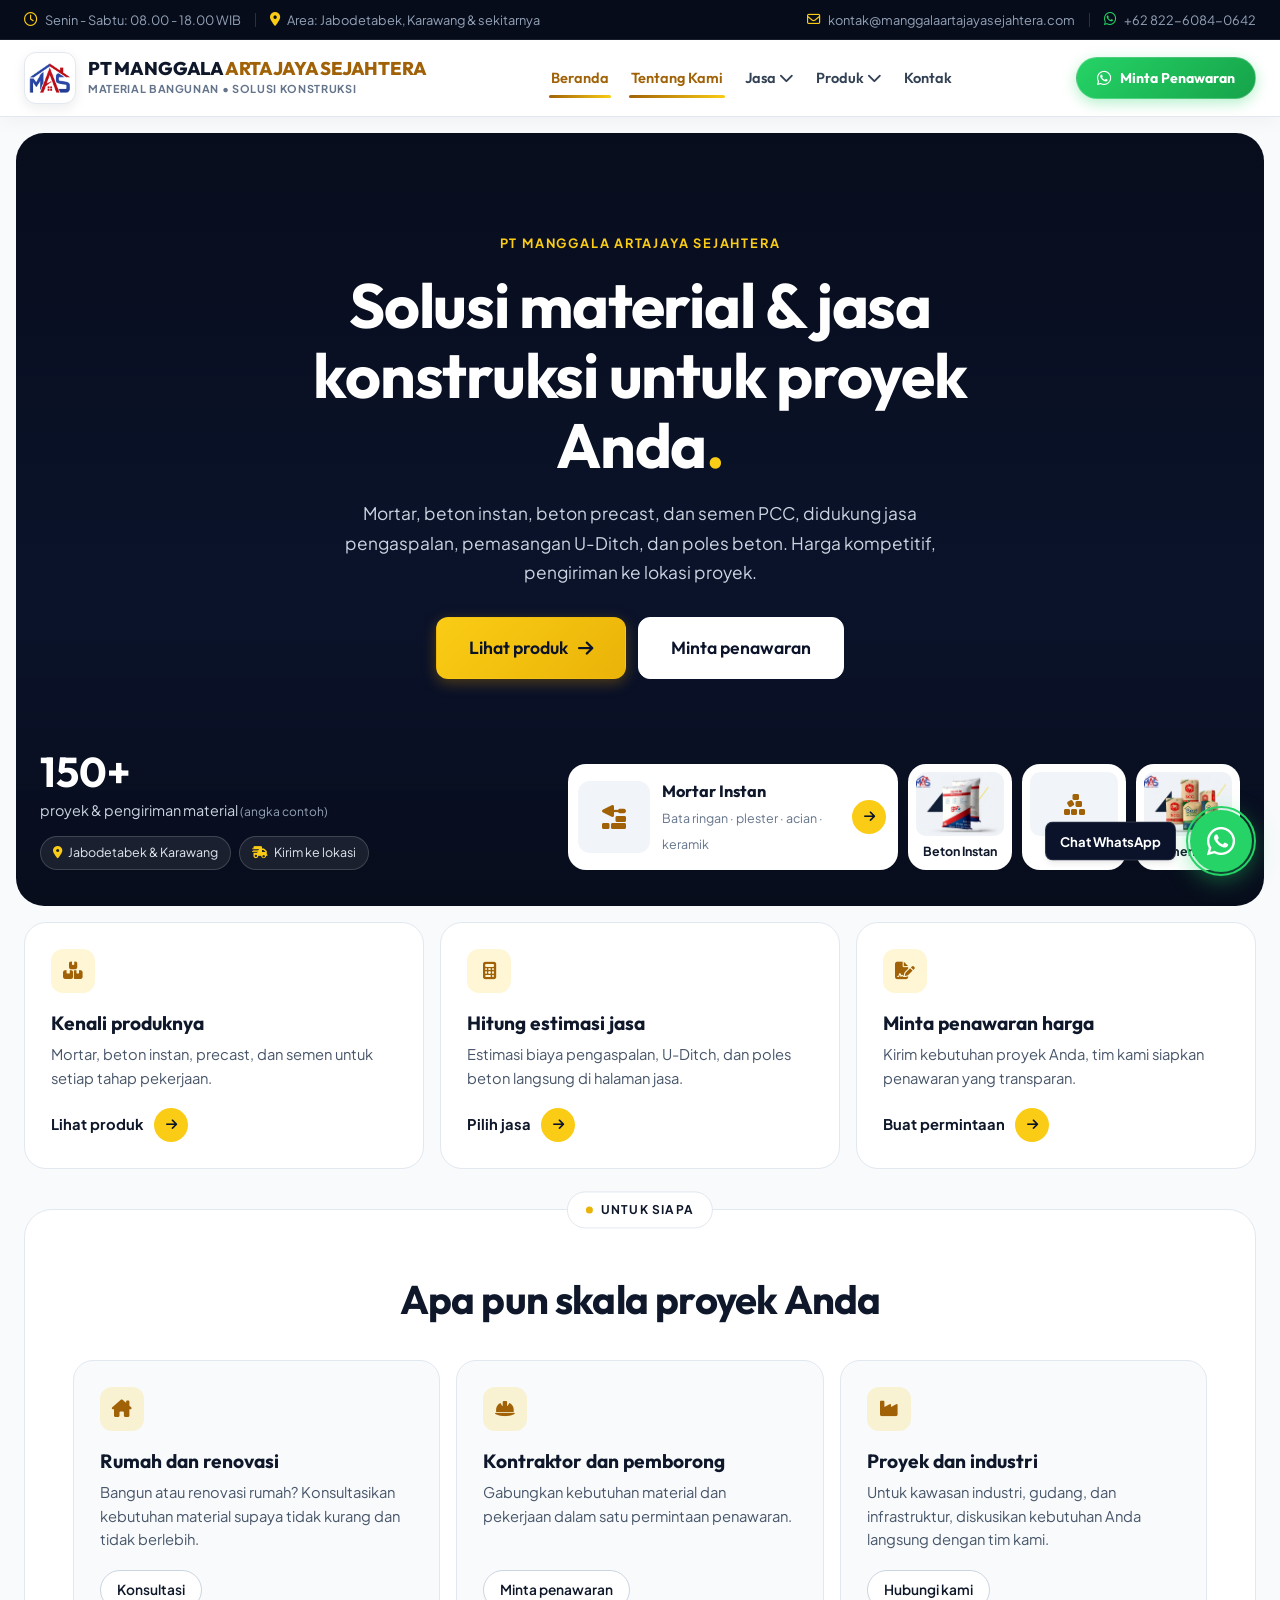
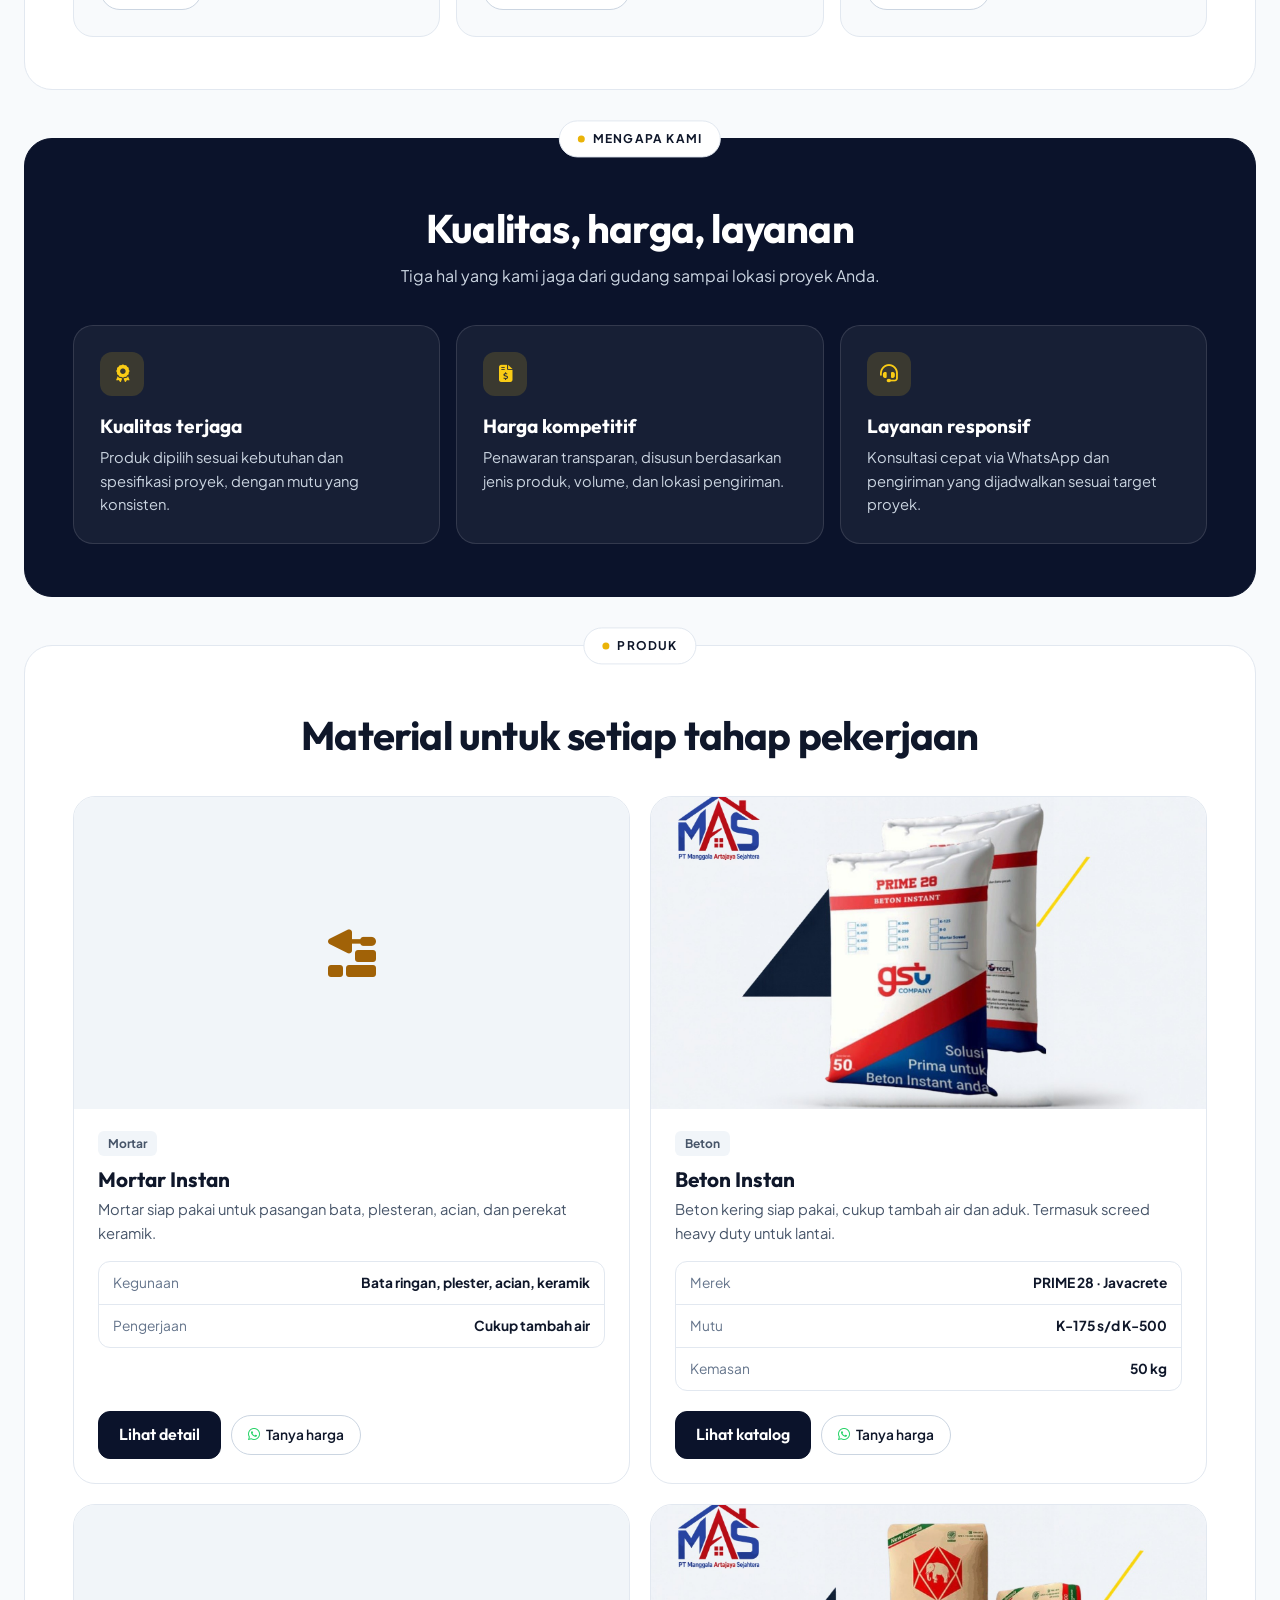
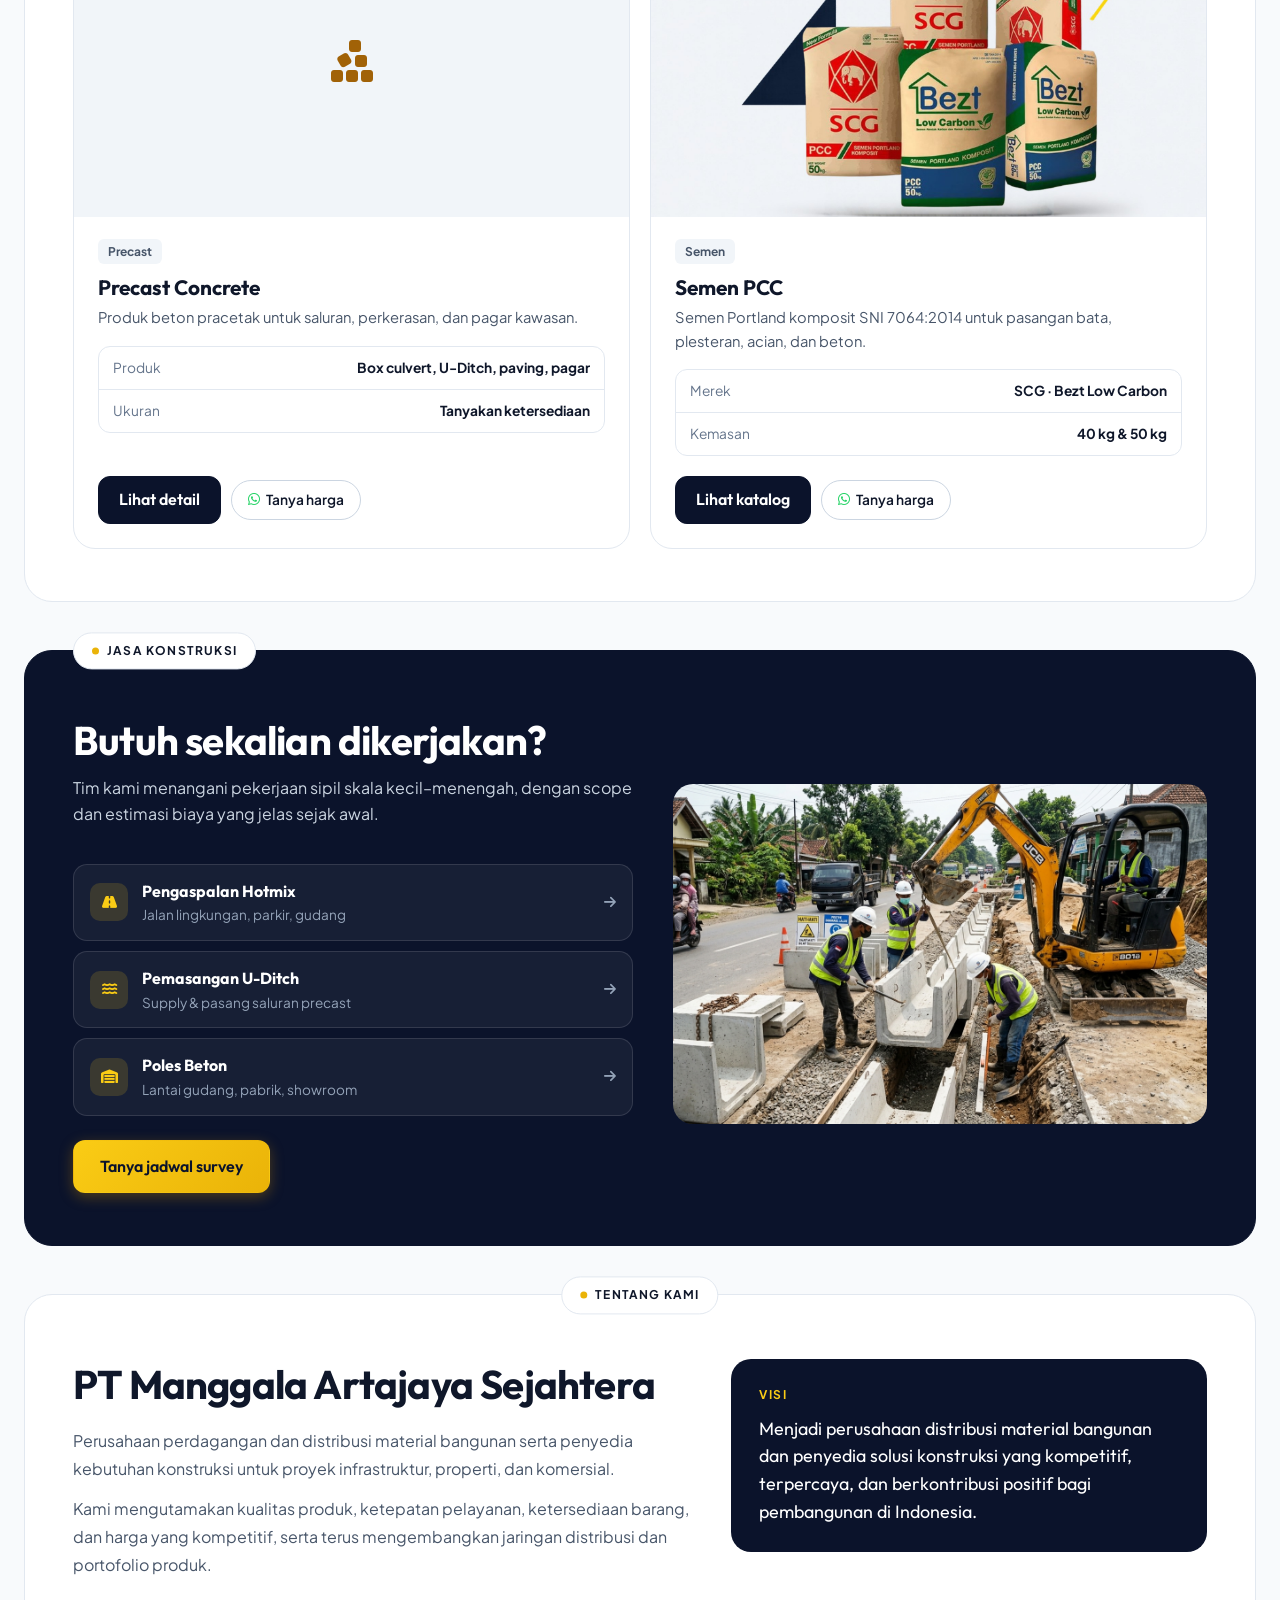
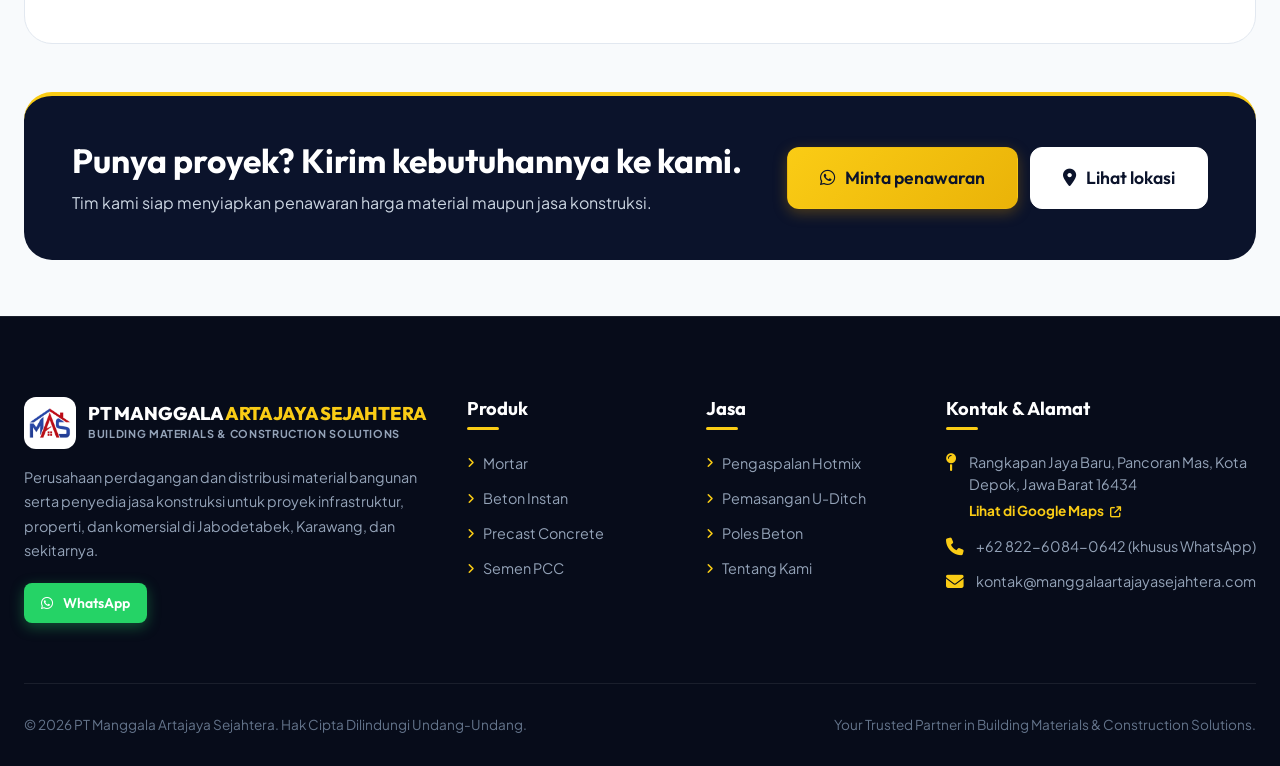
==== index.html @ 47467705 "Add semen PCC catalog: SCG and Bezt Low Carbon - Semen PCC page now lists SCG PCC (50 kg) and Bezt L" ====
<!DOCTYPE html>
<html lang="id">
<head>
  <meta charset="UTF-8">
  <meta name="viewport" content="width=device-width, initial-scale=1.0">
  
  <!-- SEO Primary Meta Tags -->
  <title>Distributor Material Bangunan & Solusi Konstruksi | PT Manggala Artajaya Sejahtera</title>
  <meta name="title" content="Distributor Material Bangunan & Solusi Konstruksi | PT Manggala Artajaya Sejahtera">
  <meta name="description" content="PT Manggala Artajaya Sejahtera: distributor material bangunan (mortar, beton instan, beton precast, semen PCC) dan jasa konstruksi (pengaspalan hotmix, pemasangan U-Ditch, poles beton) di Jabodetabek, Karawang & sekitarnya.">
  <meta name="keywords" content="distributor material bangunan, supplier semen pcc, mortar instan, beton instan, u ditch precast, box culvert, paving block, pagar beton precast, jasa pasang u ditch, kontraktor aspal hotmix, poles beton lantai gudang">
  <meta name="robots" content="index, follow">
  <link rel="canonical" href="https://manggalaartajayasejahtera.com/">
  
  <!-- Open Graph / Facebook -->
  <meta property="og:type" content="website">
  <meta property="og:url" content="https://manggalaartajayasejahtera.com/">
  <meta property="og:title" content="PT Manggala Artajaya Sejahtera — Distributor Material Bangunan & Solusi Konstruksi">
  <meta property="og:description" content="Dua unit bisnis: produk material (mortar, beton instan, beton precast, semen PCC) dan jasa konstruksi (pengaspalan, U-Ditch, poles beton).">
  <meta property="og:image" content="https://manggalaartajayasejahtera.com/assets/images/pengaspalan-roller.jpg">

  <!-- Favicon & App Icons: logo PT Manggala Artajaya Sejahtera -->
  <link rel="icon" href="assets/brand/favicon.ico" sizes="any">
  <link rel="icon" type="image/png" sizes="32x32" href="assets/brand/favicon-32x32.png">
  <link rel="icon" type="image/png" sizes="16x16" href="assets/brand/favicon-16x16.png">
  <link rel="apple-touch-icon" sizes="180x180" href="assets/brand/apple-touch-icon.png">
  <link rel="manifest" href="site.webmanifest">
  <meta name="theme-color" content="#ffffff">

  <!-- Google Fonts: Outfit & Plus Jakarta Sans -->
  <link rel="preconnect" href="https://fonts.googleapis.com">
  <link rel="preconnect" href="https://fonts.gstatic.com" crossorigin>
  <link href="https://fonts.googleapis.com/css2?family=Outfit:wght@400;500;600;700;800;900&family=Plus+Jakarta+Sans:wght@400;500;600;700&display=swap" rel="stylesheet">

  <!-- Font Awesome 6 -->
  <link rel="stylesheet" href="https://cdnjs.cloudflare.com/ajax/libs/font-awesome/6.4.0/css/all.min.css">

  <!-- Custom CSS -->
  <link rel="stylesheet" href="css/style.css">

  <!-- Schema.org Markup for General Contractor / Local Business -->
  <script type="application/ld+json">
  {
    "@context": "https://schema.org",
    "@type": "GeneralContractor",
    "name": "PT Manggala Artajaya Sejahtera",
    "alternateName": "MAS",
    "slogan": "Your Trusted Partner in Building Materials & Construction Solutions",
    "description": "Perusahaan perdagangan dan distribusi material bangunan serta penyedia solusi konstruksi: semen PCC, mortar & beton instan, beton precast, material konstruksi umum, serta jasa pengaspalan, pemasangan U-Ditch, dan poles beton.",
    "url": "https://manggalaartajayasejahtera.com/",
    "image": "https://manggalaartajayasejahtera.com/assets/images/pengaspalan-roller.jpg",
    "logo": "https://manggalaartajayasejahtera.com/assets/brand/logo-mas.png",
    "telephone": "+6282260840642",
    "hasMap": "https://share.google/iWx0ncyiR9gulRPdI",
    "email": "kontak@manggalaartajayasejahtera.com",
    "address": {
      "@type": "PostalAddress",
      "streetAddress": "Jl. Vila Gading Emas No.17 Blok B2, Rangkapan Jaya Baru",
      "addressLocality": "Pancoran Mas, Kota Depok",
      "addressRegion": "Jawa Barat",
      "postalCode": "16434",
      "addressCountry": "ID"
    },
    "openingHoursSpecification": {
      "@type": "OpeningHoursSpecification",
      "dayOfWeek": [
        "Monday",
        "Tuesday",
        "Wednesday",
        "Thursday",
        "Friday",
        "Saturday"
      ],
      "opens": "08:00",
      "closes": "18:00"
    },
    "hasOfferCatalog": {
      "@type": "OfferCatalog",
      "name": "Produk Material & Jasa Konstruksi",
      "itemListElement": [
        { "@type": "Offer", "itemOffered": { "@type": "Product", "name": "Mortar Instan", "url": "https://manggalaartajayasejahtera.com/produk/mortar/" } },
        { "@type": "Offer", "itemOffered": { "@type": "Product", "name": "Beton Instan", "url": "https://manggalaartajayasejahtera.com/produk/beton-instan/" } },
        { "@type": "Offer", "itemOffered": { "@type": "Product", "name": "Precast Concrete (Box Culvert, U-Ditch, Paving Block, Pagar Beton)", "url": "https://manggalaartajayasejahtera.com/produk/precast/" } },
        { "@type": "Offer", "itemOffered": { "@type": "Product", "name": "Semen PCC", "url": "https://manggalaartajayasejahtera.com/produk/semen-pcc/" } },
        { "@type": "Offer", "itemOffered": { "@type": "Service", "name": "Jasa Pengaspalan Hotmix", "url": "https://manggalaartajayasejahtera.com/pengaspalan/" } },
        { "@type": "Offer", "itemOffered": { "@type": "Service", "name": "Jasa Pemasangan U-Ditch", "url": "https://manggalaartajayasejahtera.com/uditch/" } },
        { "@type": "Offer", "itemOffered": { "@type": "Service", "name": "Jasa Poles Beton", "url": "https://manggalaartajayasejahtera.com/poles-beton/" } }
      ]
    },
    "priceRange": "$$"
  }
  </script>
</head>
<body>

  <!-- ==========================================================================
       TOP INFO BAR - ULTRA CLEAN & SLEEK
       ========================================================================== -->
  <aside class="top-bar">
    <div class="container">
      <div class="top-bar-inner">
        <div class="top-bar-left">
          <span class="top-bar-item">
            <i class="fa-regular fa-clock"></i>
            <span>Senin - Sabtu: 08.00 - 18.00 WIB</span>
          </span>
          <span class="top-bar-divider hide-md"></span>
          <span class="top-bar-item hide-md">
            <i class="fa-solid fa-location-dot"></i>
            <span>Area: Jabodetabek, Karawang & sekitarnya</span>
          </span>
        </div>
        <div class="top-bar-right">
          <a href="mailto:kontak@manggalaartajayasejahtera.com" class="top-bar-item hide-sm">
            <i class="fa-regular fa-envelope"></i>
            <span>kontak@manggalaartajayasejahtera.com</span>
          </a>
          <span class="top-bar-divider hide-sm"></span>
          <a href="https://wa.me/6282260840642" target="_blank" rel="noopener" class="top-bar-item">
            <i class="fa-brands fa-whatsapp text-whatsapp"></i>
            <span>+62 822-6084-0642</span>
          </a>
        </div>
      </div>
    </div>
  </aside>

  <!-- ==========================================================================
       STICKY NAVBAR - CLEAN CORPORATE AESTHETIC
       ========================================================================== -->
  <header class="site-header" id="siteHeader">
    <div class="container">
      <nav class="navbar-inner">
        <!-- Brand Logo -->
        <a href="#home" class="brand-logo" aria-label="PT Manggala Artajaya Sejahtera">
          <div class="brand-icon">
            <img src="assets/brand/logo-mas-mark.png" alt="Logo MAS" width="44" height="44">
          </div>
          <div class="brand-text">
            <span class="brand-title">PT MANGGALA <span>ARTAJAYA SEJAHTERA</span></span>
            <span class="brand-subtitle">MATERIAL BANGUNAN • SOLUSI KONSTRUKSI</span>
          </div>
        </a>

        <!-- Desktop & Mobile Navigation Menu -->
        <ul class="nav-menu" id="navMenu">
          <li class="mobile-drawer-header">
            <span class="mobile-menu-title">Menu Navigasi</span>
            <button class="mobile-close-btn" id="mobileCloseBtn" aria-label="Tutup Menu">&times;</button>
          </li>
          <li><a href="index.html" class="nav-link active">Beranda</a></li>
          <li><a href="#tentang" class="nav-link">Tentang Kami</a></li>
          <li class="dropdown">
            <a href="#" class="nav-link dropdown-toggle">Jasa <i class="fa-solid fa-chevron-down"></i></a>
            <ul class="dropdown-menu">
              <li><a href="pengaspalan/index.html" class="">Pengaspalan Hotmix</a></li>
              <li><a href="uditch/index.html" class="">Pemasangan U-Ditch</a></li>
              <li><a href="poles-beton/index.html" class="">Poles Beton</a></li>
            </ul>
          </li>
          <li class="dropdown">
            <a href="#" class="nav-link dropdown-toggle">Produk <i class="fa-solid fa-chevron-down"></i></a>
            <ul class="dropdown-menu">
              <li><a href="produk/mortar/index.html" class="">Mortar</a></li>
              <li><a href="produk/beton-instan/index.html" class="">Beton Instan</a></li>
              <li><a href="produk/precast/index.html" class="">Precast Concrete</a></li>
              <li><a href="produk/semen-pcc/index.html" class="">Semen PCC</a></li>
            </ul>
          </li>
          <li><a href="#kontak" class="nav-link">Kontak</a></li>
          <li class="mobile-drawer-footer">
            <a href="https://wa.me/6282260840642?text=Halo%20PT%20Manggala%20Artajaya%20Sejahtera%2C%20saya%20ingin%20meminta%20penawaran%20harga." target="_blank" rel="noopener" class="btn btn-whatsapp w-full">
              <i class="fa-brands fa-whatsapp"></i> Minta Penawaran
            </a>
            <div class="mobile-contact-info">
              <p><i class="fa-solid fa-phone"></i> +62 822-6084-0642</p>
              <p><i class="fa-regular fa-envelope"></i> kontak@manggalaartajayasejahtera.com</p>
            </div>
          </li>
        </ul>

        <!-- Right Action Button -->
        <div class="nav-actions">
          <a href="https://wa.me/6282260840642?text=Halo%20PT%20Manggala%20Artajaya%20Sejahtera%2C%20saya%20ingin%20meminta%20Surat%20Penawaran%20Harga%20(Quotation)%20untuk%20rencana%20proyek%20saya." target="_blank" rel="noopener" class="btn btn-whatsapp btn-nav-cta">
            <i class="fa-brands fa-whatsapp"></i>
            <span>Minta Penawaran</span>
          </a>
          <!-- Mobile Hamburger Toggle -->
          <button class="hamburger-btn" id="hamburgerBtn" aria-label="Toggle menu navigasi">
            <i class="fa-solid fa-bars"></i>
          </button>
        </div>
      </nav>
    </div>
  </header>
  <!-- Mobile Drawer Overlay -->
  <div class="mobile-overlay" id="mobileOverlay"></div>

  <!-- ==========================================================================
       HERO
       Foto latar opsional: assets/images/foto-hero-beranda.jpg
       ========================================================================== -->
  <section class="gx-hero" id="home">
    <div class="container">
      <div class="gx-hero-center">
        <span class="gx-hero-kicker">PT Manggala Artajaya Sejahtera</span>
        <h1 class="gx-hero-title">Solusi material & jasa konstruksi untuk proyek Anda<span class="gx-dot">.</span></h1>
        <p class="gx-hero-desc">Mortar, beton instan, beton precast, dan semen PCC, didukung jasa pengaspalan, pemasangan U-Ditch, dan poles beton. Harga kompetitif, pengiriman ke lokasi proyek.</p>
        <div class="gx-hero-cta">
          <a href="#produk" class="btn btn-primary btn-lg">Lihat produk <i class="fa-solid fa-arrow-right"></i></a>
          <a href="https://wa.me/6282260840642?text=Halo%20PT%20Manggala%20Artajaya%20Sejahtera%2C%20saya%20ingin%20meminta%20penawaran%20harga." target="_blank" rel="noopener" class="btn gx-btn-light btn-lg">Minta penawaran</a>
        </div>
      </div>

      <div class="gx-hero-bottom">
        <div class="gx-hero-proof">
          <!-- TODO KLIEN: angka contoh, ganti dengan data asli -->
          <strong>150+</strong>
          <span>proyek & pengiriman material <em>(angka contoh)</em></span>
          <div class="gx-hero-chips">
            <span><i class="fa-solid fa-location-dot"></i> Jabodetabek & Karawang</span>
            <span><i class="fa-solid fa-truck-fast"></i> Kirim ke lokasi</span>
          </div>
        </div>

        <div class="gx-hero-products">
          <a href="produk/mortar/index.html" class="gx-feature">
            <div class="photo-slot gx-feature-media" data-photo-src="assets/images/foto-produk-mortar.jpg" data-photo-alt="Mortar instan"><i class="fa-solid fa-trowel-bricks"></i></div>
            <div class="gx-feature-text">
              <strong>Mortar Instan</strong>
              <span>Bata ringan · plester · acian · keramik</span>
            </div>
            <span class="gx-round-arrow"><i class="fa-solid fa-arrow-right"></i></span>
          </a>
          <a href="produk/beton-instan/index.html" class="gx-thumb">
            <div class="photo-slot gx-thumb-media" data-photo-src="assets/images/foto-produk-beton-instan.jpg" data-photo-alt="Beton instan"><i class="fa-solid fa-bucket"></i></div>
            <span>Beton Instan</span>
          </a>
          <a href="produk/precast/index.html" class="gx-thumb">
            <div class="photo-slot gx-thumb-media" data-photo-src="assets/images/foto-produk-precast.jpg" data-photo-alt="Beton precast"><i class="fa-solid fa-cubes-stacked"></i></div>
            <span>Precast</span>
          </a>
          <a href="produk/semen-pcc/index.html" class="gx-thumb">
            <div class="photo-slot gx-thumb-media" data-photo-src="assets/images/foto-produk-semen-pcc.jpg" data-photo-alt="Semen PCC"><i class="fa-solid fa-box"></i></div>
            <span>Semen PCC</span>
          </a>
        </div>
      </div>
    </div>
  </section>

  <!-- ==========================================================================
       MULAI DARI KEBUTUHAN ANDA
       ========================================================================== -->
  <section class="gx-start">
    <div class="container">
      <div class="gx-start-grid">
        <a href="#produk" class="gx-start-card">
          <span class="gx-start-icon"><i class="fa-solid fa-boxes-stacked"></i></span>
          <h3>Kenali produknya</h3>
          <p>Mortar, beton instan, precast, dan semen untuk setiap tahap pekerjaan.</p>
          <span class="gx-start-link">Lihat produk <span class="gx-round-arrow"><i class="fa-solid fa-arrow-right"></i></span></span>
        </a>
        <a href="#jasa" class="gx-start-card">
          <span class="gx-start-icon"><i class="fa-solid fa-calculator"></i></span>
          <h3>Hitung estimasi jasa</h3>
          <p>Estimasi biaya pengaspalan, U-Ditch, dan poles beton langsung di halaman jasa.</p>
          <span class="gx-start-link">Pilih jasa <span class="gx-round-arrow"><i class="fa-solid fa-arrow-right"></i></span></span>
        </a>
        <a href="https://wa.me/6282260840642?text=Halo%20PT%20Manggala%20Artajaya%20Sejahtera%2C%20saya%20ingin%20meminta%20penawaran%20harga." target="_blank" rel="noopener" class="gx-start-card">
          <span class="gx-start-icon"><i class="fa-solid fa-file-signature"></i></span>
          <h3>Minta penawaran harga</h3>
          <p>Kirim kebutuhan proyek Anda, tim kami siapkan penawaran yang transparan.</p>
          <span class="gx-start-link">Buat permintaan <span class="gx-round-arrow"><i class="fa-solid fa-arrow-right"></i></span></span>
        </a>
      </div>
    </div>
  </section>

  <!-- ==========================================================================
       UNTUK SIAPA
       ========================================================================== -->
  <section class="gx-section">
    <div class="container">
      <div class="gx-panel">
        <span class="gx-pill">Untuk siapa</span>
        <h2 class="gx-title">Apa pun skala proyek Anda</h2>
        <div class="gx-grid-3">
          <div class="gx-card">
            <span class="gx-card-icon"><i class="fa-solid fa-house-chimney"></i></span>
            <h3>Rumah dan renovasi</h3>
            <p>Bangun atau renovasi rumah? Konsultasikan kebutuhan material supaya tidak kurang dan tidak berlebih.</p>
            <a href="https://wa.me/6282260840642?text=Halo%2C%20saya%20ingin%20konsultasi%20kebutuhan%20material%20untuk%20rumah%20%2F%20renovasi." target="_blank" rel="noopener" class="gx-chip-link">Konsultasi</a>
          </div>
          <div class="gx-card">
            <span class="gx-card-icon"><i class="fa-solid fa-helmet-safety"></i></span>
            <h3>Kontraktor dan pemborong</h3>
            <p>Gabungkan kebutuhan material dan pekerjaan dalam satu permintaan penawaran.</p>
            <a href="https://wa.me/6282260840642?text=Halo%2C%20saya%20kontraktor%20dan%20ingin%20meminta%20penawaran%20material%20%2F%20jasa." target="_blank" rel="noopener" class="gx-chip-link">Minta penawaran</a>
          </div>
          <div class="gx-card">
            <span class="gx-card-icon"><i class="fa-solid fa-industry"></i></span>
            <h3>Proyek dan industri</h3>
            <p>Untuk kawasan industri, gudang, dan infrastruktur, diskusikan kebutuhan Anda langsung dengan tim kami.</p>
            <a href="#kontak" class="gx-chip-link">Hubungi kami</a>
          </div>
        </div>
      </div>
    </div>
  </section>

  <!-- ==========================================================================
       MENGAPA MAS
       ========================================================================== -->
  <section class="gx-section">
    <div class="container">
      <div class="gx-panel gx-panel--dark">
        <span class="gx-pill">Mengapa kami</span>
        <h2 class="gx-title">Kualitas, harga, layanan</h2>
        <p class="gx-lead">Tiga hal yang kami jaga dari gudang sampai lokasi proyek Anda.</p>
        <div class="gx-grid-3">
          <div class="gx-card gx-card--dark">
            <span class="gx-card-icon"><i class="fa-solid fa-award"></i></span>
            <h3>Kualitas terjaga</h3>
            <p>Produk dipilih sesuai kebutuhan dan spesifikasi proyek, dengan mutu yang konsisten.</p>
          </div>
          <div class="gx-card gx-card--dark">
            <span class="gx-card-icon"><i class="fa-solid fa-file-invoice-dollar"></i></span>
            <h3>Harga kompetitif</h3>
            <p>Penawaran transparan, disusun berdasarkan jenis produk, volume, dan lokasi pengiriman.</p>
          </div>
          <div class="gx-card gx-card--dark">
            <span class="gx-card-icon"><i class="fa-solid fa-headset"></i></span>
            <h3>Layanan responsif</h3>
            <p>Konsultasi cepat via WhatsApp dan pengiriman yang dijadwalkan sesuai target proyek.</p>
          </div>
        </div>
      </div>
    </div>
  </section>

  <!-- ==========================================================================
       PRODUK
       ========================================================================== -->
  <section class="gx-section" id="produk">
    <div class="container">
      <div class="gx-panel">
        <span class="gx-pill">Produk</span>
        <h2 class="gx-title">Material untuk setiap tahap pekerjaan</h2>
        <div class="gx-grid-2">
          <article class="gx-product">
            <div class="photo-slot gx-product-media" data-photo-src="assets/images/foto-produk-mortar.jpg" data-photo-alt="Mortar instan"><i class="fa-solid fa-trowel-bricks"></i></div>
            <div class="gx-product-body">
              <span class="gx-tag">Mortar</span>
              <h3>Mortar Instan</h3>
              <p>Mortar siap pakai untuk pasangan bata, plesteran, acian, dan perekat keramik.</p>
              <dl class="gx-spec">
                <div><dt>Kegunaan</dt><dd>Bata ringan, plester, acian, keramik</dd></div>
                <div><dt>Pengerjaan</dt><dd>Cukup tambah air</dd></div>
              </dl>
              <div class="gx-product-actions">
                <a href="produk/mortar/index.html" class="btn gx-btn-dark">Lihat detail</a>
                <a href="https://wa.me/6282260840642?text=Halo%2C%20saya%20ingin%20menanyakan%20harga%20dan%20stok%20Mortar%20Instan." target="_blank" rel="noopener" class="gx-chip-link"><i class="fa-brands fa-whatsapp"></i> Tanya harga</a>
              </div>
            </div>
          </article>
          <article class="gx-product">
            <div class="photo-slot gx-product-media" data-photo-src="assets/images/foto-produk-beton-instan.jpg" data-photo-alt="Beton instan"><i class="fa-solid fa-bucket"></i></div>
            <div class="gx-product-body">
              <span class="gx-tag">Beton</span>
              <h3>Beton Instan</h3>
              <p>Beton kering siap pakai, cukup tambah air dan aduk. Termasuk screed heavy duty untuk lantai.</p>
              <dl class="gx-spec">
                <div><dt>Merek</dt><dd>PRIME 28 · Javacrete</dd></div>
                <div><dt>Mutu</dt><dd>K-175 s/d K-500</dd></div>
                <div><dt>Kemasan</dt><dd>50 kg</dd></div>
              </dl>
              <div class="gx-product-actions">
                <a href="produk/beton-instan/index.html#katalog" class="btn gx-btn-dark">Lihat katalog</a>
                <a href="https://wa.me/6282260840642?text=Halo%2C%20saya%20ingin%20menanyakan%20harga%20dan%20stok%20Beton%20Instan." target="_blank" rel="noopener" class="gx-chip-link"><i class="fa-brands fa-whatsapp"></i> Tanya harga</a>
              </div>
            </div>
          </article>
          <article class="gx-product">
            <div class="photo-slot gx-product-media" data-photo-src="assets/images/foto-produk-precast.jpg" data-photo-alt="Beton precast"><i class="fa-solid fa-cubes-stacked"></i></div>
            <div class="gx-product-body">
              <span class="gx-tag">Precast</span>
              <h3>Precast Concrete</h3>
              <p>Produk beton pracetak untuk saluran, perkerasan, dan pagar kawasan.</p>
              <dl class="gx-spec">
                <div><dt>Produk</dt><dd>Box culvert, U-Ditch, paving, pagar</dd></div>
                <div><dt>Ukuran</dt><dd>Tanyakan ketersediaan</dd></div>
              </dl>
              <div class="gx-product-actions">
                <a href="produk/precast/index.html" class="btn gx-btn-dark">Lihat detail</a>
                <a href="https://wa.me/6282260840642?text=Halo%2C%20saya%20ingin%20menanyakan%20harga%20dan%20stok%20produk%20precast." target="_blank" rel="noopener" class="gx-chip-link"><i class="fa-brands fa-whatsapp"></i> Tanya harga</a>
              </div>
            </div>
          </article>
          <article class="gx-product">
            <div class="photo-slot gx-product-media" data-photo-src="assets/images/foto-produk-semen-pcc.jpg" data-photo-alt="Semen PCC"><i class="fa-solid fa-box"></i></div>
            <div class="gx-product-body">
              <span class="gx-tag">Semen</span>
              <h3>Semen PCC</h3>
              <p>Semen Portland komposit SNI 7064:2014 untuk pasangan bata, plesteran, acian, dan beton.</p>
              <dl class="gx-spec">
                <div><dt>Merek</dt><dd>SCG · Bezt Low Carbon</dd></div>
                <div><dt>Kemasan</dt><dd>40 kg & 50 kg</dd></div>
              </dl>
              <div class="gx-product-actions">
                <a href="produk/semen-pcc/index.html#katalog" class="btn gx-btn-dark">Lihat katalog</a>
                <a href="https://wa.me/6282260840642?text=Halo%2C%20saya%20ingin%20menanyakan%20harga%20dan%20stok%20Semen%20PCC." target="_blank" rel="noopener" class="gx-chip-link"><i class="fa-brands fa-whatsapp"></i> Tanya harga</a>
              </div>
            </div>
          </article>
        </div>
      </div>
    </div>
  </section>

  <!-- ==========================================================================
       JASA KONSTRUKSI (FEATURE SPLIT)
       ========================================================================== -->
  <section class="gx-section" id="jasa">
    <div class="container">
      <div class="gx-panel gx-panel--dark gx-split">
        <div>
          <span class="gx-pill gx-pill--left">Jasa konstruksi</span>
          <h2 class="gx-title gx-title--left">Butuh sekalian dikerjakan?</h2>
          <p class="gx-lead gx-lead--left">Tim kami menangani pekerjaan sipil skala kecil–menengah, dengan scope dan estimasi biaya yang jelas sejak awal.</p>
          <ul class="gx-jasa-list">
            <li><a href="pengaspalan/index.html"><i class="fa-solid fa-road"></i><span><strong>Pengaspalan Hotmix</strong>Jalan lingkungan, parkir, gudang</span><i class="fa-solid fa-arrow-right"></i></a></li>
            <li><a href="uditch/index.html"><i class="fa-solid fa-water"></i><span><strong>Pemasangan U-Ditch</strong>Supply & pasang saluran precast</span><i class="fa-solid fa-arrow-right"></i></a></li>
            <li><a href="poles-beton/index.html"><i class="fa-solid fa-warehouse"></i><span><strong>Poles Beton</strong>Lantai gudang, pabrik, showroom</span><i class="fa-solid fa-arrow-right"></i></a></li>
          </ul>
          <a href="https://wa.me/6282260840642?text=Halo%20PT%20Manggala%20Artajaya%20Sejahtera%2C%20saya%20ingin%20konsultasi%20dan%20survey%20untuk%20jasa%20konstruksi." target="_blank" rel="noopener" class="btn btn-primary">Tanya jadwal survey</a>
        </div>
        <div class="gx-split-media">
          <img src="assets/images/uditch-drainase-hero.jpg" alt="Pemasangan U-Ditch oleh tim lapangan" loading="lazy">
        </div>
      </div>
    </div>
  </section>

  <!-- ==========================================================================
       TENTANG KAMI (RINGKAS)
       ========================================================================== -->
  <section class="gx-section" id="tentang">
    <div class="container">
      <div class="gx-panel">
        <span class="gx-pill">Tentang kami</span>
        <div class="gx-about">
          <div>
            <h2 class="gx-title gx-title--left">PT Manggala Artajaya Sejahtera</h2>
            <p>Perusahaan perdagangan dan distribusi material bangunan serta penyedia kebutuhan konstruksi untuk proyek infrastruktur, properti, dan komersial.</p>
            <p>Kami mengutamakan kualitas produk, ketepatan pelayanan, ketersediaan barang, dan harga yang kompetitif, serta terus mengembangkan jaringan distribusi dan portofolio produk.</p>
          </div>
          <div class="gx-vision">
            <span>Visi</span>
            <p>Menjadi perusahaan distribusi material bangunan dan penyedia solusi konstruksi yang kompetitif, terpercaya, dan berkontribusi positif bagi pembangunan di Indonesia.</p>
          </div>
        </div>
      </div>
    </div>
  </section>

  <!-- ==========================================================================
       CTA PENUTUP
       ========================================================================== -->
  <section class="gx-section gx-section--last">
    <div class="container">
      <div class="gx-cta">
        <div>
          <h2>Punya proyek? Kirim kebutuhannya ke kami.</h2>
          <p>Tim kami siap menyiapkan penawaran harga material maupun jasa konstruksi.</p>
        </div>
        <div class="gx-cta-buttons">
          <a href="https://wa.me/6282260840642?text=Halo%20PT%20Manggala%20Artajaya%20Sejahtera%2C%20saya%20ingin%20berdiskusi%20mengenai%20kebutuhan%20proyek%20saya." target="_blank" rel="noopener" class="btn btn-primary btn-lg"><i class="fa-brands fa-whatsapp"></i> Minta penawaran</a>
          <a href="https://share.google/iWx0ncyiR9gulRPdI" target="_blank" rel="noopener" class="btn gx-btn-light btn-lg"><i class="fa-solid fa-location-dot"></i> Lihat lokasi</a>
        </div>
      </div>
    </div>
  </section>

  <!-- ==========================================================================
       FOOTER
       ========================================================================== -->
  <footer class="site-footer" id="kontak">
    <div class="container">
      <div class="footer-grid">
        <!-- Col 1: Brand Info -->
        <div class="footer-col">
          <a href="index.html" class="brand-logo" style="margin-bottom: 12px;">
            <div class="brand-icon">
              <img src="assets/brand/logo-mas-mark.png" alt="Logo MAS" width="44" height="44">
            </div>
            <div class="brand-text">
              <span class="brand-title">PT MANGGALA <span>ARTAJAYA SEJAHTERA</span></span>
              <span class="brand-subtitle">Building Materials & Construction Solutions</span>
            </div>
          </a>
          <p class="footer-desc">
            Perusahaan perdagangan dan distribusi material bangunan serta penyedia jasa konstruksi untuk proyek infrastruktur, properti, dan komersial di Jabodetabek, Karawang, dan sekitarnya.
          </p>
          <div style="display: flex; gap: 10px;">
            <a href="https://wa.me/6282260840642" target="_blank" rel="noopener" class="btn btn-sm btn-whatsapp">
              <i class="fa-brands fa-whatsapp"></i> WhatsApp
            </a>
          </div>
        </div>

        <!-- Col 2: Produk -->
        <div class="footer-col">
          <h4>Produk</h4>
          <ul class="footer-links">
            <li><a href="produk/mortar/index.html"><i class="fa-solid fa-angle-right"></i> Mortar</a></li>
            <li><a href="produk/beton-instan/index.html"><i class="fa-solid fa-angle-right"></i> Beton Instan</a></li>
            <li><a href="produk/precast/index.html"><i class="fa-solid fa-angle-right"></i> Precast Concrete</a></li>
            <li><a href="produk/semen-pcc/index.html"><i class="fa-solid fa-angle-right"></i> Semen PCC</a></li>
          </ul>
        </div>

        <!-- Col 3: Jasa -->
        <div class="footer-col">
          <h4>Jasa</h4>
          <ul class="footer-links">
            <li><a href="pengaspalan/index.html"><i class="fa-solid fa-angle-right"></i> Pengaspalan Hotmix</a></li>
            <li><a href="uditch/index.html"><i class="fa-solid fa-angle-right"></i> Pemasangan U-Ditch</a></li>
            <li><a href="poles-beton/index.html"><i class="fa-solid fa-angle-right"></i> Poles Beton</a></li>
            <li><a href="#tentang"><i class="fa-solid fa-angle-right"></i> Tentang Kami</a></li>
          </ul>
        </div>

        <!-- Col 4: Kontak -->
        <div class="footer-col">
          <h4>Kontak & Alamat</h4>
          <div class="footer-contact-list">
            <div class="footer-contact-item">
              <i class="fa-solid fa-map-pin"></i>
              <span>Rangkapan Jaya Baru, Pancoran Mas, Kota Depok, Jawa Barat 16434<br><a href="https://share.google/iWx0ncyiR9gulRPdI" target="_blank" rel="noopener" class="footer-map-link">Lihat di Google Maps <i class="fa-solid fa-arrow-up-right-from-square"></i></a></span>
            </div>
            <div class="footer-contact-item">
              <i class="fa-solid fa-phone"></i>
              <span>+62 822-6084-0642 (khusus WhatsApp)</span>
            </div>
            <div class="footer-contact-item">
              <i class="fa-solid fa-envelope"></i>
              <span>kontak@manggalaartajayasejahtera.com</span>
            </div>
          </div>
        </div>
      </div>

      <div class="footer-bottom">
        <p>&copy; 2026 PT Manggala Artajaya Sejahtera. Hak Cipta Dilindungi Undang-Undang.</p>
        <p>Your Trusted Partner in Building Materials & Construction Solutions.</p>
      </div>
    </div>
  </footer>

  <!-- ==========================================================================
       FLOATING WHATSAPP BUTTON WITH QUICK TOOLTIP
       ========================================================================== -->
  <aside class="floating-wa-wrapper">
    <a href="https://wa.me/6282260840642?text=Halo%20PT%20Manggala%20Artajaya%20Sejahtera%2C%20saya%20ingin%20menanyakan%20material%20bangunan%20%2F%20jasa%20konstruksi" target="_blank" rel="noopener" class="floating-wa-btn" aria-label="Hubungi kami via WhatsApp">
      <span class="wa-pulse"></span>
      <i class="fa-brands fa-whatsapp"></i>
    </a>
    <div class="wa-tooltip">
      Chat WhatsApp
    </div>
  </aside>

  <!-- ==========================================================================
       LIGHTBOX PREVIEW MODAL
       ========================================================================== -->
  <div class="modal-overlay" id="imageModal" role="dialog" aria-modal="true" aria-hidden="true">
    <div class="modal-content-box">
      <button class="modal-close-btn" id="modalCloseBtn" aria-label="Tutup preview">&times;</button>
      <div class="modal-img-container">
        <img src="" alt="Detail Gambar Proyek" id="modalImage">
      </div>
      <div class="modal-caption">
        <h4 id="modalTitle">Judul Proyek</h4>
        <p id="modalDesc">Deskripsi detail pengerjaan proyek di lapangan.</p>
      </div>
    </div>
  </div>

  <!-- JavaScript -->
  <script src="js/main.js"></script>
</body>
</html>
---- css/style.css ----
/* ==========================================================================
   PT MANGGALA ARTAJAYA SEJAHTERA - MODERN LANDING PAGE STYLESHEET
   Aesthetic: Civil Engineering, Heavy Duty, Modern High-Tech Trust
   ========================================================================== */

:root {
  /* Brand Color Palette: navy + kuning konstruksi.
     Ganti palet cukup di blok ini (--accent* , --secondary*, --on-accent). */
  --primary: #0b132b;
  --primary-light: #1c2541;
  --primary-hover: #151e33;
  --secondary: #a16207;
  --secondary-dark: #854d0e;
  --accent: #facc15;
  --accent-hover: #eab308;
  --accent-glow: rgba(var(--accent-rgb), 0.25);
  --accent-rgb: 250, 204, 21;
  --accent-strong: #eab308;
  --accent-strong-rgb: 202, 138, 4;
  --accent-light: #fde047;
  --accent-pale: #fef08a;
  --on-accent: #0b132b;
  --accent-ink: #a16207;

  /* Status & Functional */
  --success: #10b981;
  --success-dark: #059669;
  --whatsapp: #25d366;
  --whatsapp-hover: #20ba59;
  --danger: #ef4444;

  /* Neutral Shades */
  --bg-page: #f8fafc;
  --bg-card: #ffffff;
  --bg-subtle: #f1f5f9;
  --border-color: #e2e8f0;
  --border-subtle: #cbd5e1;
  --text-main: #0f172a;
  --text-secondary: #475569;
  --text-muted: #64748b;
  --text-inverse: #ffffff;

  /* Typography */
  --font-heading: 'Outfit', -apple-system, BlinkMacSystemFont, 'Segoe UI', Roboto, sans-serif;
  --font-body: 'Plus Jakarta Sans', -apple-system, BlinkMacSystemFont, 'Segoe UI', Roboto, sans-serif;

  /* Layout & Elevations */
  --container-max: 1320px;
  --radius-sm: 8px;
  --radius-md: 12px;
  --radius-lg: 20px;
  --radius-xl: 28px;
  --shadow-sm: 0 1px 2px 0 rgba(0, 0, 0, 0.05);
  --shadow-md: 0 4px 6px -1px rgba(0, 0, 0, 0.08), 0 2px 4px -2px rgba(0, 0, 0, 0.05);
  --shadow-lg: 0 10px 25px -3px rgba(15, 23, 42, 0.1), 0 4px 6px -4px rgba(15, 23, 42, 0.05);
  --shadow-xl: 0 20px 35px -5px rgba(15, 23, 42, 0.15), 0 8px 10px -6px rgba(15, 23, 42, 0.05);
  --shadow-accent: 0 10px 25px -3px rgba(var(--accent-rgb), 0.35);

  /* Transitions */
  --transition-fast: 0.2s ease;
  --transition-normal: 0.3s cubic-bezier(0.4, 0, 0.2, 1);
  --transition-bounce: 0.4s cubic-bezier(0.34, 1.56, 0.64, 1);
}

/* Base & Reset */
*,
*::before,
*::after {
  box-sizing: border-box;
  margin: 0;
  padding: 0;
}

html {
  scroll-behavior: smooth;
  scroll-padding-top: 80px;
  -webkit-font-smoothing: antialiased;
  overflow-x: clip;
}

body {
  font-family: var(--font-body);
  color: var(--text-main);
  background-color: var(--bg-page);
  line-height: 1.6;
  overflow-x: clip;
  position: relative;
  min-height: 100%;
}

img {
  max-width: 100%;
  height: auto;
  display: block;
}

a {
  color: inherit;
  text-decoration: none;
  transition: var(--transition-fast);
}

ul {
  list-style: none;
}

button,
input,
select,
textarea {
  font-family: inherit;
}

.container {
  width: 100%;
  max-width: var(--container-max);
  margin-left: auto;
  margin-right: auto;
  padding-left: 24px;
  padding-right: 24px;
}

/* Typography Helpers */
h1,
h2,
h3,
h4,
h5,
h6 {
  font-family: var(--font-heading);
  color: var(--text-main);
  line-height: 1.25;
  font-weight: 700;
}

.section-header {
  text-align: center;
  max-width: 760px;
  margin: 0 auto 56px;
}

.section-tag {
  display: inline-flex;
  align-items: center;
  gap: 8px;
  padding: 6px 14px;
  background: rgba(var(--accent-strong-rgb), 0.1);
  color: var(--secondary);
  border-radius: 999px;
  font-size: 0.85rem;
  font-weight: 700;
  text-transform: uppercase;
  letter-spacing: 0.06em;
  margin-bottom: 14px;
}

.section-tag.accent-tag {
  background: rgba(var(--accent-rgb), 0.15);
  color: var(--secondary);
}

.section-title {
  font-size: clamp(2rem, 3.5vw, 2.75rem);
  letter-spacing: -0.02em;
  margin-bottom: 16px;
}

.section-subtitle {
  font-size: 1.1rem;
  color: var(--text-secondary);
  line-height: 1.65;
}

/* ==========================================================================
   BUTTONS & BADGES
   ========================================================================== */
.btn {
  display: inline-flex;
  align-items: center;
  justify-content: center;
  gap: 10px;
  padding: 13px 26px;
  border-radius: var(--radius-md);
  font-family: var(--font-heading);
  font-size: 1rem;
  font-weight: 600;
  border: 1px solid transparent;
  cursor: pointer;
  transition: var(--transition-normal);
  text-decoration: none;
  white-space: nowrap;
}

.btn-primary {
  background: linear-gradient(135deg, var(--accent) 0%, var(--accent-strong) 100%);
  color: var(--on-accent);
  box-shadow: 0 4px 14px rgba(var(--accent-strong-rgb), 0.35);
}

.btn-primary:hover {
  transform: translateY(-2px);
  box-shadow: 0 6px 20px rgba(var(--accent-strong-rgb), 0.45);
  background: linear-gradient(135deg, var(--accent-hover) 0%, var(--accent-strong) 100%);
}

.btn-secondary {
  background: var(--secondary);
  color: #ffffff;
  box-shadow: 0 4px 14px rgba(var(--accent-strong-rgb), 0.3);
}

.btn-secondary:hover {
  background: var(--secondary-dark);
  transform: translateY(-2px);
  box-shadow: 0 6px 20px rgba(var(--accent-strong-rgb), 0.4);
}

.btn-outline-white {
  background: rgba(255, 255, 255, 0.1);
  color: #ffffff;
  border: 1px solid rgba(255, 255, 255, 0.25);
  backdrop-filter: blur(8px);
}

.btn-outline-white:hover {
  background: #ffffff;
  color: var(--primary);
  transform: translateY(-2px);
}

.btn-whatsapp {
  background: var(--whatsapp);
  color: #ffffff;
  box-shadow: 0 4px 14px rgba(37, 211, 102, 0.35);
}

.btn-whatsapp:hover {
  background: var(--whatsapp-hover);
  transform: translateY(-2px);
  box-shadow: 0 6px 20px rgba(37, 211, 102, 0.5);
}

.btn-sm {
  padding: 8px 16px;
  font-size: 0.88rem;
  border-radius: var(--radius-sm);
}

.btn-lg {
  padding: 16px 32px;
  font-size: 1.1rem;
  border-radius: var(--radius-md);
}

/* ==========================================================================
   TOPBAR & HEADER - ULTRA CLEAN & MODERN
   ========================================================================== */
.top-bar {
  background: #070c1a;
  color: #cbd5e1;
  font-size: 0.80rem;
  border-bottom: 1px solid rgba(255, 255, 255, 0.08);
  height: 40px;
  display: flex;
  align-items: center;
  position: relative;
  z-index: 1001;
  line-height: 40px;
}

.top-bar-inner {
  display: flex;
  justify-content: space-between;
  align-items: center;
  width: 100%;
  white-space: nowrap;
}

.top-bar-left,
.top-bar-right {
  display: flex;
  align-items: center;
  gap: 14px;
  white-space: nowrap;
}

.top-bar-item {
  display: inline-flex;
  align-items: center;
  gap: 7px;
  color: #94a3b8;
  font-size: 0.80rem;
  transition: var(--transition-fast);
  text-decoration: none;
  white-space: nowrap;
}

.top-bar-item:hover {
  color: #ffffff;
}

.top-bar-item i {
  color: var(--accent);
  font-size: 0.85rem;
}

.top-bar-divider {
  width: 1px;
  height: 14px;
  background: rgba(255, 255, 255, 0.15);
  display: inline-block;
  vertical-align: middle;
}

.top-bar-item i.text-whatsapp {
  color: #25d366;
  font-size: 0.90rem;
}

/* ==========================================================================
   MAIN NAVBAR - CRISP WHITE & CORPORATE HIGH CONTRAST
   ========================================================================== */
.site-header {
  position: sticky;
  top: 0;
  z-index: 1000;
  background: #ffffff;
  border-bottom: 1px solid #e2e8f0;
  box-shadow: 0 4px 20px -2px rgba(15, 23, 42, 0.05);
  transition: var(--transition-normal);
}

.site-header.scrolled {
  box-shadow: 0 8px 24px -4px rgba(15, 23, 42, 0.12);
  background: rgba(255, 255, 255, 0.98);
  backdrop-filter: blur(12px);
}

.navbar-inner {
  display: flex;
  align-items: center;
  justify-content: space-between;
  height: 76px;
  gap: 16px;
}

.brand-logo {
  display: flex;
  align-items: center;
  gap: 12px;
  text-decoration: none;
  flex-shrink: 0;
}

.brand-icon {
  width: 52px;
  height: 52px;
  border-radius: 12px;
  background: #ffffff;
  border: 1px solid #e2e8f0;
  padding: 4px;
  display: flex;
  align-items: center;
  justify-content: center;
  box-shadow: 0 4px 12px rgba(15, 23, 42, 0.08);
  flex-shrink: 0;
}

.brand-icon img {
  width: 100%;
  height: 100%;
  object-fit: contain;
  display: block;
}

.site-footer .brand-icon {
  border-color: transparent;
  box-shadow: none;
}

.brand-text {
  display: flex;
  flex-direction: column;
}

.brand-title {
  font-family: var(--font-heading);
  font-size: 1.15rem;
  font-weight: 800;
  color: #0f172a;
  letter-spacing: -0.01em;
  line-height: 1.2;
  white-space: nowrap;
}

.brand-title span {
  color: var(--secondary);
}

.brand-subtitle {
  font-size: 0.68rem;
  color: #64748b;
  font-weight: 700;
  letter-spacing: 0.06em;
  text-transform: uppercase;
  white-space: nowrap;
}

/* Nav Menu Desktop */
.nav-menu {
  display: flex;
  align-items: center;
  gap: 18px;
  margin: 0;
  padding: 0;
  list-style: none;
}

.mobile-drawer-header,
.mobile-drawer-footer {
  display: none;
}

.nav-link {
  font-family: var(--font-heading);
  font-size: 0.91rem;
  font-weight: 600;
  color: #334155;
  position: relative;
  padding: 8px 2px;
  white-space: nowrap !important;
  transition: color var(--transition-fast);
  display: inline-block;
}

.nav-link:hover,
.nav-link.active {
  color: var(--secondary);
}

.nav-link::after {
  content: '';
  position: absolute;
  bottom: 0;
  left: 0;
  width: 0%;
  height: 2.5px;
  background: linear-gradient(90deg, var(--secondary), var(--accent));
  border-radius: 999px;
  transition: width 0.25s ease;
}

.nav-link:hover::after,
.nav-link.active::after {
  width: 100%;
}

.nav-actions {
  display: flex;
  align-items: center;
  gap: 12px;
  flex-shrink: 0;
}

.btn-nav-cta {
  padding: 9px 20px;
  font-size: 0.88rem;
  border-radius: 999px;
  white-space: nowrap !important;
  font-weight: 700;
  display: inline-flex;
  align-items: center;
  gap: 8px;
  background: linear-gradient(135deg, #25d366 0%, #16a34a 100%);
  color: #ffffff;
  box-shadow: 0 4px 14px rgba(37, 211, 102, 0.35);
  transition: all var(--transition-fast);
  border: 1px solid rgba(255, 255, 255, 0.2);
}

.btn-nav-cta i {
  font-size: 1.05rem;
}

.btn-nav-cta:hover {
  background: linear-gradient(135deg, #2ae36f 0%, #15803d 100%);
  transform: translateY(-2px);
  box-shadow: 0 6px 20px rgba(37, 211, 102, 0.48);
  color: #ffffff;
}

.hamburger-btn {
  display: none;
  background: #f1f5f9;
  border: 1px solid #e2e8f0;
  color: #0f172a;
  width: 42px;
  height: 42px;
  border-radius: 8px;
  font-size: 1.3rem;
  cursor: pointer;
  align-items: center;
  justify-content: center;
  transition: var(--transition-fast);
}

.hamburger-btn:hover {
  background: #e2e8f0;
  color: var(--secondary);
}

/* Mobile Drawer Backdrop Overlay */
.mobile-overlay {
  position: fixed;
  inset: 0;
  background: rgba(15, 23, 42, 0.6);
  backdrop-filter: blur(4px);
  z-index: 1040;
  opacity: 0;
  visibility: hidden;
  transition: all 0.3s ease;
}

.mobile-overlay.active {
  opacity: 1;
  visibility: visible;
}

.hamburger-btn:hover {
  color: var(--secondary);
}

/* ==========================================================================
   HERO SECTION
   ========================================================================== */
.hero-section {
  position: relative;
  background: linear-gradient(135deg, #070c1a 0%, #0b132b 50%, #172554 100%);
  color: #ffffff;
  padding: 90px 0 100px;
  overflow: hidden;
}

.hero-bg-overlay {
  position: absolute;
  top: 0;
  left: 0;
  width: 100%;
  height: 100%;
  background-image:
    radial-gradient(circle at 80% 20%, rgba(var(--accent-strong-rgb), 0.18) 0%, transparent 50%),
    radial-gradient(circle at 10% 80%, rgba(var(--accent-rgb), 0.12) 0%, transparent 40%),
    linear-gradient(rgba(255, 255, 255, 0.02) 1px, transparent 1px),
    linear-gradient(90deg, rgba(255, 255, 255, 0.02) 1px, transparent 1px);
  background-size: 100% 100%, 100% 100%, 40px 40px, 40px 40px;
  pointer-events: none;
}

.hero-grid {
  display: grid;
  grid-template-columns: 1.15fr 0.85fr;
  gap: 48px;
  align-items: center;
  position: relative;
  z-index: 2;
}

.hero-content {
  max-width: 660px;
}

.hero-badge {
  display: inline-flex;
  align-items: center;
  gap: 10px;
  background: rgba(var(--accent-rgb), 0.12);
  border: 1px solid rgba(var(--accent-rgb), 0.35);
  color: var(--accent-pale);
  padding: 7px 16px;
  border-radius: 999px;
  font-size: 0.85rem;
  font-weight: 600;
  margin-bottom: 20px;
}

.hero-badge i {
  color: var(--accent);
}

.hero-title {
  font-size: clamp(2.3rem, 4.2vw, 3.4rem);
  font-weight: 800;
  letter-spacing: -0.02em;
  color: #ffffff;
  margin-bottom: 20px;
  line-height: 1.18;
}

.hero-title .highlight-text {
  background: linear-gradient(135deg, var(--accent-light) 0%, var(--accent-strong) 100%);
  -webkit-background-clip: text;
  -webkit-text-fill-color: transparent;
}

.hero-desc {
  font-size: 1.12rem;
  color: #cbd5e1;
  margin-bottom: 32px;
  line-height: 1.7;
}

.hero-cta-group {
  display: flex;
  flex-wrap: wrap;
  gap: 16px;
  margin-bottom: 40px;
}

.hero-trust-points {
  display: grid;
  grid-template-columns: repeat(2, 1fr);
  gap: 14px;
  padding-top: 24px;
  border-top: 1px solid rgba(255, 255, 255, 0.12);
}

.trust-item {
  display: flex;
  align-items: center;
  gap: 10px;
  font-size: 0.92rem;
  color: #e2e8f0;
}

.trust-item i {
  color: var(--accent);
  font-size: 1.1rem;
}

/* Hero Media Showcase Card */
.hero-media-wrapper {
  position: relative;
}

.hero-main-card {
  position: relative;
  border-radius: var(--radius-xl);
  overflow: hidden;
  box-shadow: 0 25px 50px -12px rgba(0, 0, 0, 0.6);
  border: 1px solid rgba(255, 255, 255, 0.15);
}

.hero-main-card img {
  width: 100%;
  height: 420px;
  object-fit: cover;
  transition: transform 0.6s ease;
}

.hero-main-card:hover img {
  transform: scale(1.04);
}

.hero-card-badge {
  position: absolute;
  top: 16px;
  left: 16px;
  background: rgba(11, 19, 43, 0.85);
  backdrop-filter: blur(8px);
  border: 1px solid rgba(255, 255, 255, 0.15);
  padding: 8px 14px;
  border-radius: var(--radius-sm);
  color: #ffffff;
  font-size: 0.82rem;
  font-weight: 700;
  display: flex;
  align-items: center;
  gap: 8px;
}

.pulse-dot {
  width: 8px;
  height: 8px;
  background: var(--accent);
  border-radius: 50%;
  box-shadow: 0 0 0 0 rgba(var(--accent-rgb), 0.7);
  animation: pulseAnimation 1.8s infinite;
}

@keyframes pulseAnimation {
  0% {
    box-shadow: 0 0 0 0 rgba(var(--accent-rgb), 0.7);
  }

  70% {
    box-shadow: 0 0 0 10px rgba(var(--accent-rgb), 0);
  }

  100% {
    box-shadow: 0 0 0 0 rgba(var(--accent-rgb), 0);
  }
}

.hero-floating-box {
  position: absolute;
  bottom: -24px;
  right: -20px;
  background: #ffffff;
  color: var(--text-main);
  padding: 16px 20px;
  border-radius: var(--radius-lg);
  box-shadow: var(--shadow-xl);
  display: flex;
  align-items: center;
  gap: 16px;
  border: 1px solid var(--border-color);
  animation: floatBox 4s ease-in-out infinite alternate;
}

@keyframes floatBox {
  from {
    transform: translateY(0);
  }

  to {
    transform: translateY(-10px);
  }
}

.floating-icon {
  width: 48px;
  height: 48px;
  background: rgba(var(--accent-strong-rgb), 0.12);
  color: var(--secondary);
  border-radius: var(--radius-md);
  display: flex;
  align-items: center;
  justify-content: center;
  font-size: 1.4rem;
}

.floating-text h4 {
  font-size: 1.05rem;
  font-weight: 800;
  color: var(--text-main);
}

.floating-text p {
  font-size: 0.78rem;
  color: var(--text-muted);
  font-weight: 600;
}

/* ==========================================================================
   STATS BAR
   ========================================================================== */
.stats-section {
  background: #ffffff;
  padding: 36px 0;
  border-bottom: 1px solid var(--border-color);
  box-shadow: var(--shadow-sm);
}

.stats-grid {
  display: grid;
  grid-template-columns: repeat(4, 1fr);
  gap: 24px;
}

.stat-item {
  display: flex;
  align-items: center;
  gap: 16px;
  padding: 10px 16px;
  border-right: 1px solid var(--border-color);
}

.stat-item:last-child {
  border-right: none;
}

.stat-icon {
  width: 52px;
  height: 52px;
  border-radius: var(--radius-md);
  background: var(--bg-subtle);
  color: var(--secondary);
  display: flex;
  align-items: center;
  justify-content: center;
  font-size: 1.5rem;
  flex-shrink: 0;
}

.stat-content h3 {
  font-size: 1.85rem;
  font-weight: 800;
  color: var(--text-main);
  line-height: 1.1;
}

.stat-content p {
  font-size: 0.85rem;
  color: var(--text-muted);
  font-weight: 600;
  margin-top: 4px;
}

/* ==========================================================================
   CORE SERVICES SECTION
   ========================================================================== */
.services-section {
  padding: 96px 0;
  background-color: var(--bg-page);
}

.services-grid {
  display: grid;
  grid-template-columns: repeat(3, 1fr);
  gap: 32px;
}

.service-card {
  background: #ffffff;
  border-radius: var(--radius-xl);
  overflow: hidden;
  border: 1px solid var(--border-color);
  box-shadow: var(--shadow-md);
  transition: var(--transition-normal);
  display: flex;
  flex-direction: column;
}

.service-card:hover {
  transform: translateY(-8px);
  box-shadow: var(--shadow-xl);
  border-color: rgba(var(--accent-strong-rgb), 0.4);
}

.service-card-img-box {
  position: relative;
  height: 230px;
  overflow: hidden;
}

.service-card-img-box img {
  width: 100%;
  height: 100%;
  object-fit: cover;
  transition: transform 0.5s ease;
}

.service-card:hover .service-card-img-box img {
  transform: scale(1.08);
}

.service-pill {
  position: absolute;
  top: 14px;
  left: 14px;
  background: rgba(11, 19, 43, 0.88);
  backdrop-filter: blur(8px);
  color: #ffffff;
  padding: 6px 12px;
  border-radius: 999px;
  font-size: 0.76rem;
  font-weight: 700;
  text-transform: uppercase;
  letter-spacing: 0.04em;
  border: 1px solid rgba(255, 255, 255, 0.15);
}

.service-price-tag {
  position: absolute;
  bottom: 12px;
  right: 14px;
  background: var(--accent);
  color: var(--on-accent);
  padding: 5px 12px;
  border-radius: var(--radius-sm);
  font-size: 0.82rem;
  font-weight: 800;
  box-shadow: 0 4px 10px rgba(0, 0, 0, 0.2);
}

.service-card-body {
  padding: 28px;
  display: flex;
  flex-direction: column;
  flex-grow: 1;
}

.service-card-title {
  font-size: 1.35rem;
  font-weight: 800;
  margin-bottom: 12px;
  color: var(--text-main);
  line-height: 1.3;
}

.service-card-desc {
  font-size: 0.94rem;
  color: var(--text-secondary);
  line-height: 1.6;
  margin-bottom: 20px;
}

.service-features-list {
  margin-bottom: 24px;
  display: flex;
  flex-direction: column;
  gap: 10px;
}

.service-features-list li {
  display: flex;
  align-items: flex-start;
  gap: 10px;
  font-size: 0.88rem;
  color: var(--text-main);
}

.service-features-list li i {
  color: var(--secondary);
  font-size: 0.95rem;
  margin-top: 3px;
  flex-shrink: 0;
}

.service-card-footer {
  margin-top: auto;
  padding-top: 20px;
  border-top: 1px solid var(--border-color);
  display: flex;
  align-items: center;
  justify-content: space-between;
}

.service-card-footer .consult-link {
  color: var(--secondary);
  font-family: var(--font-heading);
  font-weight: 700;
  font-size: 0.92rem;
  display: flex;
  align-items: center;
  gap: 6px;
}

.service-card-footer .consult-link:hover {
  color: var(--secondary-dark);
  gap: 10px;
}

/* ==========================================================================
   TECHNICAL SPECS SECTION (KANSTEEN & PRECAST FROM ASSET)
   ========================================================================== */
.specs-section {
  padding: 96px 0;
  background-color: #ffffff;
  border-top: 1px solid var(--border-color);
  border-bottom: 1px solid var(--border-color);
}

.specs-card-main {
  background: var(--bg-page);
  border-radius: var(--radius-xl);
  border: 1px solid var(--border-color);
  box-shadow: var(--shadow-md);
  overflow: hidden;
  padding: 36px;
}

.specs-nav-tabs {
  display: flex;
  gap: 12px;
  margin-bottom: 28px;
  border-bottom: 2px solid var(--border-color);
  padding-bottom: 12px;
  flex-wrap: wrap;
}

.spec-tab-btn {
  background: none;
  border: none;
  padding: 10px 20px;
  font-family: var(--font-heading);
  font-size: 0.98rem;
  font-weight: 700;
  color: var(--text-muted);
  border-radius: var(--radius-sm);
  cursor: pointer;
  display: flex;
  align-items: center;
  gap: 8px;
  transition: var(--transition-fast);
}

.spec-tab-btn.active {
  background: var(--primary);
  color: #ffffff;
}

.specs-tab-content {
  display: none;
}

.specs-tab-content.active {
  display: block;
}

/* Table styling for Asset Specs */
.table-responsive {
  overflow-x: auto;
  border-radius: var(--radius-md);
  background: #ffffff;
  border: 1px solid var(--border-color);
  box-shadow: var(--shadow-sm);
}

.specs-table {
  width: 100%;
  border-collapse: collapse;
  text-align: center;
  font-size: 0.9rem;
}

.specs-table th {
  background: #0b132b;
  color: #ffffff;
  font-family: var(--font-heading);
  font-weight: 700;
  padding: 14px 12px;
  border: 1px solid rgba(255, 255, 255, 0.1);
  letter-spacing: 0.02em;
}

.specs-table th.sub-th {
  background: #1c2541;
  font-size: 0.82rem;
  font-weight: 600;
  color: #94a3b8;
}

.specs-table td {
  padding: 12px 14px;
  border: 1px solid var(--border-color);
  color: var(--text-main);
  font-weight: 500;
}

.specs-table tr:nth-child(even) td {
  background: #f8fafc;
}

.specs-table tr:hover td {
  background: #fff7ed;
}

.specs-table td.badge-cell {
  font-weight: 700;
  color: var(--secondary);
}

.specs-table td.type-cell {
  text-align: left;
  font-weight: 700;
  color: var(--primary);
}

.specs-note-box {
  margin-top: 20px;
  padding: 16px 20px;
  background: #fffbeb;
  border-left: 4px solid var(--accent);
  border-radius: var(--radius-sm);
  display: flex;
  align-items: center;
  gap: 12px;
  font-size: 0.88rem;
  color: #92400e;
}

/* Diagrams View */
.specs-diagram-layout {
  display: grid;
  grid-template-columns: 1fr 1.1fr;
  gap: 32px;
  align-items: center;
}

.specs-diagram-img-box {
  background: #ffffff;
  padding: 16px;
  border-radius: var(--radius-lg);
  border: 1px solid var(--border-color);
  box-shadow: var(--shadow-sm);
}

.specs-diagram-img-box img {
  width: 100%;
  border-radius: var(--radius-md);
  cursor: zoom-in;
}

.specs-diagram-info h3 {
  font-size: 1.5rem;
  margin-bottom: 12px;
}

.specs-diagram-info p {
  color: var(--text-secondary);
  font-size: 0.95rem;
  margin-bottom: 20px;
}

.specs-highlights-grid {
  display: grid;
  grid-template-columns: repeat(2, 1fr);
  gap: 16px;
  margin-bottom: 24px;
}

.spec-highlight-card {
  background: #ffffff;
  padding: 16px;
  border-radius: var(--radius-md);
  border: 1px solid var(--border-color);
}

.spec-highlight-card h4 {
  font-size: 0.92rem;
  color: var(--secondary);
  margin-bottom: 4px;
}

.spec-highlight-card p {
  font-size: 0.84rem;
  color: var(--text-muted);
  margin-bottom: 0;
}

/* ==========================================================================
   INTERACTIVE COST ESTIMATOR / CALCULATOR
   ========================================================================== */
.calculator-section {
  padding: 96px 0;
  background: linear-gradient(135deg, #070c1a 0%, #0b132b 100%);
  color: #ffffff;
  position: relative;
  overflow: hidden;
}

.calculator-section .section-header .section-title {
  color: #ffffff;
}

.calculator-section .section-header .section-subtitle {
  color: #cbd5e1;
}

.calculator-card {
  background: rgba(255, 255, 255, 0.05);
  border: 1px solid rgba(255, 255, 255, 0.12);
  backdrop-filter: blur(16px);
  border-radius: var(--radius-xl);
  padding: 40px;
  box-shadow: 0 25px 50px -12px rgba(0, 0, 0, 0.5);
  display: grid;
  grid-template-columns: 1.15fr 0.85fr;
  gap: 36px;
  width: 100%;
  max-width: 100%;
  box-sizing: border-box;
  min-width: 0;
}

.calc-inputs-col {
  display: flex;
  flex-direction: column;
  gap: 22px;
  min-width: 0;
  max-width: 100%;
  box-sizing: border-box;
}

.calc-group {
  display: flex;
  flex-direction: column;
  gap: 8px;
  min-width: 0;
  max-width: 100%;
  box-sizing: border-box;
}

.calc-label {
  font-family: var(--font-heading);
  font-size: 0.92rem;
  font-weight: 700;
  color: #e2e8f0;
  display: flex;
  align-items: center;
  justify-content: space-between;
  gap: 8px;
  min-width: 0;
}

.calc-label span:first-child {
  min-width: 0;
  word-break: break-word;
}

#unitIndicator {
  background: rgba(var(--accent-rgb), 0.15);
  border: 1px solid rgba(var(--accent-rgb), 0.35);
  color: var(--accent-light);
  padding: 2px 10px;
  border-radius: 999px;
  font-size: 0.82rem;
  font-weight: 700;
  white-space: nowrap;
  flex-shrink: 0;
}

.calc-select,
.calc-input {
  width: 100%;
  max-width: 100%;
  min-width: 0;
  box-sizing: border-box;
  padding: 13px 42px 13px 16px;
  border-radius: var(--radius-md);
  background-color: #0b132b;
  border: 1px solid rgba(255, 255, 255, 0.2);
  color: #ffffff;
  font-size: 0.95rem;
  transition: all var(--transition-fast);
  outline: none;
  cursor: pointer;
  appearance: none;
  -webkit-appearance: none;
  -moz-appearance: none;
  background-image: url("data:image/svg+xml,%3Csvg xmlns='http://www.w3.org/2000/svg' width='16' height='16' viewBox='0 0 24 24' fill='none' stroke='%2394a3b8' stroke-width='2.5' stroke-linecap='round' stroke-linejoin='round'%3E%3Cpolyline points='6 9 12 15 18 9'%3E%3C/polyline%3E%3C/svg%3E");
  background-repeat: no-repeat;
  background-position: right 14px center;
  background-size: 14px;
  text-overflow: ellipsis;
  white-space: nowrap;
  overflow: hidden;
}

.calc-select:focus,
.calc-input:focus {
  border-color: var(--accent);
  box-shadow: 0 0 0 3px rgba(var(--accent-rgb), 0.25);
  background-color: #0d1836;
}

.calc-select option {
  background: #0b132b;
  color: #ffffff;
  padding: 10px;
}

.calc-range-wrapper {
  display: flex;
  align-items: center;
  gap: 12px;
  width: 100%;
  max-width: 100%;
  min-width: 0;
  box-sizing: border-box;
}

.calc-range-slider {
  flex: 1;
  min-width: 0;
  accent-color: var(--accent);
  height: 8px;
  border-radius: 999px;
  cursor: pointer;
  background: rgba(255, 255, 255, 0.15);
}

.calc-input-number {
  width: 96px;
  flex-shrink: 0;
  text-align: center;
  font-weight: 700;
  font-size: 0.95rem;
  padding: 11px 8px;
  border-radius: var(--radius-md);
  background-color: #0b132b;
  border: 1px solid rgba(255, 255, 255, 0.2);
  color: #ffffff;
  background-image: none;
}

/* Calculator Result Panel */
.calc-result-panel {
  background: linear-gradient(145deg, rgba(30, 58, 138, 0.22) 0%, rgba(15, 23, 42, 0.6) 100%);
  border: 1px solid rgba(255, 255, 255, 0.16);
  border-radius: var(--radius-lg);
  padding: 28px;
  display: flex;
  flex-direction: column;
  justify-content: space-between;
  min-width: 0;
  max-width: 100%;
  box-sizing: border-box;
  box-shadow: 0 10px 30px rgba(0, 0, 0, 0.25);
}

.result-header h4 {
  color: #ffffff;
  font-size: 1.2rem;
  font-weight: 700;
  margin-bottom: 4px;
}

.result-header p {
  color: #94a3b8;
  font-size: 0.82rem;
  line-height: 1.4;
}

.result-summary-box {
  margin: 20px 0;
  padding: 16px 18px;
  background: rgba(11, 19, 43, 0.65);
  border-radius: var(--radius-md);
  border: 1px solid rgba(255, 255, 255, 0.08);
  min-width: 0;
  box-sizing: border-box;
}

.summary-row {
  display: flex;
  justify-content: space-between;
  align-items: flex-start;
  gap: 12px;
  font-size: 0.86rem;
  color: #cbd5e1;
  padding: 7px 0;
  border-bottom: 1px dashed rgba(255, 255, 255, 0.1);
  min-width: 0;
}

.summary-row:last-child {
  border-bottom: none;
}

.summary-row span:first-child {
  color: #94a3b8;
  flex-shrink: 0;
}

.summary-row span:last-child {
  font-weight: 700;
  color: #ffffff;
  text-align: right;
  word-break: break-word;
  min-width: 0;
}

.total-estimate-box {
  text-align: center;
  padding: 12px 0 4px;
  min-width: 0;
  box-sizing: border-box;
}

.total-label {
  font-size: 0.78rem;
  color: #94a3b8;
  text-transform: uppercase;
  letter-spacing: 0.06em;
  font-weight: 700;
}

.total-price {
  font-family: var(--font-heading);
  font-size: clamp(1.4rem, 4.5vw, 2.1rem);
  font-weight: 800;
  color: var(--accent-light);
  margin: 6px 0;
  line-height: 1.25;
  text-shadow: 0 2px 12px rgba(var(--accent-rgb), 0.25);
  word-break: break-word;
}

.total-note {
  font-size: 0.74rem;
  color: #94a3b8;
  line-height: 1.45;
  margin-top: 6px;
}

#btnSendWAEstimate {
  width: 100%;
  display: flex;
  align-items: center;
  justify-content: center;
  gap: 10px;
  font-weight: 700;
  border-radius: var(--radius-md);
  margin-top: 16px;
  box-sizing: border-box;
}

/* ==========================================================================
   PORTFOLIO & PROJECT GALLERY SECTION
   ========================================================================== */
.gallery-section {
  padding: 96px 0;
  background: #ffffff;
}

.gallery-filters {
  display: flex;
  justify-content: center;
  flex-wrap: wrap;
  gap: 10px;
  margin-bottom: 44px;
}

.filter-btn {
  background: var(--bg-subtle);
  border: 1px solid var(--border-color);
  padding: 9px 20px;
  border-radius: 999px;
  font-family: var(--font-heading);
  font-size: 0.92rem;
  font-weight: 600;
  color: var(--text-secondary);
  cursor: pointer;
  transition: var(--transition-fast);
}

.filter-btn:hover,
.filter-btn.active {
  background: var(--secondary);
  color: #ffffff;
  border-color: var(--secondary);
}

.gallery-grid {
  display: grid;
  grid-template-columns: repeat(3, 1fr);
  gap: 28px;
}

.gallery-item {
  position: relative;
  border-radius: var(--radius-lg);
  overflow: hidden;
  box-shadow: var(--shadow-md);
  border: 1px solid var(--border-color);
  background: #0b132b;
  cursor: pointer;
  height: 290px;
  transition: var(--transition-normal);
}

.gallery-item:hover {
  transform: translateY(-6px);
  box-shadow: var(--shadow-xl);
}

.gallery-item img {
  width: 100%;
  height: 100%;
  object-fit: cover;
  transition: transform 0.6s ease;
}

.gallery-item:hover img {
  transform: scale(1.08);
}

.gallery-overlay {
  position: absolute;
  inset: 0;
  background: linear-gradient(to top, rgba(11, 19, 43, 0.95) 0%, rgba(11, 19, 43, 0.2) 60%, transparent 100%);
  display: flex;
  flex-direction: column;
  justify-content: flex-end;
  padding: 24px;
  color: #ffffff;
  opacity: 0.95;
  transition: var(--transition-fast);
}

.gallery-tag {
  display: inline-block;
  background: var(--accent);
  color: var(--on-accent);
  font-size: 0.72rem;
  font-weight: 800;
  padding: 4px 10px;
  border-radius: var(--radius-sm);
  text-transform: uppercase;
  letter-spacing: 0.04em;
  margin-bottom: 8px;
  align-self: flex-start;
}

.gallery-title {
  font-size: 1.15rem;
  font-weight: 700;
  margin-bottom: 4px;
  line-height: 1.3;
}

.gallery-location {
  font-size: 0.82rem;
  color: #cbd5e1;
  display: flex;
  align-items: center;
  gap: 6px;
}

/* ==========================================================================
   WORK PROCESS / ALUR KERJA
   ========================================================================== */
.process-section {
  padding: 96px 0;
  background: var(--bg-page);
  border-top: 1px solid var(--border-color);
}

.process-grid {
  display: grid;
  grid-template-columns: repeat(5, 1fr);
  gap: 20px;
  position: relative;
}

.process-card {
  background: #ffffff;
  border-radius: var(--radius-lg);
  padding: 28px 20px;
  border: 1px solid var(--border-color);
  box-shadow: var(--shadow-sm);
  text-align: center;
  position: relative;
  transition: var(--transition-normal);
  display: flex;
  flex-direction: column;
  align-items: center;
}

.process-card:hover {
  transform: translateY(-6px);
  box-shadow: var(--shadow-lg);
  border-color: var(--secondary);
}

.process-step-num {
  position: absolute;
  top: 14px;
  right: 14px;
  font-family: var(--font-heading);
  font-size: 1.1rem;
  font-weight: 800;
  color: #cbd5e1;
}

.process-icon {
  width: 64px;
  height: 64px;
  border-radius: 50%;
  background: rgba(var(--accent-strong-rgb), 0.1);
  color: var(--secondary);
  display: flex;
  align-items: center;
  justify-content: center;
  font-size: 1.6rem;
  margin-bottom: 20px;
}

.process-card:hover .process-icon {
  background: var(--secondary);
  color: #ffffff;
  transform: scale(1.08);
}

.process-card h4 {
  font-size: 1.05rem;
  margin-bottom: 8px;
  color: var(--text-main);
}

.process-card p {
  font-size: 0.82rem;
  color: var(--text-secondary);
  line-height: 1.5;
}

/* ==========================================================================
   WHY CHOOSE US / KEUNGGULAN
   ========================================================================== */
.features-section {
  padding: 96px 0;
  background: #ffffff;
}

.features-grid {
  display: grid;
  grid-template-columns: repeat(4, 1fr);
  gap: 28px;
}

.feature-box {
  background: var(--bg-page);
  border-radius: var(--radius-lg);
  padding: 32px 24px;
  border: 1px solid var(--border-color);
  transition: var(--transition-normal);
}

.feature-box:hover {
  background: #ffffff;
  border-color: var(--accent);
  box-shadow: var(--shadow-xl);
  transform: translateY(-6px);
}

.feature-icon-box {
  width: 56px;
  height: 56px;
  border-radius: var(--radius-md);
  background: linear-gradient(135deg, rgba(var(--accent-rgb), 0.15) 0%, rgba(var(--accent-strong-rgb), 0.1) 100%);
  color: var(--accent-ink);
  display: flex;
  align-items: center;
  justify-content: center;
  font-size: 1.5rem;
  margin-bottom: 20px;
}

.feature-box h4 {
  font-size: 1.15rem;
  margin-bottom: 10px;
}

.feature-box p {
  font-size: 0.88rem;
  color: var(--text-secondary);
  line-height: 1.6;
}

/* ==========================================================================
   SERVICE COVERAGE AREA (PETA WILAYAH)
   ========================================================================== */
.coverage-section {
  padding: 80px 0;
  background: var(--bg-page);
  border-top: 1px solid var(--border-color);
}

.coverage-box {
  background: #0b132b;
  color: #ffffff;
  border-radius: var(--radius-xl);
  padding: 48px;
  display: grid;
  grid-template-columns: 1fr 1fr;
  gap: 40px;
  align-items: center;
  position: relative;
  overflow: hidden;
}

.coverage-box::before {
  content: '';
  position: absolute;
  top: -50%;
  right: -20%;
  width: 500px;
  height: 500px;
  background: radial-gradient(circle, rgba(var(--accent-strong-rgb), 0.2) 0%, transparent 70%);
  pointer-events: none;
}

.coverage-info h3 {
  color: #ffffff;
  font-size: 2rem;
  margin-bottom: 16px;
}

.coverage-info p {
  color: #cbd5e1;
  font-size: 1rem;
  line-height: 1.65;
  margin-bottom: 28px;
}

.coverage-tags {
  display: flex;
  flex-wrap: wrap;
  gap: 10px;
}

.coverage-tag {
  background: rgba(255, 255, 255, 0.08);
  border: 1px solid rgba(255, 255, 255, 0.15);
  color: #f1f5f9;
  padding: 8px 16px;
  border-radius: var(--radius-sm);
  font-size: 0.88rem;
  font-weight: 600;
  display: flex;
  align-items: center;
  gap: 8px;
}

.coverage-tag i {
  color: var(--accent-ink);
}

.coverage-cta-card {
  background: rgba(255, 255, 255, 0.05);
  border: 1px solid rgba(255, 255, 255, 0.15);
  backdrop-filter: blur(12px);
  border-radius: var(--radius-lg);
  padding: 32px;
  text-align: center;
}

.coverage-cta-card h4 {
  color: #ffffff;
  font-size: 1.35rem;
  margin-bottom: 12px;
}

.coverage-cta-card p {
  color: #cbd5e1;
  font-size: 0.9rem;
  margin-bottom: 24px;
}

/* ==========================================================================
   FAQ ACCORDION
   ========================================================================== */
.faq-section {
  padding: 96px 0;
  background: #ffffff;
}

.faq-container {
  max-width: 820px;
  margin: 0 auto;
  display: flex;
  flex-direction: column;
  gap: 16px;
}

.faq-item {
  background: var(--bg-page);
  border: 1px solid var(--border-color);
  border-radius: var(--radius-md);
  overflow: hidden;
  transition: var(--transition-fast);
}

.faq-item.active {
  border-color: var(--secondary);
  box-shadow: var(--shadow-md);
  background: #ffffff;
}

.faq-question {
  width: 100%;
  padding: 20px 24px;
  display: flex;
  justify-content: space-between;
  align-items: center;
  background: none;
  border: none;
  text-align: left;
  font-family: var(--font-heading);
  font-size: 1.05rem;
  font-weight: 700;
  color: var(--text-main);
  cursor: pointer;
  gap: 16px;
}

.faq-question i {
  font-size: 1rem;
  color: var(--secondary);
  transition: transform var(--transition-fast);
  flex-shrink: 0;
}

.faq-item.active .faq-question i {
  transform: rotate(180deg);
}

.faq-item:hover {
  border-color: var(--secondary);
}

.faq-answer {
  max-height: 0;
  overflow: hidden;
  transition: max-height 0.35s cubic-bezier(0.4, 0, 0.2, 1), padding 0.35s ease;
  padding: 0 24px;
  color: var(--text-secondary);
  font-size: 0.95rem;
  line-height: 1.65;
}

.faq-item.active .faq-answer {
  max-height: 500px;
  padding: 0 24px 20px;
}

/* ==========================================================================
   CTA BANNER (BOTTOM LEAD MAGNET)
   ========================================================================== */
.cta-banner-section {
  padding: 80px 0;
  background: linear-gradient(135deg, var(--primary-light) 0%, var(--primary) 100%);
  border-top: 4px solid var(--accent);
  color: #ffffff;
  text-align: center;
  position: relative;
  overflow: hidden;
}

.cta-banner-inner {
  max-width: 760px;
  margin: 0 auto;
  position: relative;
  z-index: 2;
}

.cta-banner-title {
  font-size: clamp(2rem, 3.8vw, 2.8rem);
  color: #ffffff;
  margin-bottom: 18px;
}

.cta-banner-desc {
  font-size: 1.15rem;
  color: #e2e8f0;
  margin-bottom: 36px;
  line-height: 1.6;
}

.cta-banner-buttons {
  display: flex;
  justify-content: center;
  flex-wrap: wrap;
  gap: 18px;
}

/* ==========================================================================
   FOOTER
   ========================================================================== */
.site-footer {
  background: #070c1a;
  color: #94a3b8;
  padding: 80px 0 30px;
  border-top: 1px solid rgba(255, 255, 255, 0.08);
}

.footer-grid {
  display: grid;
  grid-template-columns: 1.4fr 1fr 1fr 1.2fr;
  gap: 40px;
  margin-bottom: 60px;
}

.site-footer .brand-title {
  color: #ffffff;
}

.site-footer .brand-title span {
  color: var(--accent);
}

.site-footer .brand-subtitle {
  color: #94a3b8;
}

.footer-col h4 {
  color: #ffffff;
  font-size: 1.15rem;
  margin-bottom: 22px;
  position: relative;
  padding-bottom: 10px;
}

.footer-col h4::after {
  content: '';
  position: absolute;
  bottom: 0;
  left: 0;
  width: 32px;
  height: 3px;
  background: var(--accent);
  border-radius: 999px;
}

.footer-desc {
  font-size: 0.9rem;
  line-height: 1.7;
  margin-top: 16px;
  margin-bottom: 20px;
}

.footer-links {
  display: flex;
  flex-direction: column;
  gap: 12px;
}

.footer-links a {
  font-size: 0.9rem;
  color: #94a3b8;
  display: flex;
  align-items: center;
  gap: 8px;
}

.footer-links a:hover {
  color: #ffffff;
  transform: translateX(4px);
}

.footer-links a i {
  font-size: 0.75rem;
  color: var(--accent);
}

.footer-contact-list {
  display: flex;
  flex-direction: column;
  gap: 14px;
}

.footer-contact-item {
  display: flex;
  gap: 12px;
  font-size: 0.9rem;
  line-height: 1.5;
}

.footer-contact-item i {
  color: var(--accent);
  font-size: 1.1rem;
  margin-top: 2px;
  flex-shrink: 0;
}

.footer-bottom {
  padding-top: 30px;
  border-top: 1px solid rgba(255, 255, 255, 0.08);
  display: flex;
  justify-content: space-between;
  align-items: center;
  flex-wrap: wrap;
  gap: 16px;
  font-size: 0.85rem;
}

.footer-bottom p {
  color: #64748b;
}

/* ==========================================================================
   FLOATING WHATSAPP BUTTON & QUICK MODAL
   ========================================================================== */
.floating-wa-wrapper {
  position: fixed !important;
  bottom: calc(28px + env(safe-area-inset-bottom, 0px)) !important;
  right: calc(28px + env(safe-area-inset-right, 0px)) !important;
  z-index: 99999 !important;
  display: flex;
  align-items: center;
  justify-content: center;
  pointer-events: auto;
  transform: translateZ(0);
  -webkit-transform: translateZ(0);
  will-change: transform;
}

.floating-wa-btn {
  width: 62px;
  height: 62px;
  border-radius: 50%;
  background: var(--whatsapp);
  color: #ffffff;
  display: flex;
  align-items: center;
  justify-content: center;
  font-size: 2rem;
  box-shadow: 0 6px 25px rgba(37, 211, 102, 0.5);
  cursor: pointer;
  border: none;
  position: relative;
  transition: transform var(--transition-fast), background var(--transition-fast), box-shadow var(--transition-fast);
  text-decoration: none;
}

.floating-wa-btn:hover {
  transform: scale(1.1);
  background: var(--whatsapp-hover);
  box-shadow: 0 8px 30px rgba(37, 211, 102, 0.65);
}

.wa-pulse {
  position: absolute;
  inset: -4px;
  border-radius: 50%;
  border: 2px solid var(--whatsapp);
  animation: waPulseAnim 2s infinite;
}

@keyframes waPulseAnim {
  0% {
    transform: scale(1);
    opacity: 1;
  }

  100% {
    transform: scale(1.4);
    opacity: 0;
  }
}

.wa-tooltip {
  position: absolute;
  right: 76px;
  top: 50%;
  transform: translateY(-50%);
  background: #0b132b;
  color: #ffffff;
  padding: 8px 14px;
  border-radius: var(--radius-sm);
  font-size: 0.82rem;
  font-weight: 700;
  white-space: nowrap;
  box-shadow: var(--shadow-md);
  border: 1px solid rgba(255, 255, 255, 0.15);
  pointer-events: none;
}

/* Modal Preview Lightbox */
.modal-overlay {
  position: fixed;
  inset: 0;
  background: rgba(0, 0, 0, 0.85);
  backdrop-filter: blur(8px);
  z-index: 2000;
  display: flex;
  align-items: center;
  justify-content: center;
  padding: 24px;
  opacity: 0;
  visibility: hidden;
  transition: var(--transition-normal);
}

.modal-overlay.open {
  opacity: 1;
  visibility: visible;
}

.modal-content-box {
  background: #ffffff;
  max-width: 900px;
  width: 100%;
  border-radius: var(--radius-lg);
  overflow: hidden;
  position: relative;
  box-shadow: var(--shadow-xl);
}

.modal-close-btn {
  position: absolute;
  top: 16px;
  right: 16px;
  width: 36px;
  height: 36px;
  border-radius: 50%;
  background: rgba(0, 0, 0, 0.6);
  color: #ffffff;
  border: none;
  font-size: 1.2rem;
  cursor: pointer;
  display: flex;
  align-items: center;
  justify-content: center;
  z-index: 10;
  transition: var(--transition-fast);
}

.modal-close-btn:hover {
  background: #000000;
}

.modal-img-container {
  max-height: 75vh;
  overflow: auto;
  display: flex;
  align-items: center;
  justify-content: center;
  background: #0b132b;
}

.modal-img-container img {
  max-height: 70vh;
  width: auto;
  object-fit: contain;
}

.modal-caption {
  padding: 18px 24px;
  background: #ffffff;
}

.modal-caption h4 {
  font-size: 1.15rem;
  margin-bottom: 4px;
}

.modal-caption p {
  color: var(--text-secondary);
  font-size: 0.88rem;
}

/* ==========================================================================
   RESPONSIVE DESIGN (MEDIA QUERIES)
   ========================================================================== */
@media (max-width: 1100px) {
  .hero-grid {
    grid-template-columns: 1fr;
    gap: 40px;
  }

  .hero-content {
    max-width: 100%;
    text-align: center;
  }

  .hero-cta-group,
  .hero-trust-points {
    justify-content: center;
  }

  .hero-trust-points {
    grid-template-columns: repeat(2, auto);
  }

  .hero-media-wrapper {
    max-width: 600px;
    margin: 0 auto;
  }

  .services-grid {
    grid-template-columns: 1fr;
    max-width: 600px;
    margin: 0 auto;
  }

  .calculator-card {
    grid-template-columns: 1fr;
    padding: 30px;
  }

  .stats-grid {
    grid-template-columns: repeat(2, 1fr);
  }

  .stat-item:nth-child(2) {
    border-right: none;
  }

  .gallery-grid {
    grid-template-columns: repeat(2, 1fr);
  }

  .process-grid {
    grid-template-columns: repeat(2, 1fr);
  }

  .process-card:last-child {
    grid-column: span 2;
  }

  .features-grid {
    grid-template-columns: repeat(2, 1fr);
  }

  .coverage-box {
    grid-template-columns: 1fr;
  }

  .footer-grid {
    grid-template-columns: repeat(2, 1fr);
  }
}

/* Tablet & Mobile Nav Breakpoint (1180px) */
@media (max-width: 1180px) {
  .hide-md {
    display: none !important;
  }

  .nav-menu {
    position: fixed;
    top: 0;
    right: -100%;
    width: 320px;
    max-width: 85%;
    height: 100vh;
    background: #0b132b;
    flex-direction: column;
    align-items: stretch;
    padding: 24px;
    gap: 8px;
    box-shadow: -10px 0 30px rgba(0, 0, 0, 0.5);
    transition: right 0.35s cubic-bezier(0.4, 0, 0.2, 1);
    overflow-y: auto;
    z-index: 1050;
  }

  .nav-menu.open {
    right: 0;
  }

  .mobile-drawer-header {
    display: flex;
    align-items: center;
    justify-content: space-between;
    padding-bottom: 16px;
    border-bottom: 1px solid rgba(255, 255, 255, 0.12);
    margin-bottom: 8px;
  }

  .mobile-menu-title {
    font-family: var(--font-heading);
    color: #ffffff;
    font-weight: 700;
    font-size: 1.05rem;
  }

  .mobile-close-btn {
    background: rgba(255, 255, 255, 0.1);
    border: none;
    color: #ffffff;
    width: 34px;
    height: 34px;
    border-radius: 50%;
    font-size: 1.4rem;
    cursor: pointer;
    display: flex;
    align-items: center;
    justify-content: center;
    line-height: 1;
    transition: var(--transition-fast);
  }

  .mobile-close-btn:hover {
    background: rgba(255, 255, 255, 0.2);
  }

  .nav-link {
    font-size: 1rem;
    width: 100%;
    padding: 11px 14px;
    color: #e2e8f0;
    border-radius: var(--radius-sm);
    border-bottom: none;
    transition: all var(--transition-fast);
  }

  .nav-link:hover,
  .nav-link.active {
    background: rgba(var(--accent-strong-rgb), 0.25);
    color: var(--accent-light);
  }

  .nav-link::after {
    display: none;
  }

  .mobile-drawer-footer {
    display: flex;
    flex-direction: column;
    gap: 14px;
    margin-top: auto;
    padding-top: 20px;
    border-top: 1px solid rgba(255, 255, 255, 0.12);
  }

  .mobile-contact-info p {
    color: #94a3b8;
    font-size: 0.82rem;
    margin-bottom: 6px;
    display: flex;
    align-items: center;
    gap: 8px;
  }

  .hamburger-btn {
    display: flex;
  }

  .nav-actions .btn-nav-cta {
    display: none;
  }
}

@media (max-width: 768px) {
  .hide-sm {
    display: none !important;
  }

  .top-bar-inner {
    justify-content: center;
  }

  .hero-section {
    padding: 50px 0 70px;
  }

  .hero-title {
    font-size: 2.1rem;
  }

  .hero-cta-group {
    flex-direction: column;
    width: 100%;
  }

  .hero-cta-group .btn {
    width: 100%;
  }

  .cta-banner-buttons {
    flex-direction: column;
    width: 100%;
  }

  .cta-banner-buttons .btn {
    width: 100%;
  }

  .hero-trust-points {
    grid-template-columns: 1fr;
    text-align: left;
  }

  .hero-floating-box {
    position: static;
    margin-top: 16px;
    animation: none;
  }

  .stats-grid {
    grid-template-columns: 1fr;
  }

  .stat-item {
    border-right: none;
    border-bottom: 1px solid var(--border-color);
    padding-bottom: 16px;
  }

  .stat-item:last-child {
    border-bottom: none;
  }

  .specs-diagram-layout {
    grid-template-columns: 1fr;
  }

  .gallery-grid {
    grid-template-columns: 1fr;
  }

  .process-grid {
    grid-template-columns: 1fr;
  }

  .process-card:last-child {
    grid-column: span 1;
  }

  .features-grid {
    grid-template-columns: 1fr;
  }

  .footer-grid {
    grid-template-columns: 1fr;
  }

  .floating-wa-wrapper {
    bottom: calc(18px + env(safe-area-inset-bottom, 0px)) !important;
    right: calc(18px + env(safe-area-inset-right, 0px)) !important;
  }

  .floating-wa-btn {
    width: 52px;
    height: 52px;
    font-size: 1.65rem;
    bottom: auto !important;
    right: auto !important;
  }

  .wa-tooltip {
    display: none !important;
  }
}

@media (max-width: 540px) {
  .top-bar {
    display: none;
  }

  .container {
    padding-left: 16px;
    padding-right: 16px;
  }

  .hero-title {
    font-size: 1.85rem;
  }

  .hero-desc {
    font-size: 0.95rem;
  }

  .section-title {
    font-size: 1.6rem;
  }

  .calculator-section {
    padding: 60px 0;
  }

  .calculator-card {
    padding: 20px 14px;
    border-radius: var(--radius-lg);
    gap: 20px;
  }

  .calc-result-panel {
    padding: 20px 14px;
  }

  .result-summary-box {
    padding: 12px 14px;
    margin: 14px 0;
  }

  .summary-row {
    font-size: 0.82rem;
    padding: 6px 0;
  }

  .calc-input-number {
    width: 84px;
    padding: 9px 4px;
    font-size: 0.9rem;
  }

  .calc-select {
    padding: 11px 36px 11px 12px;
    font-size: 0.88rem;
  }

  .total-price {
    font-size: 1.55rem;
  }

  .brand-title {
    font-size: 0.9rem;
  }

  .brand-subtitle {
    font-size: 0.58rem;
  }

  .brand-icon {
    width: 42px;
    height: 42px;
    padding: 3px;
  }
}

@media (max-width: 380px) {
  .brand-title {
    font-size: 0.78rem;
  }

  .brand-subtitle {
    font-size: 0.52rem;
  }

  .calculator-card {
    padding: 16px 10px;
  }

  .calc-input-number {
    width: 74px;
    padding: 8px 3px;
    font-size: 0.82rem;
  }

  .calc-select {
    padding: 10px 30px 10px 10px;
    font-size: 0.82rem;
  }
}

/* ==========================================================================
   DROPDOWN NAVBAR
   ========================================================================== */
.nav-menu .dropdown {
  position: relative;
}

.nav-menu .dropdown-menu {
  position: absolute;
  top: 100%;
  left: 0;
  background: white;
  min-width: 220px;
  box-shadow: 0 10px 25px rgba(0, 0, 0, 0.1);
  border-radius: 8px;
  padding: 10px 0;
  opacity: 0;
  visibility: hidden;
  transform: translateY(10px);
  transition: all 0.3s ease;
  z-index: 100;
  list-style: none;
}

.nav-menu .dropdown:hover .dropdown-menu {
  opacity: 1;
  visibility: visible;
  transform: translateY(0);
}

.nav-menu .dropdown-menu li {
  margin: 0;
}

.nav-menu .dropdown-menu a {
  display: block;
  padding: 12px 20px;
  color: var(--text-color);
  font-weight: 500;
  transition: background 0.2s, color 0.2s;
  text-decoration: none;
}

.nav-menu .dropdown-menu a:hover {
  background: #f8fafc;
  color: var(--primary);
}

@media (max-width: 1180px) {
  .nav-menu .dropdown-menu {
    position: static;
    box-shadow: none;
    opacity: 1;
    visibility: visible;
    transform: none;
    background: rgba(255, 255, 255, 0.06);
    border-radius: var(--radius-sm);
    padding: 6px 0;
    margin: 4px 0 8px 10px;
    border-left: 2px solid rgba(255, 255, 255, 0.2);
  }

  .nav-menu .dropdown-menu a {
    color: #cbd5e1;
    padding: 9px 16px;
    font-size: 0.9rem;
  }

  .nav-menu .dropdown-menu a:hover,
  .nav-menu .dropdown-menu a.active {
    background: rgba(var(--accent-strong-rgb), 0.25);
    color: var(--accent-light);
  }
}

/* ==========================================================================
   STREAMLINED 3-STEP ORDER PROCESS (SIMPLE & HIGH CONVERTING)
   ========================================================================== */
.simple-steps-grid {
  display: grid;
  grid-template-columns: repeat(3, 1fr);
  gap: 24px;
  margin-top: 36px;
}

@media (max-width: 850px) {
  .simple-steps-grid {
    grid-template-columns: 1fr;
    gap: 16px;
  }
}

.simple-step-card {
  background: var(--bg-page);
  border: 1px solid var(--border-color);
  border-radius: var(--radius-xl);
  padding: 30px 24px;
  display: flex;
  flex-direction: column;
  transition: all 0.3s cubic-bezier(0.4, 0, 0.2, 1);
  box-shadow: 0 4px 14px rgba(15, 23, 42, 0.03);
  position: relative;
  text-align: left;
}

.simple-step-card:hover {
  transform: translateY(-6px);
  background: #ffffff;
  border-color: var(--secondary);
  box-shadow: 0 16px 32px rgba(var(--accent-strong-rgb), 0.1);
}

.simple-step-header {
  display: flex;
  align-items: center;
  justify-content: space-between;
  margin-bottom: 20px;
}

.simple-step-num {
  font-family: var(--font-heading);
  font-size: 2.2rem;
  font-weight: 800;
  line-height: 1;
  color: #cbd5e1;
  letter-spacing: -1px;
  transition: color 0.3s ease;
}

.simple-step-card:hover .simple-step-num {
  color: var(--secondary);
}

.simple-step-icon {
  width: 48px;
  height: 48px;
  border-radius: 14px;
  display: flex;
  align-items: center;
  justify-content: center;
  font-size: 1.4rem;
  transition: transform 0.3s ease;
}

.simple-step-card:hover .simple-step-icon {
  transform: scale(1.12);
}

.simple-step-title {
  font-family: var(--font-heading);
  font-size: 1.15rem;
  font-weight: 700;
  color: var(--text-main);
  margin-bottom: 10px;
}

.simple-step-desc {
  font-size: 0.88rem;
  color: var(--text-secondary);
  line-height: 1.6;
  margin-bottom: 16px;
  flex-grow: 1;
}

.simple-step-pill {
  display: inline-flex;
  align-items: center;
  gap: 6px;
  font-size: 0.78rem;
  font-weight: 600;
  color: var(--text-main);
  background: #ffffff;
  border: 1px solid var(--border-color);
  padding: 5px 12px;
  border-radius: 999px;
  align-self: flex-start;
}

/* ==========================================================================
   PROCESS CTA & WORKFLOW RESPONSIVE
   ========================================================================== */
.process-cta-wrap {
  text-align: center;
  margin-top: 36px;
  width: 100%;
  max-width: 100%;
  box-sizing: border-box;
}

.btn-process-cta {
  display: inline-flex;
  align-items: center;
  justify-content: center;
  gap: 10px;
  padding: 14px 28px;
  font-weight: 700;
  font-size: 1.05rem;
  border-radius: var(--radius-md);
  max-width: 100%;
  box-sizing: border-box;
  text-align: center;
}

.btn-process-cta i {
  font-size: 1.35rem;
  flex-shrink: 0;
}

.process-cta-note {
  font-size: 0.82rem;
  color: var(--text-muted);
  margin-top: 10px;
  line-height: 1.5;
}

@media (max-width: 640px) {
  .process-cta-wrap {
    margin-top: 26px;
    padding: 0 4px;
  }

  .btn-process-cta {
    display: flex;
    width: 100%;
    padding: 13px 14px;
    font-size: 0.92rem;
    gap: 8px;
  }

  .simple-step-card {
    padding: 22px 16px;
    border-radius: var(--radius-lg);
  }

  .simple-step-num {
    font-size: 1.85rem;
  }
}

/* ==========================================================================
   COVERAGE SECTION RESPONSIVE
   ========================================================================== */
.coverage-section {
  padding: 70px 0;
  background: var(--bg-page);
  overflow: hidden;
}

.coverage-box {
  background: #ffffff;
  border: 1px solid var(--border-color);
  border-radius: var(--radius-xl);
  padding: 40px;
  display: grid;
  grid-template-columns: 1.35fr 1fr;
  gap: 36px;
  align-items: center;
  box-shadow: 0 4px 20px rgba(15, 23, 42, 0.04);
  width: 100%;
  max-width: 100%;
  min-width: 0;
  box-sizing: border-box;
}

.coverage-info {
  min-width: 0;
  max-width: 100%;
  box-sizing: border-box;
}

.coverage-info h3 {
  font-size: 1.5rem;
  font-weight: 700;
  margin-bottom: 12px;
  color: var(--text-main);
  word-break: break-word;
}

.coverage-info p {
  color: var(--text-secondary);
  font-size: 0.95rem;
  margin-bottom: 20px;
  line-height: 1.6;
  word-break: break-word;
}

.coverage-tags {
  display: flex;
  flex-wrap: wrap;
  gap: 10px;
  width: 100%;
  max-width: 100%;
  box-sizing: border-box;
}

.coverage-tag {
  display: inline-flex;
  align-items: center;
  gap: 6px;
  background: var(--bg-subtle);
  border: 1px solid var(--border-color);
  padding: 6px 14px;
  border-radius: 999px;
  font-size: 0.85rem;
  font-weight: 600;
  color: var(--text-main);
  box-sizing: border-box;
  max-width: 100%;
}

.coverage-tag i {
  color: var(--secondary);
  flex-shrink: 0;
}

.coverage-cta-card {
  background: var(--bg-subtle);
  border: 1px solid var(--border-color);
  border-radius: var(--radius-lg);
  padding: 28px;
  text-align: center;
  min-width: 0;
  max-width: 100%;
  box-sizing: border-box;
}

.coverage-cta-card h4 {
  font-size: 1.15rem;
  font-weight: 700;
  margin-bottom: 10px;
  color: var(--text-main);
  word-break: break-word;
}

.coverage-cta-card p {
  font-size: 0.85rem;
  color: var(--text-muted);
  margin-bottom: 18px;
  line-height: 1.5;
  word-break: break-word;
}

.coverage-cta-card .btn {
  display: inline-flex;
  align-items: center;
  justify-content: center;
  gap: 8px;
  padding: 12px 20px;
  font-size: 0.9rem;
  font-weight: 700;
  border-radius: var(--radius-md);
  max-width: 100%;
  box-sizing: border-box;
}

@media (max-width: 991px) {
  .coverage-box {
    grid-template-columns: 1fr;
    padding: 28px 20px;
    gap: 24px;
  }
}

@media (max-width: 640px) {
  .coverage-section {
    padding: 50px 0;
  }

  .coverage-box {
    padding: 20px 14px;
    border-radius: var(--radius-lg);
    gap: 20px;
  }

  .coverage-info h3 {
    font-size: 1.3rem;
  }

  .coverage-info p {
    font-size: 0.88rem;
    margin-bottom: 16px;
  }

  .coverage-tags {
    gap: 8px;
  }

  .coverage-tag {
    font-size: 0.78rem;
    padding: 6px 10px;
  }

  .coverage-cta-card {
    padding: 18px 14px;
  }

  .coverage-cta-card h4 {
    font-size: 1.05rem;
  }

  .coverage-cta-card p {
    font-size: 0.82rem;
    margin-bottom: 14px;
  }

  .coverage-cta-card .btn {
    width: 100%;
    display: flex;
    font-size: 0.88rem;
    padding: 12px 14px;
  }
}

@media (max-width: 380px) {
  .coverage-box {
    padding: 16px 10px;
  }

  .coverage-tag {
    font-size: 0.74rem;
    padding: 5px 8px;
    gap: 4px;
  }
}

/* ==========================================================================
   PROBLEM SECTION RESPONSIVE
   ========================================================================== */
.problem-grid {
  display: grid;
  grid-template-columns: repeat(3, 1fr);
  gap: 24px;
  margin-top: 40px;
}

.problem-card {
  padding: 24px;
  background: var(--bg-subtle);
  border-radius: var(--radius-lg);
  text-align: center;
  border: 1px solid var(--border-color);
  transition: transform var(--transition-fast), box-shadow var(--transition-fast);
}

.problem-card:hover {
  transform: translateY(-4px);
  box-shadow: 0 10px 24px rgba(15, 23, 42, 0.06);
}

@media (max-width: 900px) {
  .problem-grid {
    grid-template-columns: repeat(2, 1fr);
    gap: 18px;
  }
}

@media (max-width: 600px) {
  .problem-grid {
    grid-template-columns: 1fr;
    gap: 16px;
  }
}
/* ==========================================================================
   DESIGN REFRESH v2 — palet oranye + navy, slot foto, layanan selang-seling,
   strip keunggulan, galeri berkapsi, bagian kepercayaan (placeholder klien)
   ========================================================================== */

/* Tombol sekunder: navy (oranye khusus CTA utama, hijau khusus WhatsApp) */
.btn-secondary {
  background: var(--primary);
  color: #ffffff;
  box-shadow: 0 4px 14px rgba(11, 19, 43, 0.25);
}

.btn-secondary:hover {
  background: var(--primary-light);
  box-shadow: 0 6px 20px rgba(11, 19, 43, 0.35);
}

/* ---------- Slot foto: penanda foto asli yang perlu diisi ---------- */
.photo-slot {
  display: flex;
  flex-direction: column;
  align-items: center;
  justify-content: center;
  gap: 8px;
  width: 100%;
  height: 100%;
  min-height: 220px;
  padding: 24px;
  text-align: center;
  color: #9a3412;
  background: repeating-linear-gradient(45deg, #fff7ed, #fff7ed 14px, #ffedd5 14px, #ffedd5 28px);
  border: 2px dashed #fb923c;
}

.photo-slot i {
  font-size: 2rem;
  color: #ea580c;
}

.photo-slot strong {
  font-family: var(--font-heading);
  font-size: 1rem;
  line-height: 1.35;
}

.photo-slot span {
  font-size: 0.82rem;
  line-height: 1.45;
  max-width: 300px;
}

.photo-slot code {
  font-size: 0.72rem;
  padding: 3px 8px;
  border-radius: 6px;
  background: rgba(154, 52, 18, 0.08);
  word-break: break-all;
}

.photo-slot--dark {
  color: #fed7aa;
  background: repeating-linear-gradient(45deg, rgba(255, 255, 255, 0.03), rgba(255, 255, 255, 0.03) 14px, rgba(255, 255, 255, 0.07) 14px, rgba(255, 255, 255, 0.07) 28px);
  border-color: rgba(251, 146, 60, 0.6);
}

.photo-slot--dark i {
  color: #fb923c;
}

.photo-slot--dark code {
  background: rgba(255, 255, 255, 0.08);
}

.hero-main-card .photo-slot {
  height: 420px;
  border-radius: var(--radius-xl);
}

/* ---------- Layanan: baris selang-seling (gabungan masalah + solusi) ---------- */
.service-rows {
  display: flex;
  flex-direction: column;
  gap: 40px;
}

.service-row {
  display: grid;
  grid-template-columns: 1fr 1fr;
  background: #ffffff;
  border: 1px solid var(--border-color);
  border-radius: var(--radius-xl);
  overflow: hidden;
  box-shadow: var(--shadow-md);
}

.service-row:nth-child(even) .service-row-media {
  order: 2;
}

.service-row-media {
  position: relative;
  min-height: 340px;
  background: var(--bg-subtle);
}

.service-row-media img {
  width: 100%;
  height: 100%;
  object-fit: cover;
  position: absolute;
  inset: 0;
}

.service-row-media .photo-slot {
  position: absolute;
  inset: 0;
}

.service-row-body {
  padding: 44px 48px;
  display: flex;
  flex-direction: column;
  justify-content: center;
}

.service-row-body .service-pill {
  position: static;
  align-self: flex-start;
  background: rgba(var(--accent-strong-rgb), 0.1);
  color: var(--secondary);
  border: 0;
  backdrop-filter: none;
  margin-bottom: 14px;
}

.service-row-problem {
  display: flex;
  gap: 10px;
  align-items: flex-start;
  font-weight: 600;
  color: var(--text-main);
  background: var(--bg-page);
  border-left: 3px solid var(--accent);
  padding: 12px 16px;
  border-radius: 0 var(--radius-sm) var(--radius-sm) 0;
  margin-bottom: 18px;
  font-size: 0.95rem;
}

.service-row-problem i {
  color: var(--accent-ink);
  margin-top: 4px;
}

.service-row-actions {
  display: flex;
  flex-wrap: wrap;
  align-items: center;
  gap: 16px 24px;
  padding-top: 20px;
  border-top: 1px solid var(--border-color);
}

.service-row-price {
  font-size: 0.85rem;
  color: var(--text-muted);
  line-height: 1.4;
}

.service-row-price strong {
  display: block;
  font-family: var(--font-heading);
  font-size: 1.15rem;
  color: var(--text-main);
}

@media (max-width: 900px) {
  .service-row {
    grid-template-columns: 1fr;
  }

  .service-row:nth-child(even) .service-row-media {
    order: 0;
  }

  .service-row-media {
    min-height: 240px;
  }

  .service-row-body {
    padding: 28px 24px;
  }
}

/* ---------- Keunggulan: satu strip, bukan 4 kartu terpisah ---------- */
.why-us-section .features-grid {
  gap: 0;
  background: #ffffff;
  border: 1px solid var(--border-color);
  border-radius: var(--radius-xl);
  overflow: hidden;
  box-shadow: var(--shadow-sm);
}

.why-us-section .feature-box {
  background: transparent;
  border: 0;
  border-right: 1px solid var(--border-color);
  border-radius: 0;
  padding: 32px 28px;
}

.why-us-section .feature-box:last-child {
  border-right: 0;
}

.why-us-section .feature-box:hover {
  transform: none;
  box-shadow: none;
  background: var(--bg-page);
}

@media (max-width: 1100px) {
  .why-us-section .feature-box:nth-child(2n) {
    border-right: 0;
  }

  .why-us-section .feature-box:nth-child(-n+2) {
    border-bottom: 1px solid var(--border-color);
  }
}

@media (max-width: 768px) {
  .why-us-section .feature-box {
    border-right: 0;
    border-bottom: 1px solid var(--border-color);
  }

  .why-us-section .feature-box:last-child {
    border-bottom: 0;
  }
}

/* ---------- Galeri: keterangan di bawah foto (selalu terbaca) ---------- */
.gallery-item {
  height: auto;
  display: flex;
  flex-direction: column;
  background: var(--primary);
}

.gallery-item img,
.gallery-item .photo-slot {
  height: 220px;
  min-height: 0;
  flex-shrink: 0;
}

.gallery-item:hover img {
  transform: none;
}

.gallery-overlay {
  position: static;
  background: var(--primary);
  opacity: 1;
  flex-grow: 1;
  justify-content: flex-start;
}

.gallery-title {
  color: #ffffff;
}

/* ---------- Bagian kepercayaan (diisi data asli dari klien) ---------- */
.trust-section {
  padding: 96px 0;
  background: var(--bg-page);
}

.trust-stats {
  display: grid;
  grid-template-columns: repeat(4, 1fr);
  gap: 20px;
  margin-bottom: 40px;
}

.trust-stat {
  background: #ffffff;
  border: 1px solid var(--border-color);
  border-radius: var(--radius-lg);
  padding: 24px;
  text-align: center;
}

.trust-stat strong {
  display: block;
  font-family: var(--font-heading);
  font-size: 2.2rem;
  font-weight: 800;
  color: var(--secondary);
  line-height: 1.1;
}

.trust-stat span {
  font-size: 0.9rem;
  color: var(--text-secondary);
}

.trust-subtitle {
  text-align: center;
  font-family: var(--font-heading);
  font-size: 1.05rem;
  font-weight: 700;
  color: var(--text-muted);
  margin-bottom: 18px;
}

.trust-logos {
  display: grid;
  grid-template-columns: repeat(6, 1fr);
  gap: 16px;
  margin-bottom: 48px;
}

.logo-slot {
  height: 84px;
  display: flex;
  flex-direction: column;
  align-items: center;
  justify-content: center;
  gap: 4px;
  border-radius: var(--radius-md);
  font-size: 0.78rem;
}

.logo-slot i {
  font-size: 1.3rem;
}

.testimonial-grid {
  display: grid;
  grid-template-columns: repeat(3, 1fr);
  gap: 24px;
  margin-bottom: 40px;
}

.testimonial-card {
  background: #ffffff;
  border: 1px solid var(--border-color);
  border-radius: var(--radius-lg);
  padding: 28px;
  display: flex;
  flex-direction: column;
  gap: 16px;
}

.testimonial-card > i {
  font-size: 1.6rem;
  color: var(--accent-ink);
}

.testimonial-card blockquote {
  font-size: 0.98rem;
  color: var(--text-main);
  line-height: 1.6;
  flex-grow: 1;
}

.testimonial-card figcaption strong {
  display: block;
  font-family: var(--font-heading);
}

.testimonial-card figcaption span {
  font-size: 0.85rem;
  color: var(--text-muted);
}

.legal-strip {
  display: flex;
  flex-wrap: wrap;
  justify-content: center;
  gap: 12px 28px;
  padding: 18px 24px;
  background: #ffffff;
  border: 1px solid var(--border-color);
  border-radius: var(--radius-lg);
  font-size: 0.9rem;
  color: var(--text-secondary);
}

.legal-strip i {
  color: var(--accent-ink);
  margin-right: 6px;
}

.legal-strip a {
  color: var(--secondary);
  font-weight: 700;
}

/* Penanda isi yang masih menunggu data klien */
.is-placeholder {
  border: 2px dashed #fb923c !important;
  background: #fff7ed !important;
  color: #9a3412;
}

.placeholder-text {
  border: 1px dashed #fb923c;
  background: #fff7ed;
  color: #9a3412;
  padding: 0 6px;
  border-radius: 4px;
  font-style: normal;
}

.trust-stat.is-placeholder strong,
.testimonial-card.is-placeholder blockquote {
  color: #9a3412;
}

@media (max-width: 1100px) {
  .trust-stats {
    grid-template-columns: repeat(2, 1fr);
  }

  .trust-logos {
    grid-template-columns: repeat(3, 1fr);
  }

  .testimonial-grid {
    grid-template-columns: 1fr;
  }
}

@media (max-width: 540px) {
  .trust-section {
    padding: 64px 0;
  }

  .trust-logos {
    grid-template-columns: repeat(2, 1fr);
  }

  .trust-stat strong {
    font-size: 1.7rem;
  }
}

/* ---------- Kalkulator: satu angka utama + kisaran kecil ---------- */
.total-price {
  word-break: normal;
  white-space: nowrap;
}

.total-range {
  font-size: 0.85rem;
  color: var(--accent-pale);
  font-weight: 600;
}

/* ==========================================================================
   CATATAN PRODUK & CTA KICKER
   ========================================================================== */

.products-note {
  margin-top: 40px;
  display: flex;
  align-items: center;
  gap: 20px;
  background: #ffffff;
  border: 1px dashed var(--border-subtle);
  border-radius: var(--radius-lg);
  padding: 22px 26px;
}

.products-note > i {
  font-size: 1.8rem;
  color: var(--accent-ink);
  flex-shrink: 0;
}

.products-note p {
  flex: 1;
  color: var(--text-secondary);
  font-size: 0.98rem;
  line-height: 1.6;
}

.products-note .btn {
  flex-shrink: 0;
}

/* CTA banner kicker */
.cta-banner-kicker {
  display: inline-block;
  color: var(--accent);
  font-family: var(--font-heading);
  font-weight: 800;
  font-size: 0.9rem;
  letter-spacing: 0.1em;
  text-transform: uppercase;
  margin-bottom: 12px;
}

@media (max-width: 900px) {
  

  .products-note {
    flex-direction: column;
    align-items: flex-start;
  }
}

@media (max-width: 640px) {
  

  

  .products-note .btn {
    width: 100%;
  }
}

/* ==========================================================================
   ITEM DAFTAR (DIPAKAI DI 'PRODUK LAINNYA')
   ========================================================================== */

.unit-item,
.other-product {
  display: flex;
  align-items: center;
  gap: 14px;
  padding: 14px 16px;
  border: 1px solid var(--border-color);
  border-radius: var(--radius-md);
  background: var(--bg-page);
  text-decoration: none;
  color: inherit;
  transition: var(--transition-normal);
}

.unit-item:hover,
.other-product:hover {
  background: #ffffff;
  border-color: var(--accent);
  box-shadow: var(--shadow-lg);
  transform: translateX(4px);
}

.unit-item-icon {
  width: 42px;
  height: 42px;
  border-radius: 10px;
  background: #ffffff;
  border: 1px solid var(--border-color);
  color: var(--accent-ink);
  display: flex;
  align-items: center;
  justify-content: center;
  font-size: 1.1rem;
  flex-shrink: 0;
}

.unit-item-text {
  display: flex;
  flex-direction: column;
  flex: 1;
  min-width: 0;
}

.unit-item-text strong {
  font-family: var(--font-heading);
  font-size: 1.05rem;
  color: var(--text-main);
}

.unit-item-text span {
  font-size: 0.86rem;
  color: var(--text-secondary);
  line-height: 1.45;
}

.unit-item-arrow {
  color: var(--text-muted);
  transition: var(--transition-normal);
}

.unit-item:hover .unit-item-arrow,
.other-product:hover .unit-item-arrow {
  color: var(--secondary);
}

/* ==========================================================================
   HALAMAN PRODUK
   ========================================================================== */
.breadcrumb {
  display: flex;
  flex-wrap: wrap;
  align-items: center;
  gap: 8px;
  font-size: 0.85rem;
  color: #94a3b8;
  margin-bottom: 28px;
  position: relative;
  z-index: 2;
}

.breadcrumb a {
  color: #cbd5e1;
  text-decoration: none;
}

.breadcrumb a:hover {
  color: var(--accent);
}

.breadcrumb i {
  font-size: 0.7rem;
}

.breadcrumb span {
  color: var(--accent);
  font-weight: 600;
}

.product-uses-section {
  padding: 96px 0;
  background: #ffffff;
}

.product-benefits-section {
  padding: 96px 0;
  background: var(--bg-page);
}

.benefits-grid {
  display: grid;
  grid-template-columns: repeat(2, minmax(0, 1fr));
  gap: 20px;
  max-width: 980px;
  margin: 0 auto;
}

.benefit-item {
  display: flex;
  gap: 16px;
  align-items: flex-start;
  background: #ffffff;
  border: 1px solid var(--border-color);
  border-radius: var(--radius-lg);
  padding: 22px;
}

.benefit-item > i {
  width: 46px;
  height: 46px;
  border-radius: var(--radius-md);
  background: rgba(var(--accent-rgb), 0.18);
  color: var(--accent-ink);
  display: flex;
  align-items: center;
  justify-content: center;
  font-size: 1.2rem;
  flex-shrink: 0;
}

.benefit-item h4 {
  font-size: 1.1rem;
  margin-bottom: 6px;
}

.benefit-item p {
  font-size: 0.9rem;
  color: var(--text-secondary);
  line-height: 1.6;
}

.product-spec-section {
  padding: 96px 0;
  background: #ffffff;
}

.spec-table-wrap {
  max-width: 980px;
  margin: 0 auto;
  overflow-x: auto;
  border: 1px solid var(--border-color);
  border-radius: var(--radius-lg);
}

.spec-table {
  width: 100%;
  border-collapse: collapse;
  min-width: 560px;
}

.spec-table th,
.spec-table td {
  text-align: left;
  padding: 14px 18px;
  border-bottom: 1px solid var(--border-color);
  font-size: 0.92rem;
}

.spec-table th {
  background: var(--primary);
  color: #ffffff;
  font-family: var(--font-heading);
  font-weight: 700;
}

.spec-table tbody tr:last-child td {
  border-bottom: none;
}

.spec-table tbody tr:nth-child(even) td {
  background: var(--bg-page);
}

.spec-table td:first-child {
  font-weight: 700;
  color: var(--text-main);
}

.spec-cta {
  text-align: center;
  margin-top: 32px;
}

.product-spec-section .products-note {
  max-width: 980px;
  margin: 32px auto 0;
}

.other-products-section {
  padding: 64px 0;
  background: var(--bg-page);
  border-top: 1px solid var(--border-color);
}

.other-products-title {
  font-size: 1.4rem;
  margin-bottom: 20px;
}

.other-products-grid {
  display: grid;
  grid-template-columns: repeat(3, minmax(0, 1fr));
  gap: 16px;
}

.other-product {
  background: #ffffff;
}

/* Dropdown: keyboard access + active item (desktop) */
.nav-menu .dropdown:focus-within .dropdown-menu {
  opacity: 1;
  visibility: visible;
  transform: translateY(0);
}

@media (min-width: 1181px) {
  .nav-menu .dropdown-menu a.active {
    color: var(--secondary);
    font-weight: 700;
  }
}

@media (max-width: 991px) {
  

  .other-products-grid {
    grid-template-columns: 1fr;
  }
}

@media (max-width: 640px) {
  .product-uses-section,
.product-benefits-section,
.product-spec-section {
    padding: 64px 0;
  }

  

  

  .benefits-grid {
    grid-template-columns: 1fr;
  }
}

/* ---------- Label data contoh (hapus saat data asli klien tersedia) ---------- */
.sample-note {
  display: inline-flex;
  align-items: center;
  gap: 8px;
  margin-top: 14px;
  padding: 6px 14px;
  border-radius: 999px;
  background: #fff7ed;
  border: 1px dashed #fb923c;
  color: #9a3412;
  font-size: 0.82rem;
  font-weight: 600;
}

.sample-badge {
  display: inline-block;
  padding: 2px 8px;
  border-radius: 999px;
  background: #fff7ed;
  border: 1px solid #fdba74;
  color: #9a3412;
  font-size: 0.68rem;
  font-weight: 700;
  letter-spacing: 0.04em;
  text-transform: uppercase;
}

.trust-stat {
  position: relative;
}

.trust-stat .sample-badge {
  position: absolute;
  top: 10px;
  right: 10px;
  font-size: 0.62rem;
  color: #9a3412;
}

.testimonial-top {
  display: flex;
  align-items: center;
  justify-content: space-between;
  gap: 12px;
}

.testimonial-top > i {
  font-size: 1.6rem;
  color: var(--accent-ink);
}

/* Segmen klien (pengganti slot logo) */
.segment-slot {
  background: #ffffff;
  border: 1px solid var(--border-color);
  color: var(--text-main);
  font-weight: 700;
  font-size: 0.82rem;
  text-align: center;
  padding: 0 10px;
  line-height: 1.3;
}

.segment-slot i {
  color: var(--accent-ink);
  margin-bottom: 4px;
}

.footer-map-link {
  display: inline-flex;
  align-items: center;
  gap: 6px;
  margin-top: 6px;
  color: var(--accent);
  font-weight: 700;
  font-size: 0.85rem;
  text-decoration: none;
}

.footer-map-link:hover {
  color: var(--accent-light);
}

.footer-map-link i {
  font-size: 0.7rem;
}

/* ==========================================================================
   BERANDA (KOMPOSISI PANEL: HERO BERBINGKAI, PILL SECTION, KARTU)
   ========================================================================== */
.gx-hero {
  margin: 16px 16px 0;
  border-radius: 28px;
  overflow: hidden;
  color: #ffffff;
  padding: 96px 0 36px;
  background:
    linear-gradient(180deg, rgba(7, 12, 26, 0.86) 0%, rgba(11, 19, 43, 0.78) 60%, rgba(7, 12, 26, 0.92) 100%),
    url("../assets/images/foto-hero-beranda.jpg") center / cover no-repeat,
    var(--primary);
}

.gx-hero-center {
  max-width: 820px;
  margin: 0 auto;
  text-align: center;
}

.gx-hero-kicker {
  display: inline-block;
  font-size: 0.8rem;
  font-weight: 700;
  letter-spacing: 0.14em;
  text-transform: uppercase;
  color: var(--accent);
  margin-bottom: 18px;
}

.gx-hero-title {
  font-size: clamp(2.3rem, 5.2vw, 3.9rem);
  font-weight: 700;
  line-height: 1.12;
  letter-spacing: -0.02em;
  color: #ffffff;
  margin-bottom: 18px;
}

.gx-dot {
  color: var(--accent);
}

.gx-hero-desc {
  font-size: 1.08rem;
  line-height: 1.7;
  color: #cbd5e1;
  max-width: 640px;
  margin: 0 auto 30px;
}

.gx-hero-cta {
  display: flex;
  justify-content: center;
  flex-wrap: wrap;
  gap: 12px;
}

.gx-btn-light {
  background: #ffffff;
  color: var(--primary);
  border: 1px solid #ffffff;
}

.gx-btn-light:hover {
  background: var(--bg-subtle);
}

.gx-btn-dark {
  background: var(--primary);
  color: #ffffff;
  border: 1px solid var(--primary);
}

.gx-btn-dark:hover {
  background: var(--primary-light);
}

.gx-hero-bottom {
  margin-top: 72px;
  display: flex;
  align-items: flex-end;
  justify-content: space-between;
  gap: 28px;
}

.gx-hero-proof strong {
  display: block;
  font-family: var(--font-heading);
  font-size: 2.6rem;
  font-weight: 700;
  line-height: 1;
  color: #ffffff;
}

.gx-hero-proof > span {
  display: block;
  margin-top: 6px;
  font-size: 0.9rem;
  color: #cbd5e1;
}

.gx-hero-proof em {
  font-style: normal;
  font-size: 0.75rem;
  color: #94a3b8;
}

.gx-hero-chips {
  display: flex;
  flex-wrap: wrap;
  gap: 8px;
  margin-top: 14px;
}

.gx-hero-chips span {
  display: inline-flex;
  align-items: center;
  gap: 6px;
  padding: 6px 12px;
  border-radius: 999px;
  background: rgba(255, 255, 255, 0.08);
  border: 1px solid rgba(255, 255, 255, 0.16);
  font-size: 0.78rem;
  color: #e2e8f0;
}

.gx-hero-chips i {
  color: var(--accent);
}

.gx-hero-products {
  display: flex;
  gap: 10px;
  align-items: stretch;
}

.gx-feature,
.gx-thumb {
  background: #ffffff;
  border-radius: 18px;
  text-decoration: none;
  color: var(--text-main);
  transition: transform 0.2s ease;
}

.gx-feature:hover,
.gx-thumb:hover {
  transform: translateY(-3px);
}

.gx-feature {
  display: flex;
  align-items: center;
  gap: 12px;
  padding: 10px 12px 10px 10px;
  width: 330px;
}

.gx-feature-text {
  flex: 1;
  min-width: 0;
}

.gx-feature-text strong {
  display: block;
  font-family: var(--font-heading);
  font-size: 1.02rem;
}

.gx-feature-text span {
  font-size: 0.78rem;
  color: var(--text-muted);
}

.gx-thumb {
  display: flex;
  flex-direction: column;
  width: 104px;
  padding: 8px;
  gap: 6px;
  font-size: 0.78rem;
  font-weight: 700;
  text-align: center;
}

.gx-feature-media.photo-slot,
.gx-thumb-media.photo-slot,
.gx-product-media.photo-slot {
  display: flex;
  min-height: 0;
  padding: 0;
  border: none;
  background: var(--bg-subtle);
}

.gx-feature-media.photo-slot,
.gx-feature > img {
  width: 72px;
  height: 72px;
  border-radius: 12px;
  flex-shrink: 0;
  object-fit: cover;
}

.gx-thumb-media.photo-slot,
.gx-thumb > img {
  width: 100%;
  height: 64px;
  border-radius: 10px;
  object-fit: cover;
}

.gx-feature-media.photo-slot i,
.gx-thumb-media.photo-slot i {
  font-size: 1.5rem;
  color: var(--accent-ink);
}

.gx-round-arrow {
  width: 34px;
  height: 34px;
  border-radius: 50%;
  background: var(--accent);
  color: var(--on-accent);
  display: inline-flex;
  align-items: center;
  justify-content: center;
  font-size: 0.8rem;
  flex-shrink: 0;
  transition: transform 0.2s ease;
}

/* Mulai dari kebutuhan */
.gx-start {
  padding: 16px 0 8px;
}

.gx-start-grid {
  display: grid;
  grid-template-columns: repeat(3, minmax(0, 1fr));
  gap: 16px;
}

.gx-start-card {
  display: flex;
  flex-direction: column;
  background: #ffffff;
  border: 1px solid var(--border-color);
  border-radius: 22px;
  padding: 26px;
  text-decoration: none;
  color: inherit;
  transition: border-color 0.2s ease;
}

.gx-start-card:hover {
  border-color: var(--accent-strong);
}

.gx-start-card:hover .gx-round-arrow {
  transform: translateX(3px);
}

.gx-start-icon,
.gx-card-icon {
  width: 44px;
  height: 44px;
  border-radius: 12px;
  background: rgba(var(--accent-rgb), 0.18);
  color: var(--accent-ink);
  display: flex;
  align-items: center;
  justify-content: center;
  font-size: 1.1rem;
  margin-bottom: 18px;
}

.gx-start-card h3,
.gx-card h3 {
  font-size: 1.2rem;
  margin-bottom: 8px;
}

.gx-start-card p,
.gx-card p {
  font-size: 0.92rem;
  color: var(--text-secondary);
  line-height: 1.6;
  margin-bottom: 18px;
}

.gx-start-link {
  margin-top: auto;
  display: inline-flex;
  align-items: center;
  gap: 10px;
  font-weight: 700;
  font-size: 0.92rem;
  color: var(--text-main);
}

/* Panel section + pill label */
.gx-section {
  padding: 16px 0;
}

.gx-section--last {
  padding-bottom: 56px;
}

.gx-panel {
  position: relative;
  background: #ffffff;
  border: 1px solid var(--border-color);
  border-radius: 28px;
  padding: 64px 48px 52px;
  margin-top: 16px;
}

.gx-panel--dark {
  background: var(--primary);
  border-color: var(--primary);
  color: #ffffff;
}

.gx-pill {
  position: absolute;
  top: 0;
  left: 50%;
  transform: translate(-50%, -50%);
  display: inline-flex;
  align-items: center;
  gap: 8px;
  padding: 8px 18px;
  background: #ffffff;
  border: 1px solid var(--border-color);
  border-radius: 999px;
  font-size: 0.75rem;
  font-weight: 700;
  letter-spacing: 0.1em;
  text-transform: uppercase;
  color: var(--text-main);
  white-space: nowrap;
}

.gx-pill::before {
  content: "";
  width: 7px;
  height: 7px;
  border-radius: 50%;
  background: var(--accent-strong);
}

.gx-title {
  text-align: center;
  font-size: clamp(1.8rem, 3.4vw, 2.5rem);
  font-weight: 700;
  letter-spacing: -0.02em;
  margin-bottom: 36px;
}

.gx-panel--dark .gx-title {
  color: #ffffff;
  margin-bottom: 10px;
}

.gx-lead {
  text-align: center;
  color: #cbd5e1;
  max-width: 560px;
  margin: 0 auto 36px;
  line-height: 1.65;
}

.gx-title--left,
.gx-lead--left {
  text-align: left;
  margin-left: 0;
}

.gx-grid-3 {
  display: grid;
  grid-template-columns: repeat(3, minmax(0, 1fr));
  gap: 16px;
}

.gx-grid-2 {
  display: grid;
  grid-template-columns: repeat(2, minmax(0, 1fr));
  gap: 20px;
}

.gx-card {
  background: var(--bg-page);
  border: 1px solid var(--border-color);
  border-radius: 20px;
  padding: 26px;
  display: flex;
  flex-direction: column;
}

.gx-card--dark {
  background: rgba(255, 255, 255, 0.05);
  border-color: rgba(255, 255, 255, 0.12);
}

.gx-card--dark h3 {
  color: #ffffff;
}

.gx-card--dark p {
  color: #cbd5e1;
  margin-bottom: 0;
}

.gx-card--dark .gx-card-icon {
  background: rgba(var(--accent-rgb), 0.15);
  color: var(--accent);
}

.gx-chip-link {
  align-self: flex-start;
  margin-top: auto;
  display: inline-flex;
  align-items: center;
  gap: 6px;
  padding: 8px 16px;
  border: 1px solid var(--border-subtle);
  border-radius: 999px;
  background: #ffffff;
  font-size: 0.86rem;
  font-weight: 600;
  color: var(--text-main);
  text-decoration: none;
  transition: border-color 0.2s ease;
}

.gx-chip-link:hover {
  border-color: var(--accent-strong);
}

.gx-chip-link .fa-whatsapp {
  color: var(--whatsapp);
}

/* Kartu produk */
.gx-product {
  display: flex;
  flex-direction: column;
  border: 1px solid var(--border-color);
  border-radius: 22px;
  overflow: hidden;
  background: #ffffff;
}

.gx-product-media.photo-slot,
.gx-product > img {
  width: 100%;
  aspect-ratio: 16 / 9;
  height: auto;
  object-fit: cover;
  display: flex;
}

.gx-product-media.photo-slot i {
  font-size: 3rem;
  color: var(--accent-ink);
}

.gx-product-body {
  padding: 22px 24px 24px;
  display: flex;
  flex-direction: column;
  flex: 1;
}

.gx-tag {
  align-self: flex-start;
  padding: 3px 10px;
  border-radius: 6px;
  background: var(--bg-subtle);
  font-size: 0.75rem;
  font-weight: 700;
  color: var(--text-secondary);
  margin-bottom: 10px;
}

.gx-product-body h3 {
  font-size: 1.3rem;
  margin-bottom: 6px;
}

.gx-product-body > p {
  font-size: 0.92rem;
  color: var(--text-secondary);
  line-height: 1.6;
  margin-bottom: 16px;
}

.gx-spec {
  margin: 0 0 20px;
  border: 1px solid var(--border-color);
  border-radius: 12px;
  overflow: hidden;
}

.gx-spec div {
  display: flex;
  justify-content: space-between;
  gap: 16px;
  padding: 10px 14px;
  font-size: 0.86rem;
  border-top: 1px solid var(--border-color);
}

.gx-spec div:first-child {
  border-top: none;
}

.gx-spec dt {
  color: var(--text-muted);
}

.gx-spec dd {
  margin: 0;
  font-weight: 700;
  color: var(--text-main);
  text-align: right;
}

.gx-product-actions {
  margin-top: auto;
  display: flex;
  align-items: center;
  flex-wrap: wrap;
  gap: 10px;
}

.gx-product-actions .btn {
  padding: 10px 20px;
}

.gx-product-actions .gx-chip-link {
  margin-top: 0;
  align-self: center;
}

/* Jasa (split) */
.gx-split {
  display: grid;
  grid-template-columns: minmax(0, 1.05fr) minmax(0, 1fr);
  gap: 40px;
  align-items: center;
}

.gx-pill--left {
  left: 48px;
  transform: translateY(-50%);
}

.gx-jasa-list {
  list-style: none;
  padding: 0;
  margin: 0 0 24px;
  display: grid;
  gap: 10px;
}

.gx-jasa-list a {
  display: flex;
  align-items: center;
  gap: 14px;
  padding: 14px 16px;
  border-radius: 14px;
  background: rgba(255, 255, 255, 0.05);
  border: 1px solid rgba(255, 255, 255, 0.12);
  color: #e2e8f0;
  text-decoration: none;
  font-size: 0.85rem;
  transition: border-color 0.2s ease;
}

.gx-jasa-list a:hover {
  border-color: var(--accent);
}

.gx-jasa-list a > i:first-child {
  width: 38px;
  height: 38px;
  border-radius: 10px;
  background: rgba(var(--accent-rgb), 0.15);
  color: var(--accent);
  display: flex;
  align-items: center;
  justify-content: center;
  flex-shrink: 0;
}

.gx-jasa-list span {
  flex: 1;
  color: #94a3b8;
}

.gx-jasa-list strong {
  display: block;
  font-family: var(--font-heading);
  font-size: 1rem;
  color: #ffffff;
}

.gx-jasa-list a > i:last-child {
  color: #94a3b8;
}

.gx-split-media img {
  width: 100%;
  height: 100%;
  min-height: 340px;
  object-fit: cover;
  border-radius: 20px;
  display: block;
}

/* Tentang ringkas */
.gx-about {
  display: grid;
  grid-template-columns: minmax(0, 1.3fr) minmax(0, 1fr);
  gap: 40px;
  align-items: start;
}

.gx-about p {
  color: var(--text-secondary);
  line-height: 1.75;
  margin-bottom: 12px;
}

.gx-about .gx-title {
  margin-bottom: 18px;
}

.gx-vision {
  background: var(--primary);
  border-radius: 20px;
  padding: 26px 28px;
}

.gx-vision span {
  display: block;
  font-size: 0.75rem;
  font-weight: 700;
  letter-spacing: 0.12em;
  text-transform: uppercase;
  color: var(--accent);
  margin-bottom: 10px;
}

.gx-vision p {
  color: #ffffff;
  font-family: var(--font-heading);
  font-size: 1.12rem;
  line-height: 1.55;
  margin: 0;
}

/* CTA */
.gx-cta {
  display: flex;
  align-items: center;
  justify-content: space-between;
  gap: 28px;
  background: var(--primary);
  border-top: 4px solid var(--accent);
  border-radius: 28px;
  padding: 44px 48px;
  margin-top: 16px;
}

.gx-cta h2 {
  color: #ffffff;
  font-size: clamp(1.5rem, 2.8vw, 2.1rem);
  margin-bottom: 8px;
}

.gx-cta p {
  color: #cbd5e1;
}

.gx-cta-buttons {
  display: flex;
  gap: 12px;
  flex-shrink: 0;
}

@media (max-width: 1100px) {
  .gx-hero-bottom {
    flex-direction: column;
    align-items: stretch;
  }

  .gx-hero-products {
    overflow-x: auto;
    scrollbar-width: none;
  }

  .gx-hero-products::-webkit-scrollbar {
    display: none;
  }

  .gx-feature,
  .gx-thumb {
    flex-shrink: 0;
  }
}

@media (max-width: 991px) {
  .gx-start-grid,
  .gx-grid-3,
  .gx-grid-2,
  .gx-split,
  .gx-about {
    grid-template-columns: 1fr;
  }

  .gx-cta {
    flex-direction: column;
    align-items: flex-start;
  }
}

@media (max-width: 600px) {
  .gx-hero {
    margin: 8px 8px 0;
    border-radius: 20px;
    padding: 64px 0 24px;
  }

  .gx-hero-bottom {
    margin-top: 44px;
  }

  .gx-feature {
    width: 280px;
  }

  .gx-panel {
    padding: 48px 18px 26px;
    border-radius: 20px;
  }

  .gx-pill--left {
    left: 18px;
  }

  .gx-title {
    margin-bottom: 26px;
  }

  .gx-cta {
    padding: 30px 20px;
    border-radius: 20px;
  }

  .gx-cta-buttons {
    flex-direction: column;
    width: 100%;
  }

  .gx-cta-buttons .btn {
    width: 100%;
  }

  .gx-split-media img {
    min-height: 220px;
  }
}

/* ==========================================================================
   KATALOG MUTU (HALAMAN PRODUK)
   ========================================================================== */
.grade-section {
  padding: 88px 0;
  background: var(--bg-page);
}

.grade-grid {
  display: grid;
  grid-template-columns: repeat(4, minmax(0, 1fr));
  gap: 20px;
}

.grade-card {
  display: flex;
  flex-direction: column;
  background: #ffffff;
  border: 1px solid var(--border-color);
  border-radius: 20px;
  overflow: hidden;
  scroll-margin-top: 110px;
  transition: border-color 0.2s ease, transform 0.2s ease;
}

.grade-card:hover,
.grade-card:target {
  border-color: var(--accent-strong);
  transform: translateY(-3px);
}

.grade-media.photo-slot,
.grade-card > img {
  display: flex;
  width: 100%;
  aspect-ratio: 816 / 528;
  height: auto;
  min-height: 0;
  padding: 0;
  border: none;
  object-fit: cover;
  background: var(--bg-subtle);
}

.grade-fallback {
  font-family: var(--font-heading);
  font-size: 2rem;
  font-weight: 800;
  color: var(--primary);
}

.grade-body {
  display: flex;
  flex-direction: column;
  flex: 1;
  padding: 18px 18px 20px;
}

.grade-body h3 {
  font-size: 1.15rem;
  margin-bottom: 6px;
}

.grade-body > p {
  font-size: 0.88rem;
  color: var(--text-secondary);
  line-height: 1.55;
  margin-bottom: 14px;
}

.grade-body .gx-spec {
  margin-bottom: 16px;
}

.grade-cta {
  margin-top: auto;
  width: 100%;
  padding: 10px 16px;
}

.grade-note {
  margin-top: 28px;
  display: flex;
  gap: 10px;
  align-items: flex-start;
  font-size: 0.92rem;
  color: var(--text-secondary);
}

.grade-note i {
  color: var(--accent-ink);
  margin-top: 3px;
}

/* Cara penggunaan + APD */
.howto-grid {
  display: grid;
  grid-template-columns: repeat(2, minmax(0, 1fr));
  gap: 20px;
  max-width: 980px;
  margin: 32px auto 0;
}

.howto-card {
  background: var(--bg-page);
  border: 1px solid var(--border-color);
  border-radius: 20px;
  padding: 24px 26px;
}

.howto-card h3 {
  display: flex;
  align-items: center;
  gap: 10px;
  font-size: 1.1rem;
  margin-bottom: 14px;
}

.howto-card h3 i {
  color: var(--accent-ink);
}

.howto-card ol {
  margin: 0;
  padding-left: 20px;
  color: var(--text-secondary);
  line-height: 1.7;
  font-size: 0.94rem;
}

.apd-list {
  display: flex;
  flex-wrap: wrap;
  gap: 8px;
}

.apd-list span {
  display: inline-flex;
  align-items: center;
  gap: 8px;
  padding: 8px 12px;
  border-radius: 999px;
  background: #ffffff;
  border: 1px solid var(--border-color);
  font-size: 0.85rem;
  font-weight: 600;
  color: var(--text-main);
}

.apd-list i {
  color: var(--accent-ink);
}

@media (max-width: 1100px) {
  .grade-grid {
    grid-template-columns: repeat(2, minmax(0, 1fr));
  }
}

@media (max-width: 768px) {
  .howto-grid {
    grid-template-columns: 1fr;
  }
}

@media (max-width: 540px) {
  .grade-section {
    padding: 60px 0;
  }

  .grade-grid {
    grid-template-columns: 1fr;
  }
}

/* ==========================================================================
   KATALOG MULTI MEREK (FILTER MEREK & MUTU)
   ========================================================================== */
.brand-grid {
  display: grid;
  grid-template-columns: repeat(2, minmax(0, 1fr));
  gap: 16px;
  margin-bottom: 28px;
}

.brand-card {
  display: flex;
  flex-direction: column;
  gap: 14px;
  width: 100%;
  text-align: left;
  font: inherit;
  color: inherit;
  background: #ffffff;
  border: 1px solid var(--border-color);
  border-radius: 20px;
  padding: 20px 22px;
  cursor: pointer;
  transition: border-color 0.2s ease, box-shadow 0.2s ease;
}

.brand-card:hover,
.brand-card.is-active {
  border-color: var(--accent-strong);
  box-shadow: var(--shadow-md);
}

.brand-card .gx-spec {
  margin: 0;
}

.brand-card-head {
  display: flex;
  align-items: center;
  justify-content: space-between;
  gap: 12px;
  flex-wrap: wrap;
}

.brand-card-range {
  font-size: 0.85rem;
  font-weight: 600;
  color: var(--text-secondary);
}

.brand-card-link {
  font-size: 0.9rem;
  font-weight: 700;
  color: var(--secondary);
}

.brand-card-link i {
  font-size: 0.75rem;
  margin-left: 4px;
}

.brand-tag {
  display: inline-block;
  padding: 4px 10px;
  border-radius: 6px;
  font-family: var(--font-heading);
  font-size: 0.8rem;
  font-weight: 800;
  letter-spacing: 0.02em;
}

.brand-tag--prime28 {
  background: #fdecec;
  color: #b91c1c;
}

.brand-tag--javacrete {
  background: #ececfb;
  color: #3730a3;
}

.catalog-filters {
  display: grid;
  gap: 10px;
  padding: 16px 18px;
  background: #ffffff;
  border: 1px solid var(--border-color);
  border-radius: 16px;
  margin-bottom: 12px;
}

.filter-row {
  display: flex;
  flex-wrap: wrap;
  align-items: center;
  gap: 8px;
}

.filter-label {
  min-width: 52px;
  font-size: 0.8rem;
  font-weight: 700;
  letter-spacing: 0.06em;
  text-transform: uppercase;
  color: var(--text-muted);
}

.filter-chip {
  font: inherit;
  font-size: 0.85rem;
  font-weight: 600;
  padding: 7px 14px;
  border-radius: 999px;
  border: 1px solid var(--border-subtle);
  background: #ffffff;
  color: var(--text-secondary);
  cursor: pointer;
  transition: background 0.15s ease, border-color 0.15s ease, color 0.15s ease;
}

.filter-chip:hover {
  border-color: var(--primary);
  color: var(--primary);
}

.filter-chip.is-active {
  background: var(--primary);
  border-color: var(--primary);
  color: #ffffff;
}

.catalog-count {
  font-size: 0.85rem;
  color: var(--text-muted);
  margin-bottom: 16px;
}

.grade-card[hidden] {
  display: none;
}

.grade-tags {
  display: flex;
  flex-wrap: wrap;
  gap: 6px;
  margin-bottom: 10px;
}

.grade-tags .gx-tag {
  margin-bottom: 0;
}

.grade-empty {
  padding: 28px;
  text-align: center;
  color: var(--text-secondary);
  background: #ffffff;
  border: 1px dashed var(--border-subtle);
  border-radius: 16px;
}

.grade-empty a {
  color: var(--secondary);
  font-weight: 700;
}

/* Data teknis per merek */
.tech-grid {
  display: grid;
  grid-template-columns: repeat(2, minmax(0, 1fr));
  gap: 20px;
  max-width: 1100px;
  margin: 0 auto;
}

.tech-card h3 {
  font-size: 1.1rem;
  margin-bottom: 12px;
}

.tech-card .spec-table-wrap {
  max-width: none;
}

.tech-card .spec-table {
  min-width: 0;
}

.howto-grid {
  grid-template-columns: repeat(auto-fit, minmax(260px, 1fr));
  max-width: 1100px;
}

@media (max-width: 900px) {
  .brand-grid,
  .tech-grid {
    grid-template-columns: 1fr;
  }
}

@media (max-width: 540px) {
  .filter-label {
    width: 100%;
  }
}

/* Katalog kecil (2–3 produk): kartu lebih lebar */
.grade-grid--wide {
  grid-template-columns: repeat(2, minmax(0, 1fr));
  max-width: 920px;
  margin: 0 auto;
}

.brand-tag--scg {
  background: #fdecec;
  color: #c81e1e;
}

.brand-tag--bezt {
  background: #e7f6ec;
  color: #15803d;
}

.tech-note {
  margin-top: 10px;
  font-size: 0.82rem;
  color: var(--text-muted);
}

@media (max-width: 640px) {
  .grade-grid--wide {
    grid-template-columns: 1fr;
  }
}
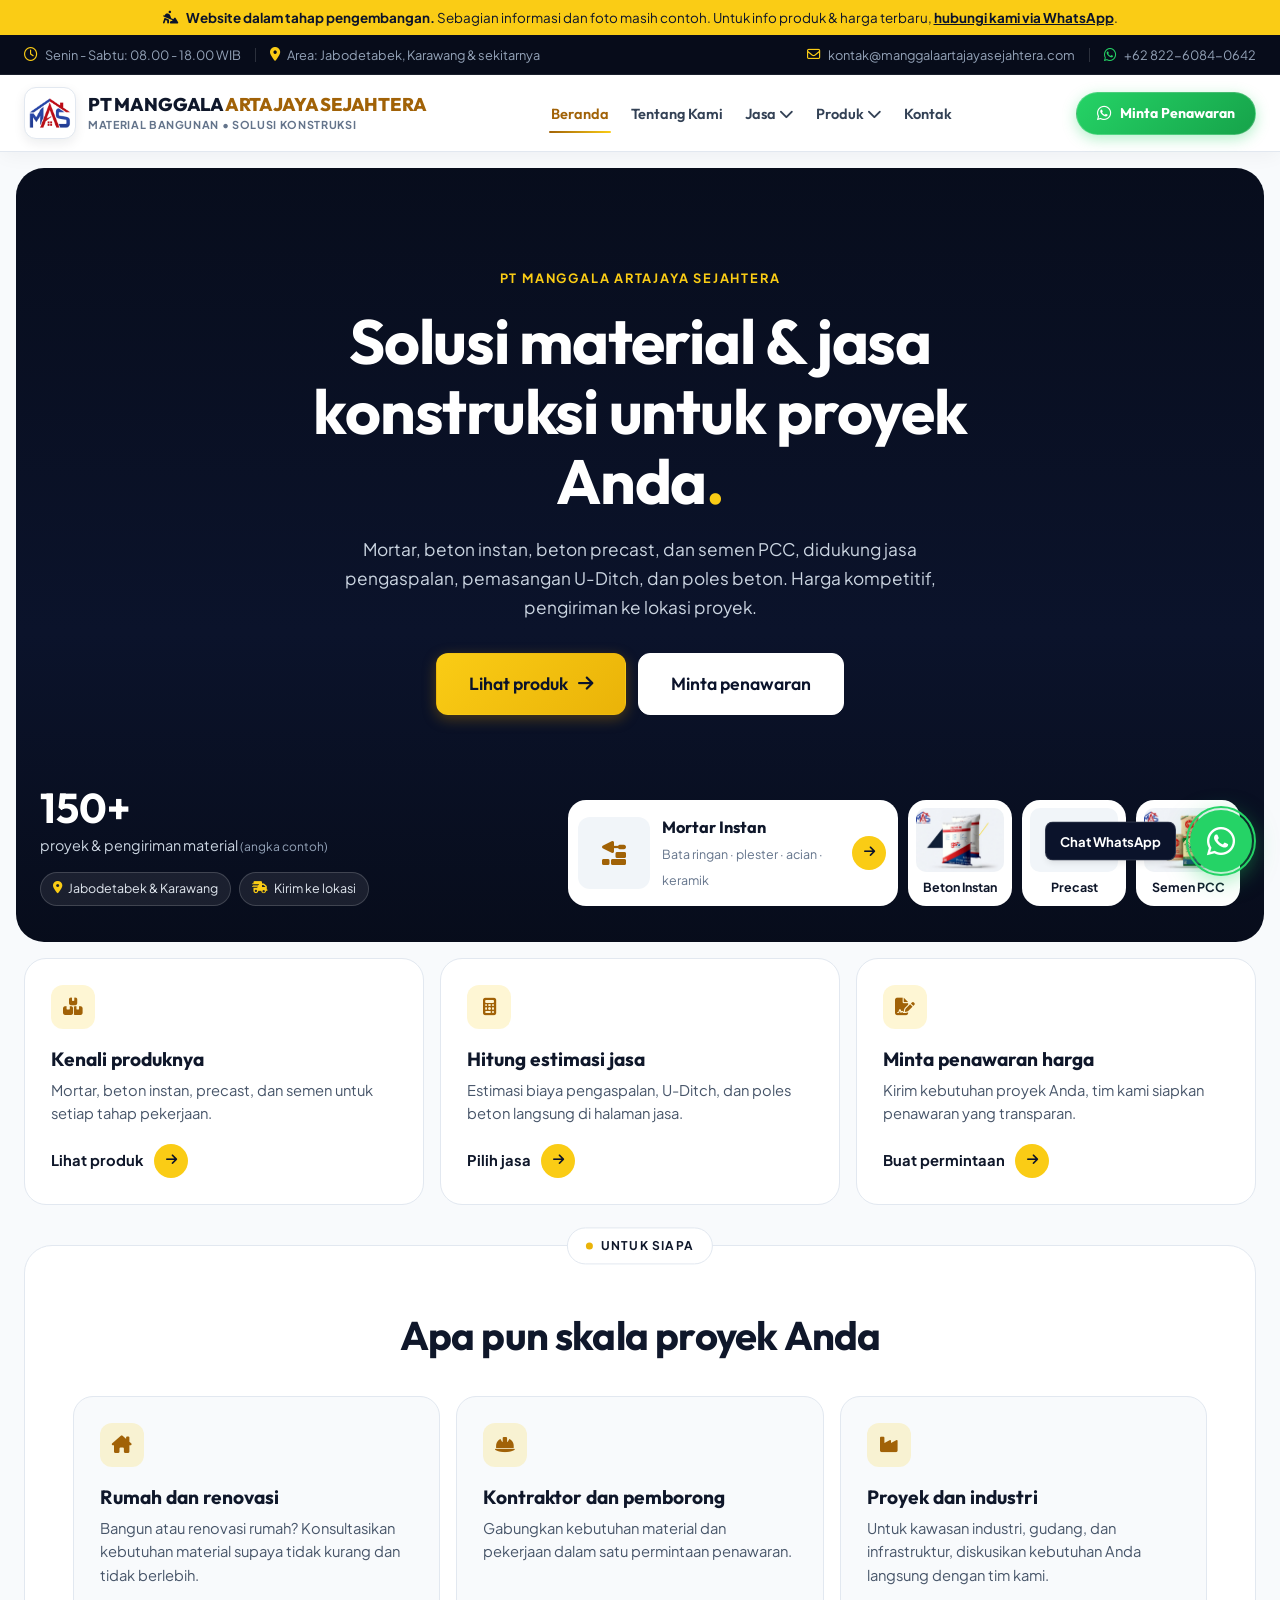
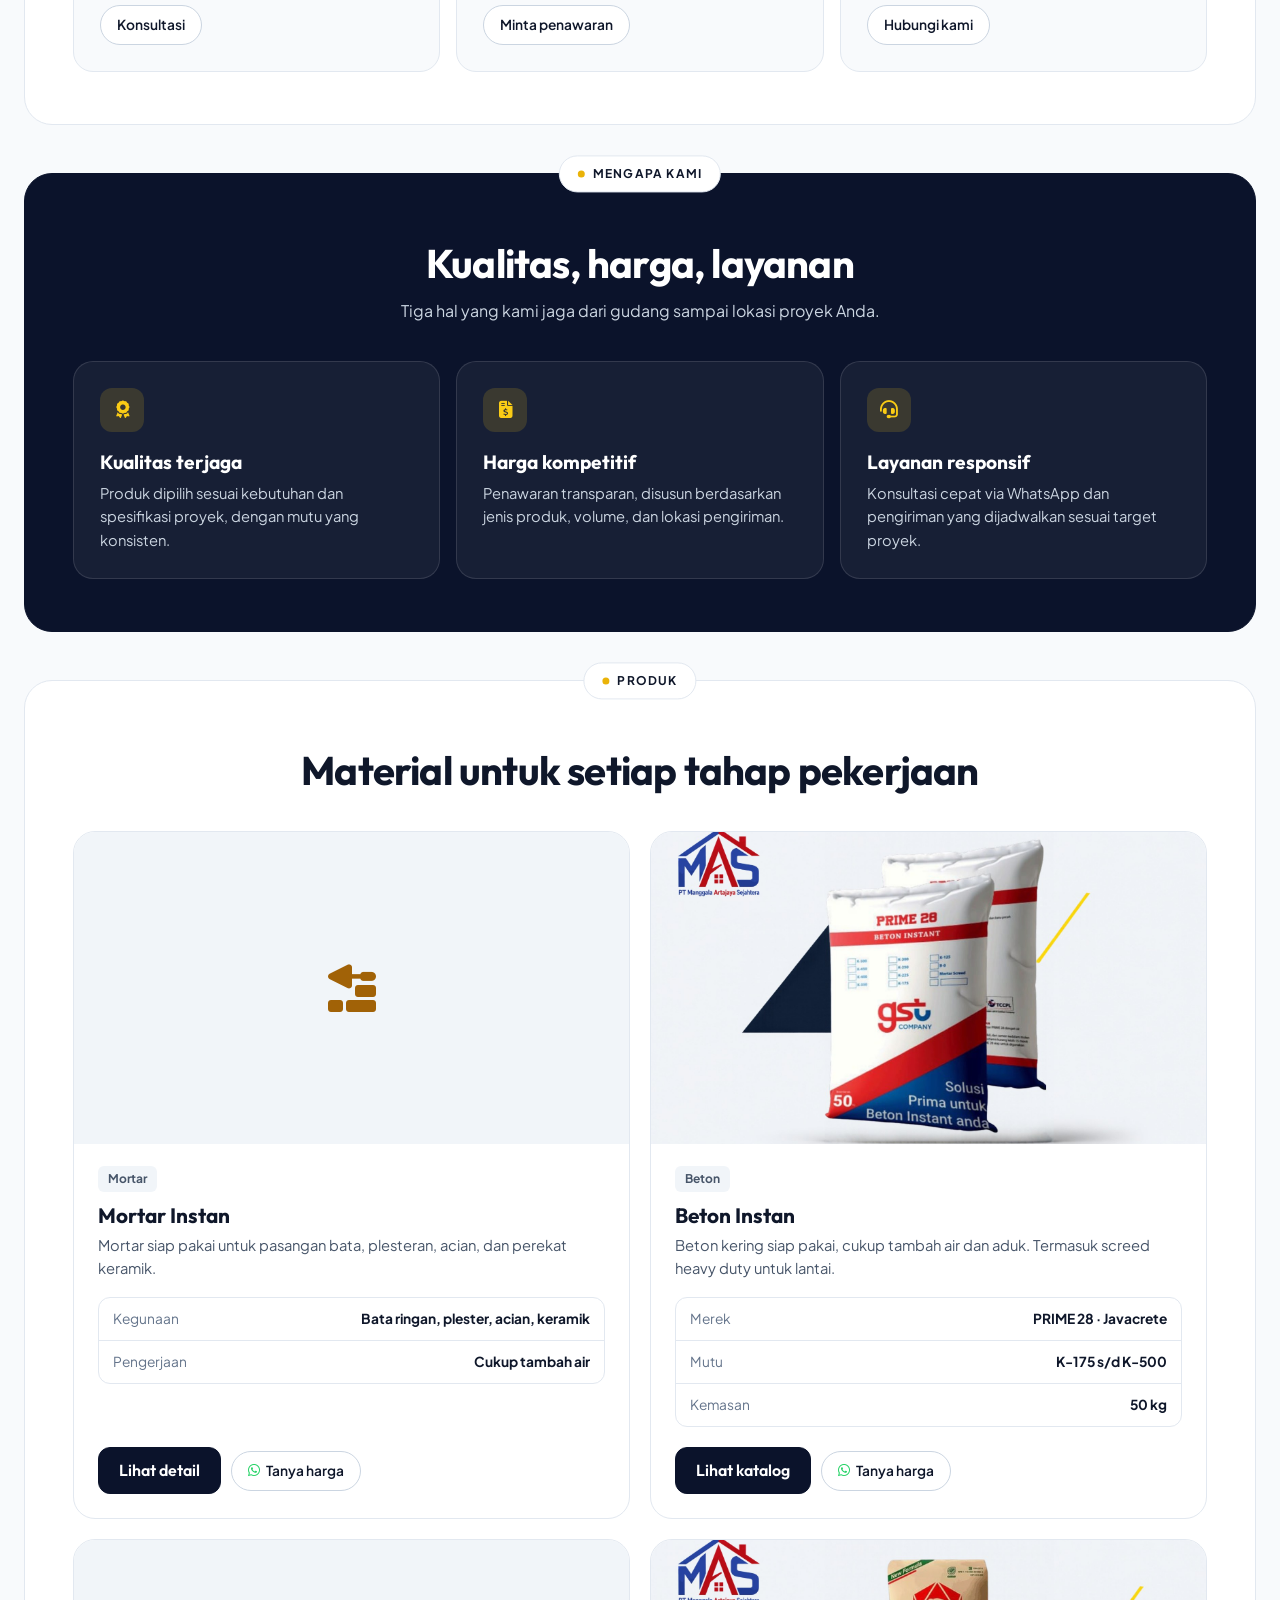
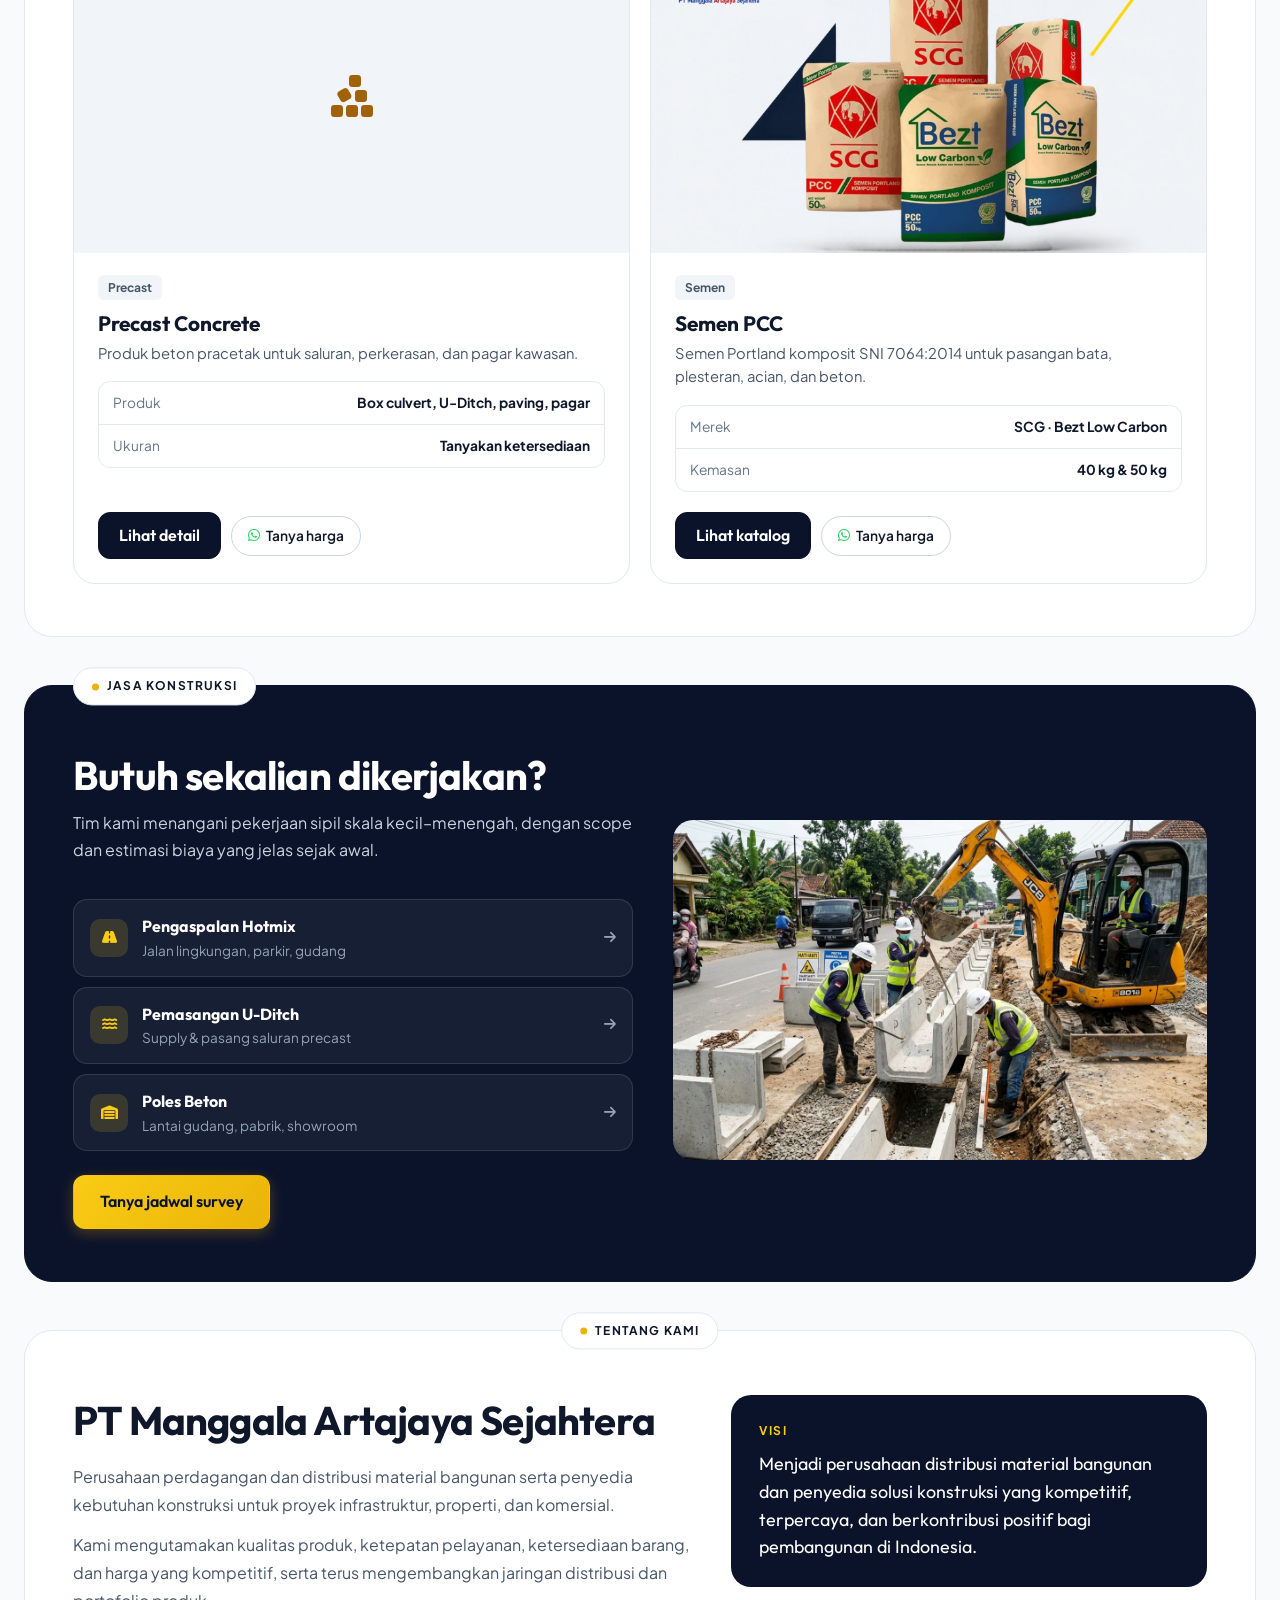
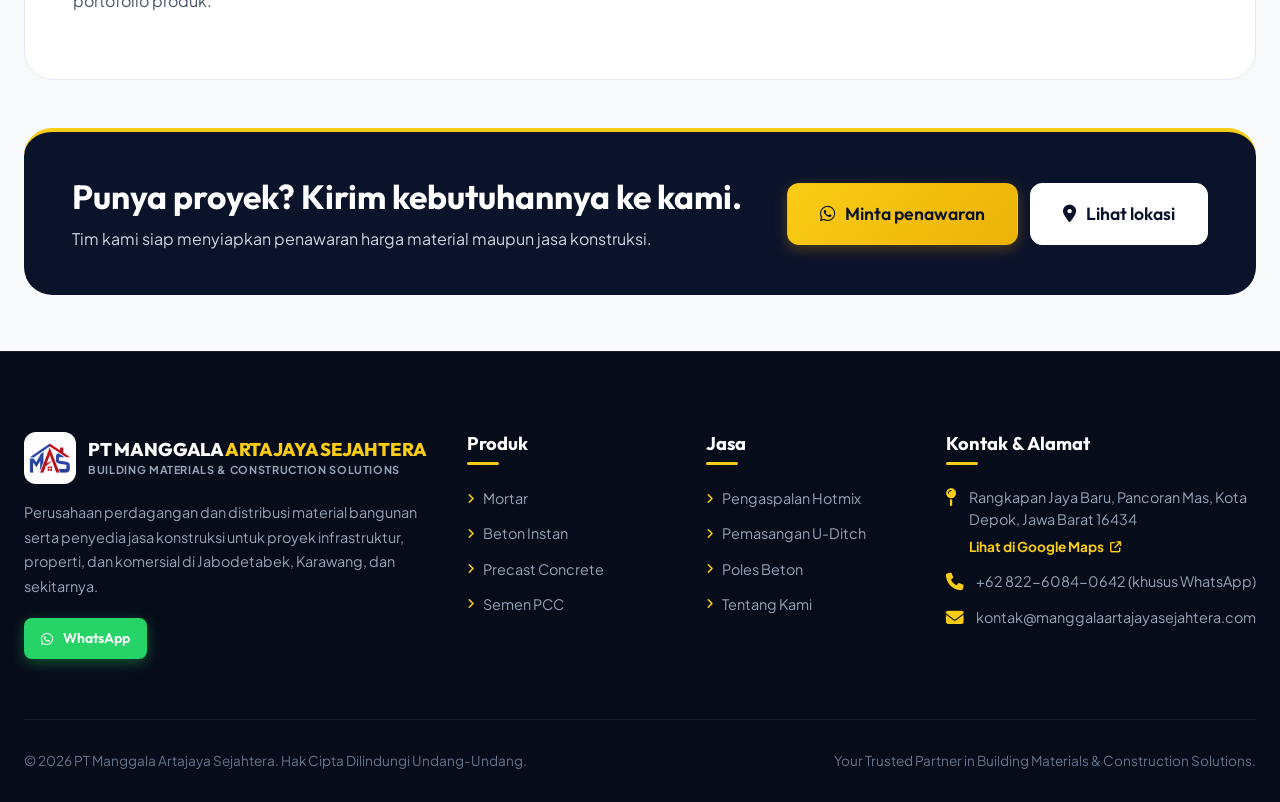
==== commit 159a487d: "Add "website in development" notice bar to all pages Slim yellow bar above the top bar telling visit" ====
--- a/index.html
+++ b/index.html
@@ -96,6 +96,13 @@
   <!-- ==========================================================================
        TOP INFO BAR - ULTRA CLEAN & SLEEK
        ========================================================================== -->
+  <!-- Keterangan: website masih dalam tahap pengembangan (hapus blok ini saat sudah final) -->
+  <div class="dev-banner" role="status">
+    <div class="container">
+      <i class="fa-solid fa-person-digging" aria-hidden="true"></i>
+      <span><strong>Website dalam tahap pengembangan.</strong> Sebagian informasi dan foto masih contoh. Untuk info produk &amp; harga terbaru, <a href="https://wa.me/6282260840642?text=Halo%20PT%20Manggala%20Artajaya%20Sejahtera%2C%20saya%20ingin%20menanyakan%20info%20produk%20dan%20harga." target="_blank" rel="noopener">hubungi kami via WhatsApp</a>.</span>
+    </div>
+  </div>
   <aside class="top-bar">
     <div class="container">
       <div class="top-bar-inner">
--- a/css/style.css
+++ b/css/style.css
@@ -5052,3 +5052,41 @@
     grid-template-columns: 1fr;
   }
 }
+
+/* Keterangan website dalam pengembangan (hapus saat final) */
+.dev-banner {
+  background: var(--accent);
+  color: var(--on-accent);
+  font-size: 0.84rem;
+  line-height: 1.45;
+  padding: 8px 0;
+  text-align: center;
+}
+
+.dev-banner .container {
+  display: flex;
+  align-items: center;
+  justify-content: center;
+  gap: 8px;
+}
+
+.dev-banner a {
+  color: var(--on-accent);
+  font-weight: 700;
+  text-decoration: underline;
+}
+
+@media (max-width: 600px) {
+  .dev-banner {
+    font-size: 0.78rem;
+    text-align: left;
+  }
+
+  .dev-banner .container {
+    align-items: flex-start;
+  }
+
+  .dev-banner i {
+    margin-top: 3px;
+  }
+}
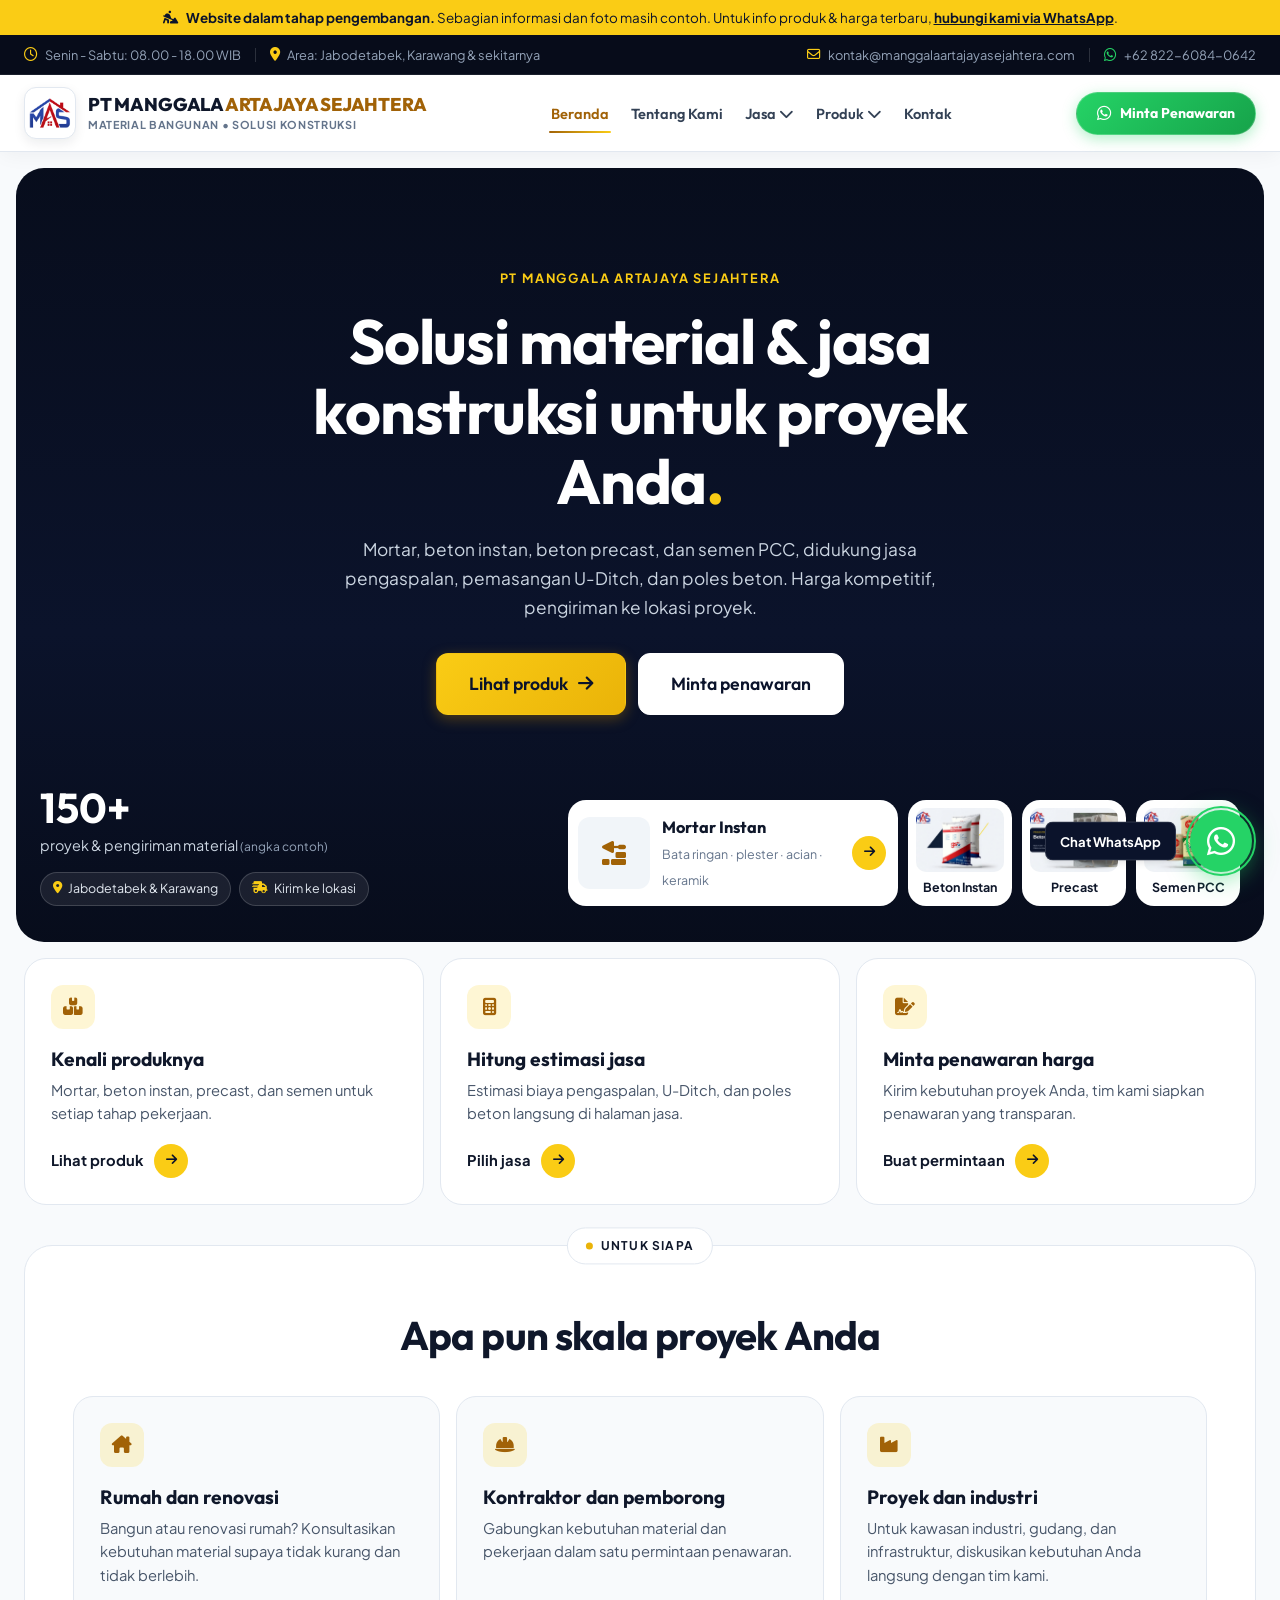
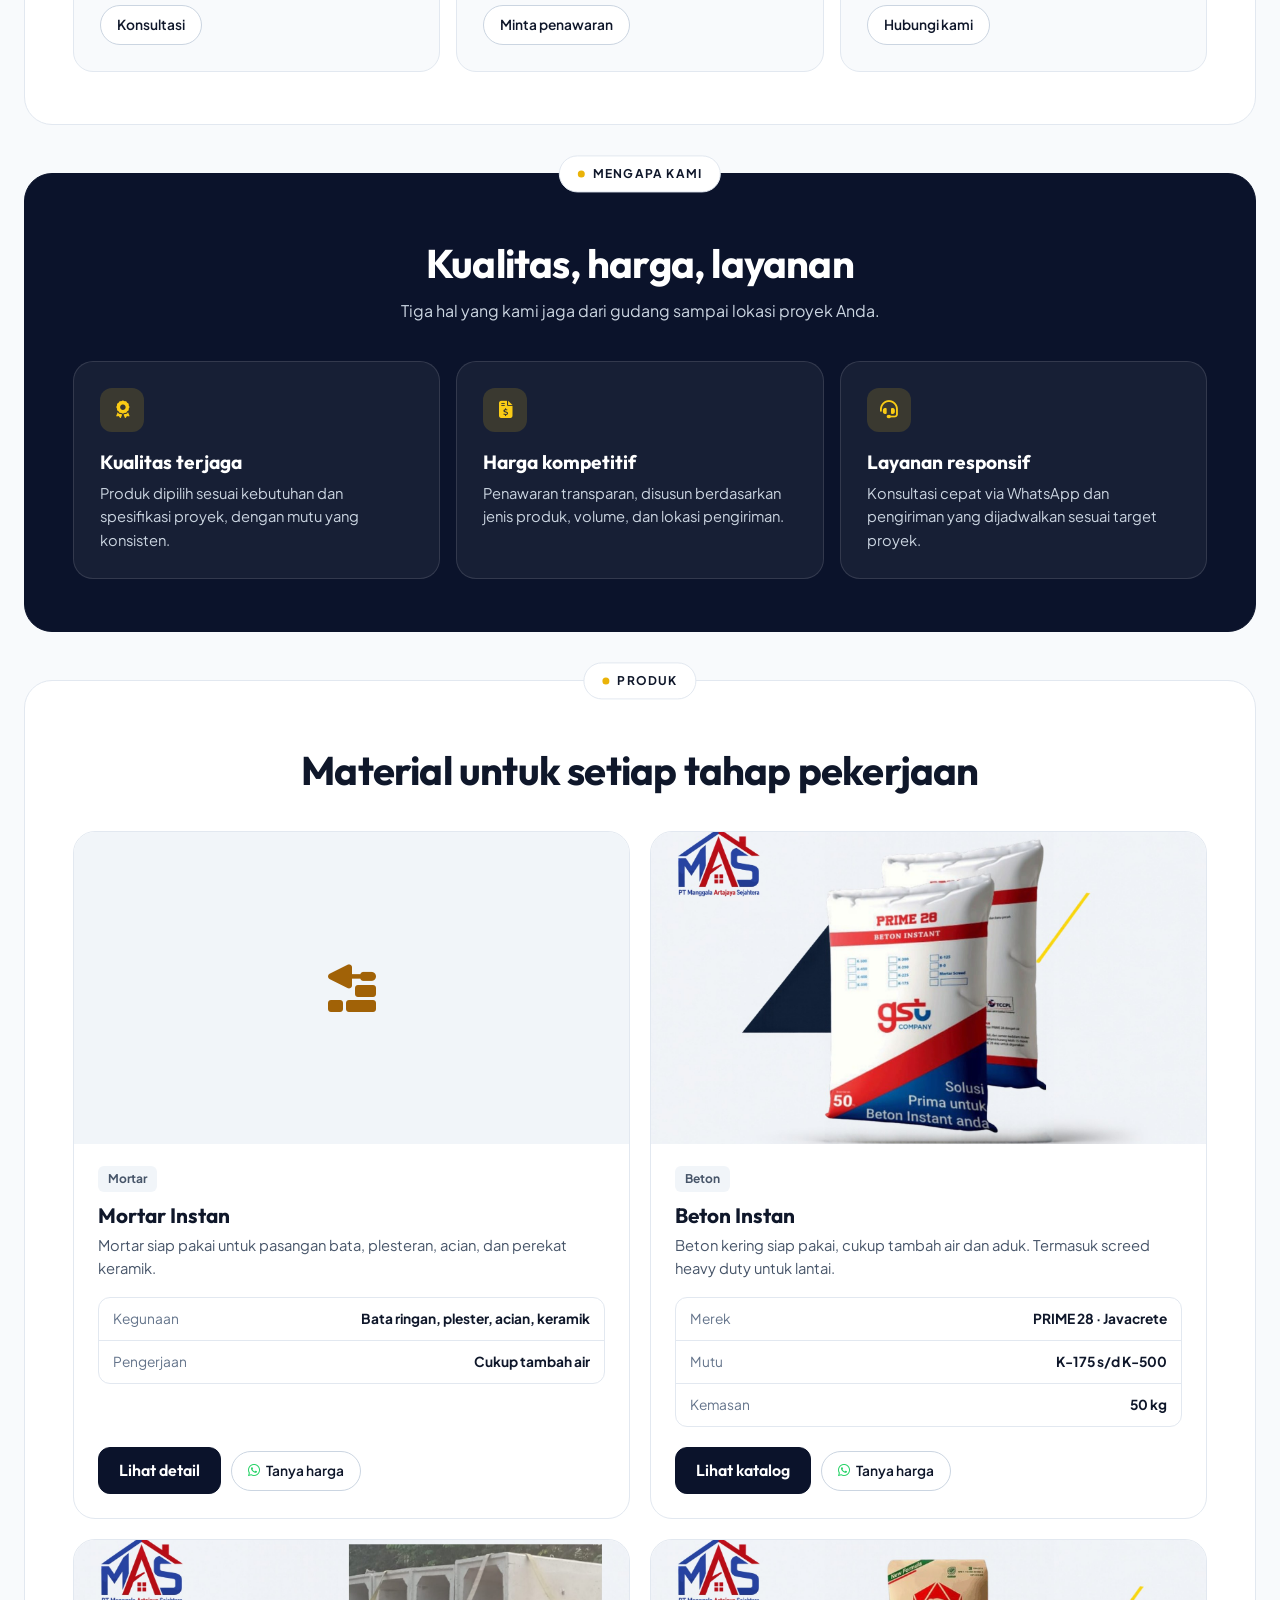
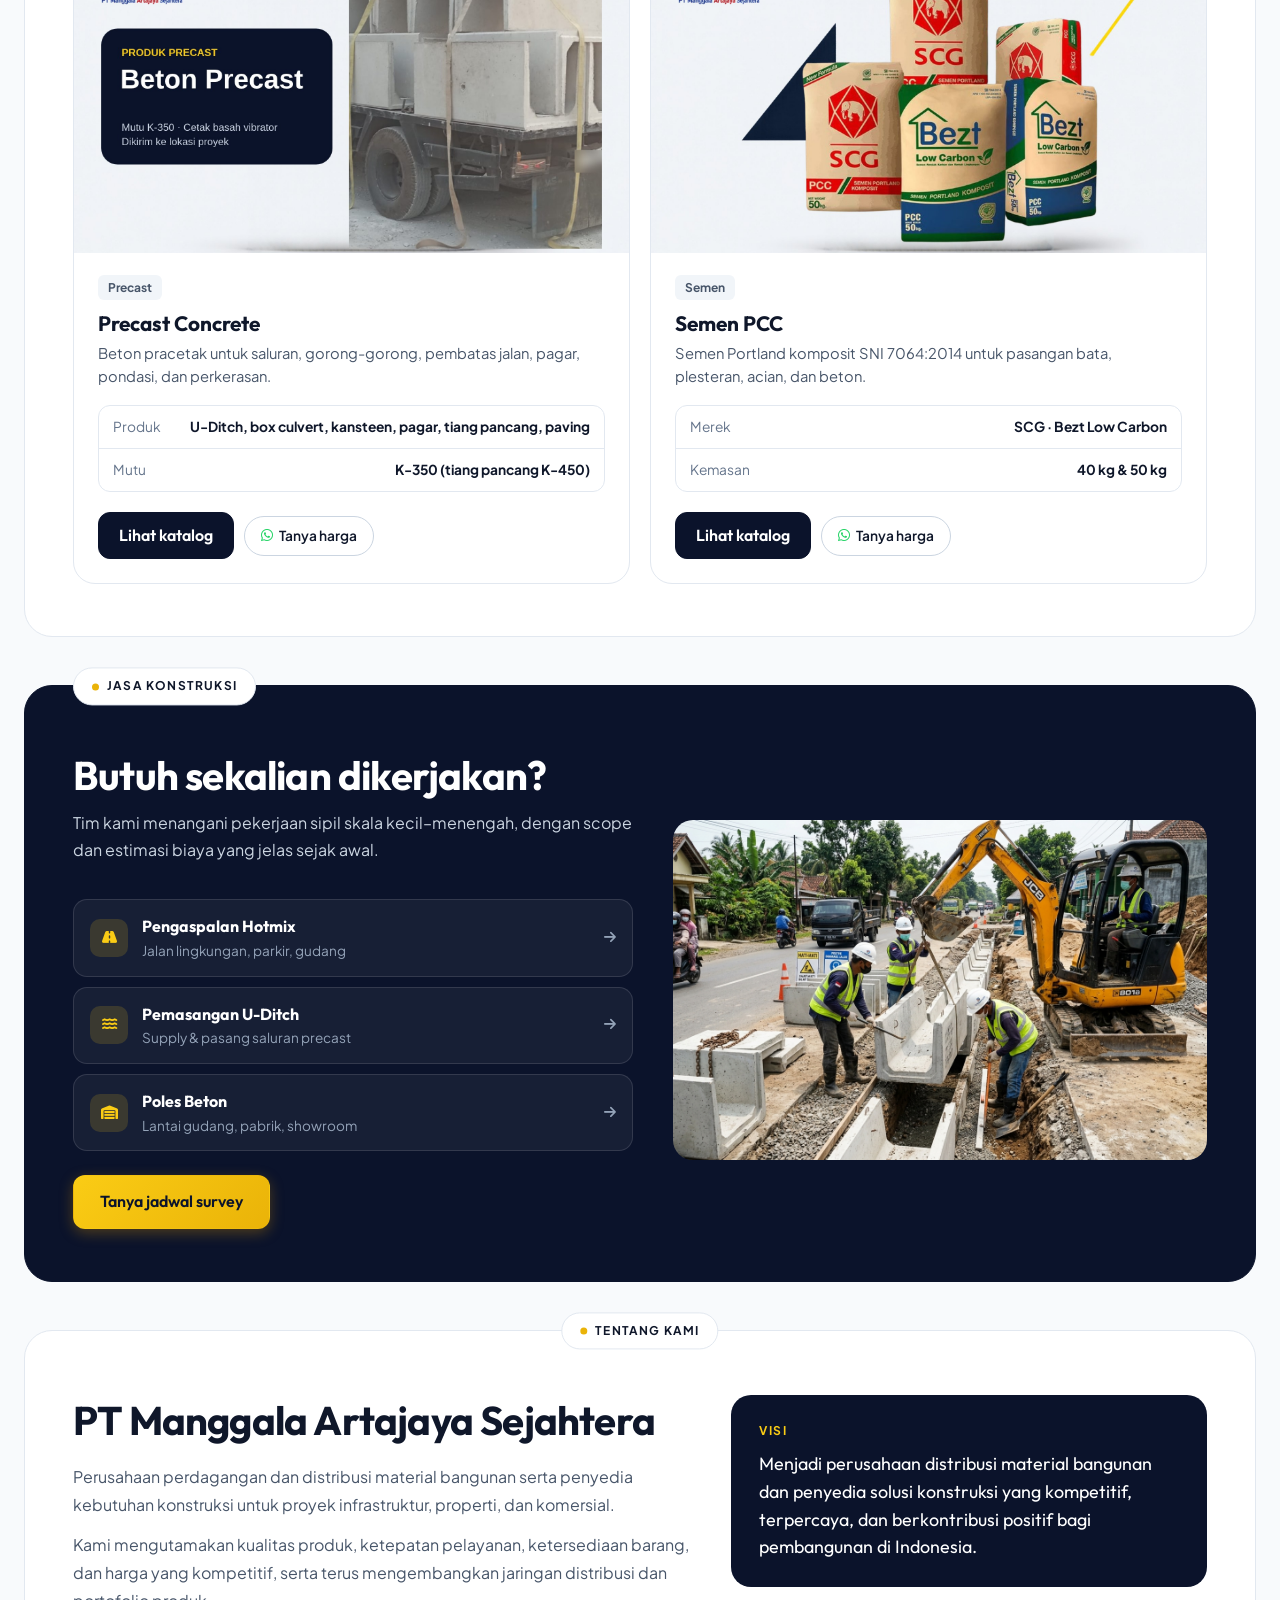
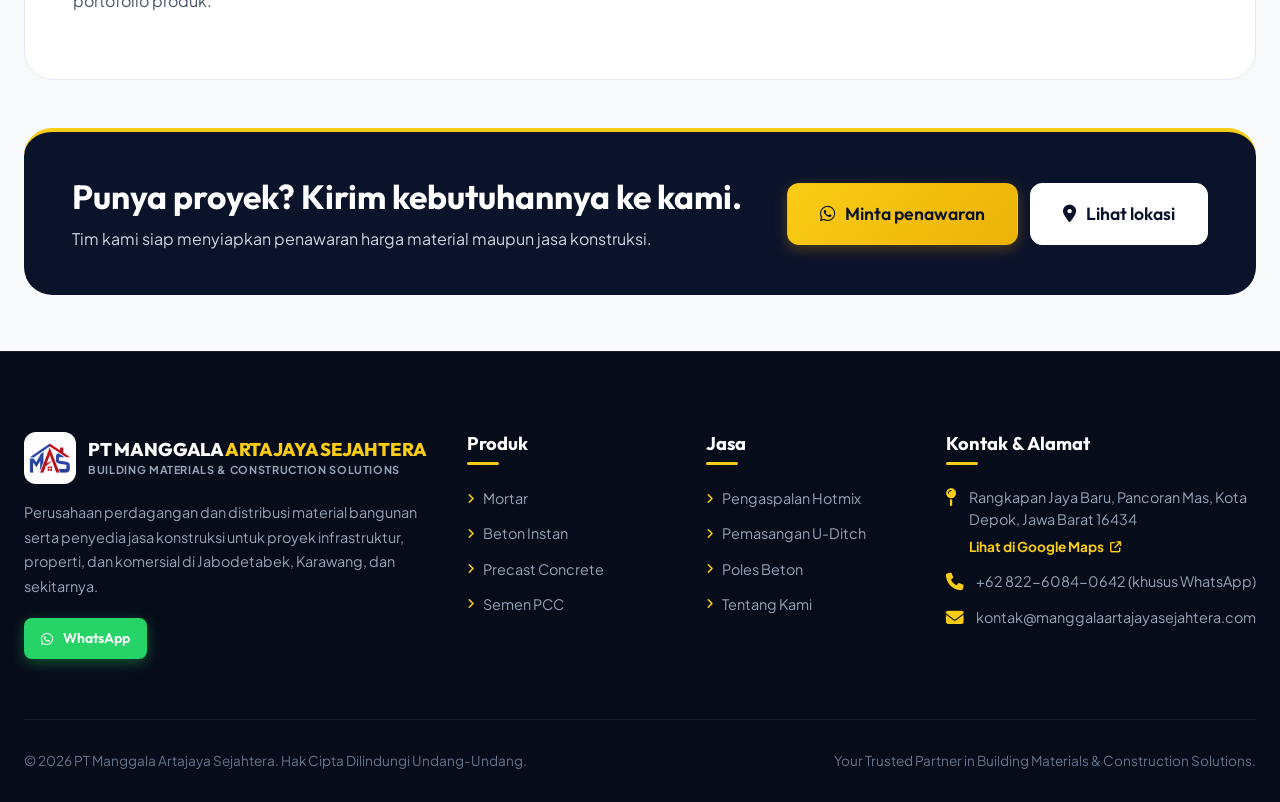
==== commit 06d07fc6: "Add precast catalog: U-Ditch, tutup, box culvert, kansteen, pagar, tiang pancang, paving - Precast p" ====
--- a/index.html
+++ b/index.html
@@ -8,7 +8,7 @@
   <title>Distributor Material Bangunan & Solusi Konstruksi | PT Manggala Artajaya Sejahtera</title>
   <meta name="title" content="Distributor Material Bangunan & Solusi Konstruksi | PT Manggala Artajaya Sejahtera">
   <meta name="description" content="PT Manggala Artajaya Sejahtera: distributor material bangunan (mortar, beton instan, beton precast, semen PCC) dan jasa konstruksi (pengaspalan hotmix, pemasangan U-Ditch, poles beton) di Jabodetabek, Karawang & sekitarnya.">
-  <meta name="keywords" content="distributor material bangunan, supplier semen pcc, mortar instan, beton instan, u ditch precast, box culvert, paving block, pagar beton precast, jasa pasang u ditch, kontraktor aspal hotmix, poles beton lantai gudang">
+  <meta name="keywords" content="distributor material bangunan, supplier semen pcc, mortar instan, beton instan, u ditch precast, box culvert, kansteen, tiang pancang, paving block, pagar beton precast, jasa pasang u ditch, kontraktor aspal hotmix, poles beton lantai gudang">
   <meta name="robots" content="index, follow">
   <link rel="canonical" href="https://manggalaartajayasejahtera.com/">
   
@@ -80,7 +80,7 @@
       "itemListElement": [
         { "@type": "Offer", "itemOffered": { "@type": "Product", "name": "Mortar Instan", "url": "https://manggalaartajayasejahtera.com/produk/mortar/" } },
         { "@type": "Offer", "itemOffered": { "@type": "Product", "name": "Beton Instan", "url": "https://manggalaartajayasejahtera.com/produk/beton-instan/" } },
-        { "@type": "Offer", "itemOffered": { "@type": "Product", "name": "Precast Concrete (Box Culvert, U-Ditch, Paving Block, Pagar Beton)", "url": "https://manggalaartajayasejahtera.com/produk/precast/" } },
+        { "@type": "Offer", "itemOffered": { "@type": "Product", "name": "Precast Concrete (U-Ditch, Box Culvert, Kansteen, Pagar Beton, Tiang Pancang, Paving Block)", "url": "https://manggalaartajayasejahtera.com/produk/precast/" } },
         { "@type": "Offer", "itemOffered": { "@type": "Product", "name": "Semen PCC", "url": "https://manggalaartajayasejahtera.com/produk/semen-pcc/" } },
         { "@type": "Offer", "itemOffered": { "@type": "Service", "name": "Jasa Pengaspalan Hotmix", "url": "https://manggalaartajayasejahtera.com/pengaspalan/" } },
         { "@type": "Offer", "itemOffered": { "@type": "Service", "name": "Jasa Pemasangan U-Ditch", "url": "https://manggalaartajayasejahtera.com/uditch/" } },
@@ -393,13 +393,13 @@
             <div class="gx-product-body">
               <span class="gx-tag">Precast</span>
               <h3>Precast Concrete</h3>
-              <p>Produk beton pracetak untuk saluran, perkerasan, dan pagar kawasan.</p>
+              <p>Beton pracetak untuk saluran, gorong-gorong, pembatas jalan, pagar, pondasi, dan perkerasan.</p>
               <dl class="gx-spec">
-                <div><dt>Produk</dt><dd>Box culvert, U-Ditch, paving, pagar</dd></div>
-                <div><dt>Ukuran</dt><dd>Tanyakan ketersediaan</dd></div>
+                <div><dt>Produk</dt><dd>U-Ditch, box culvert, kansteen, pagar, tiang pancang, paving</dd></div>
+                <div><dt>Mutu</dt><dd>K-350 (tiang pancang K-450)</dd></div>
               </dl>
               <div class="gx-product-actions">
-                <a href="produk/precast/index.html" class="btn gx-btn-dark">Lihat detail</a>
+                <a href="produk/precast/index.html#katalog" class="btn gx-btn-dark">Lihat katalog</a>
                 <a href="https://wa.me/6282260840642?text=Halo%2C%20saya%20ingin%20menanyakan%20harga%20dan%20stok%20produk%20precast." target="_blank" rel="noopener" class="gx-chip-link"><i class="fa-brands fa-whatsapp"></i> Tanya harga</a>
               </div>
             </div>
--- a/css/style.css
+++ b/css/style.css
@@ -5090,3 +5090,173 @@
     margin-top: 3px;
   }
 }
+
+/* ==========================================================================
+   KATALOG PRECAST PER KATEGORI
+   ========================================================================== */
+.sr-only {
+  position: absolute;
+  width: 1px;
+  height: 1px;
+  padding: 0;
+  margin: -1px;
+  overflow: hidden;
+  clip: rect(0, 0, 0, 0);
+  white-space: nowrap;
+  border: 0;
+}
+
+.pc-nav {
+  display: flex;
+  flex-wrap: wrap;
+  justify-content: center;
+  gap: 8px;
+  margin-bottom: 36px;
+}
+
+.pc-nav .filter-chip {
+  text-decoration: none;
+}
+
+.pc-list {
+  display: grid;
+  grid-template-columns: minmax(0, 1fr);
+  gap: 28px;
+}
+
+.pc-cat {
+  background: #ffffff;
+  border: 1px solid var(--border-color);
+  border-radius: var(--radius-xl);
+  padding: 28px;
+  min-width: 0;
+  scroll-margin-top: 110px;
+}
+
+.pc-cat:target {
+  border-color: var(--accent-strong);
+}
+
+.pc-head {
+  display: grid;
+  grid-template-columns: minmax(0, 1.1fr) minmax(0, 1fr);
+  gap: 32px;
+  align-items: start;
+  margin-bottom: 24px;
+}
+
+.pc-media.photo-slot,
+.pc-head > img {
+  display: flex;
+  width: 100%;
+  aspect-ratio: 816 / 528;
+  height: auto;
+  min-height: 0;
+  padding: 0;
+  border: none;
+  border-radius: var(--radius-lg);
+  object-fit: cover;
+  background: var(--bg-subtle);
+}
+
+.pc-info h3 {
+  font-size: 1.6rem;
+  margin: 8px 0 8px;
+}
+
+.pc-info > p {
+  color: var(--text-secondary);
+  line-height: 1.6;
+  margin-bottom: 16px;
+}
+
+.pc-info .gx-spec {
+  margin-bottom: 16px;
+}
+
+.pc-specs {
+  list-style: none;
+  padding: 0;
+  margin: 0 0 20px;
+  display: grid;
+  gap: 8px;
+  font-size: 0.9rem;
+  color: var(--text-secondary);
+}
+
+.pc-specs li {
+  display: flex;
+  gap: 10px;
+  align-items: flex-start;
+}
+
+.pc-specs i {
+  color: var(--accent-ink);
+  margin-top: 4px;
+  font-size: 0.8rem;
+}
+
+.pc-cta {
+  padding: 11px 20px;
+}
+
+.pc-table-wrap {
+  max-width: none;
+}
+
+.pc-table {
+  min-width: 640px;
+}
+
+.pc-table th,
+.pc-table td {
+  padding: 11px 14px;
+  white-space: nowrap;
+}
+
+.pc-table td.pc-ask,
+.pc-table th.pc-ask-col {
+  text-align: right;
+  width: 1%;
+}
+
+.pc-ask a {
+  display: inline-flex;
+  align-items: center;
+  gap: 6px;
+  padding: 5px 12px;
+  border-radius: 999px;
+  background: rgba(37, 211, 102, 0.12);
+  color: #128c4a;
+  font-size: 0.82rem;
+  font-weight: 700;
+  text-decoration: none;
+  transition: background 0.2s ease;
+}
+
+.pc-ask a:hover {
+  background: rgba(37, 211, 102, 0.24);
+}
+
+.pc-subtitle {
+  font-size: 1.05rem;
+  margin: 24px 0 12px;
+}
+
+@media (max-width: 900px) {
+  .pc-head {
+    grid-template-columns: minmax(0, 1fr);
+    gap: 20px;
+  }
+}
+
+@media (max-width: 640px) {
+  .pc-cat {
+    padding: 18px;
+    border-radius: var(--radius-lg);
+  }
+
+  .pc-info h3 {
+    font-size: 1.35rem;
+  }
+}
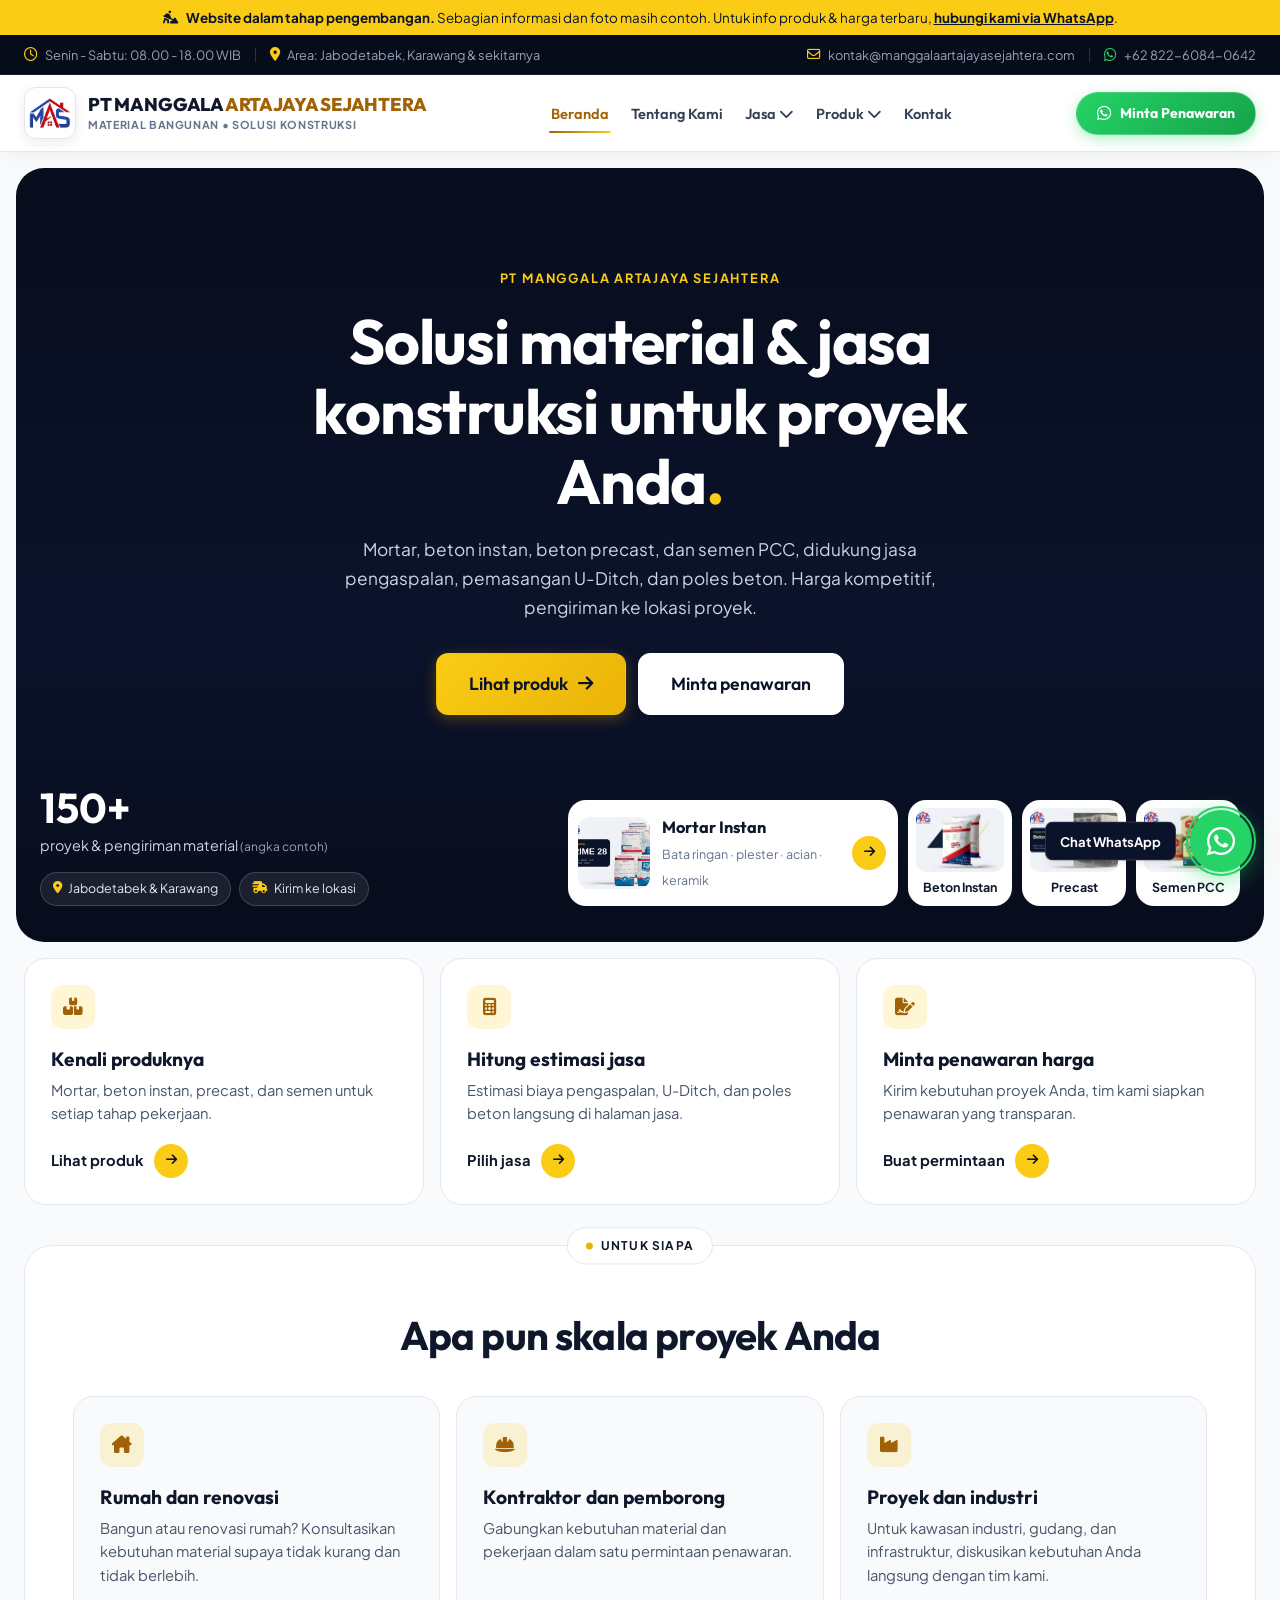
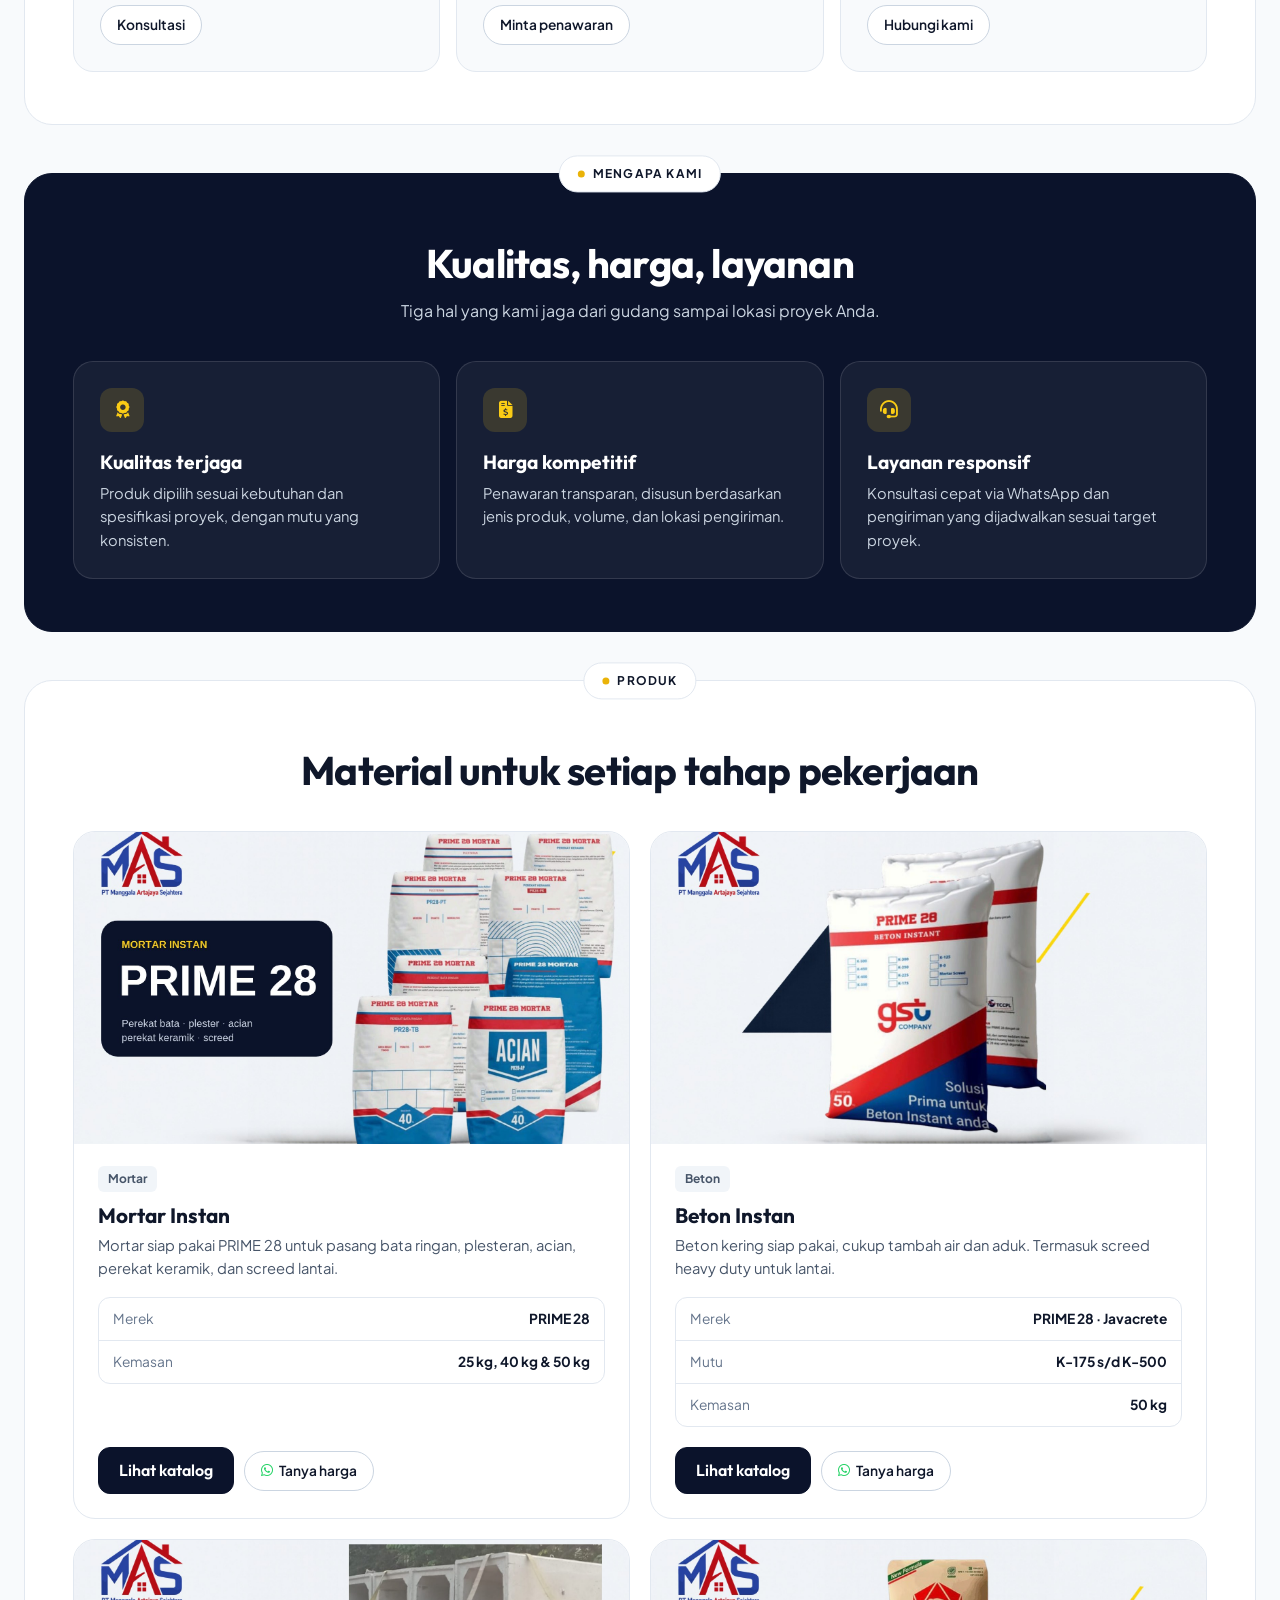
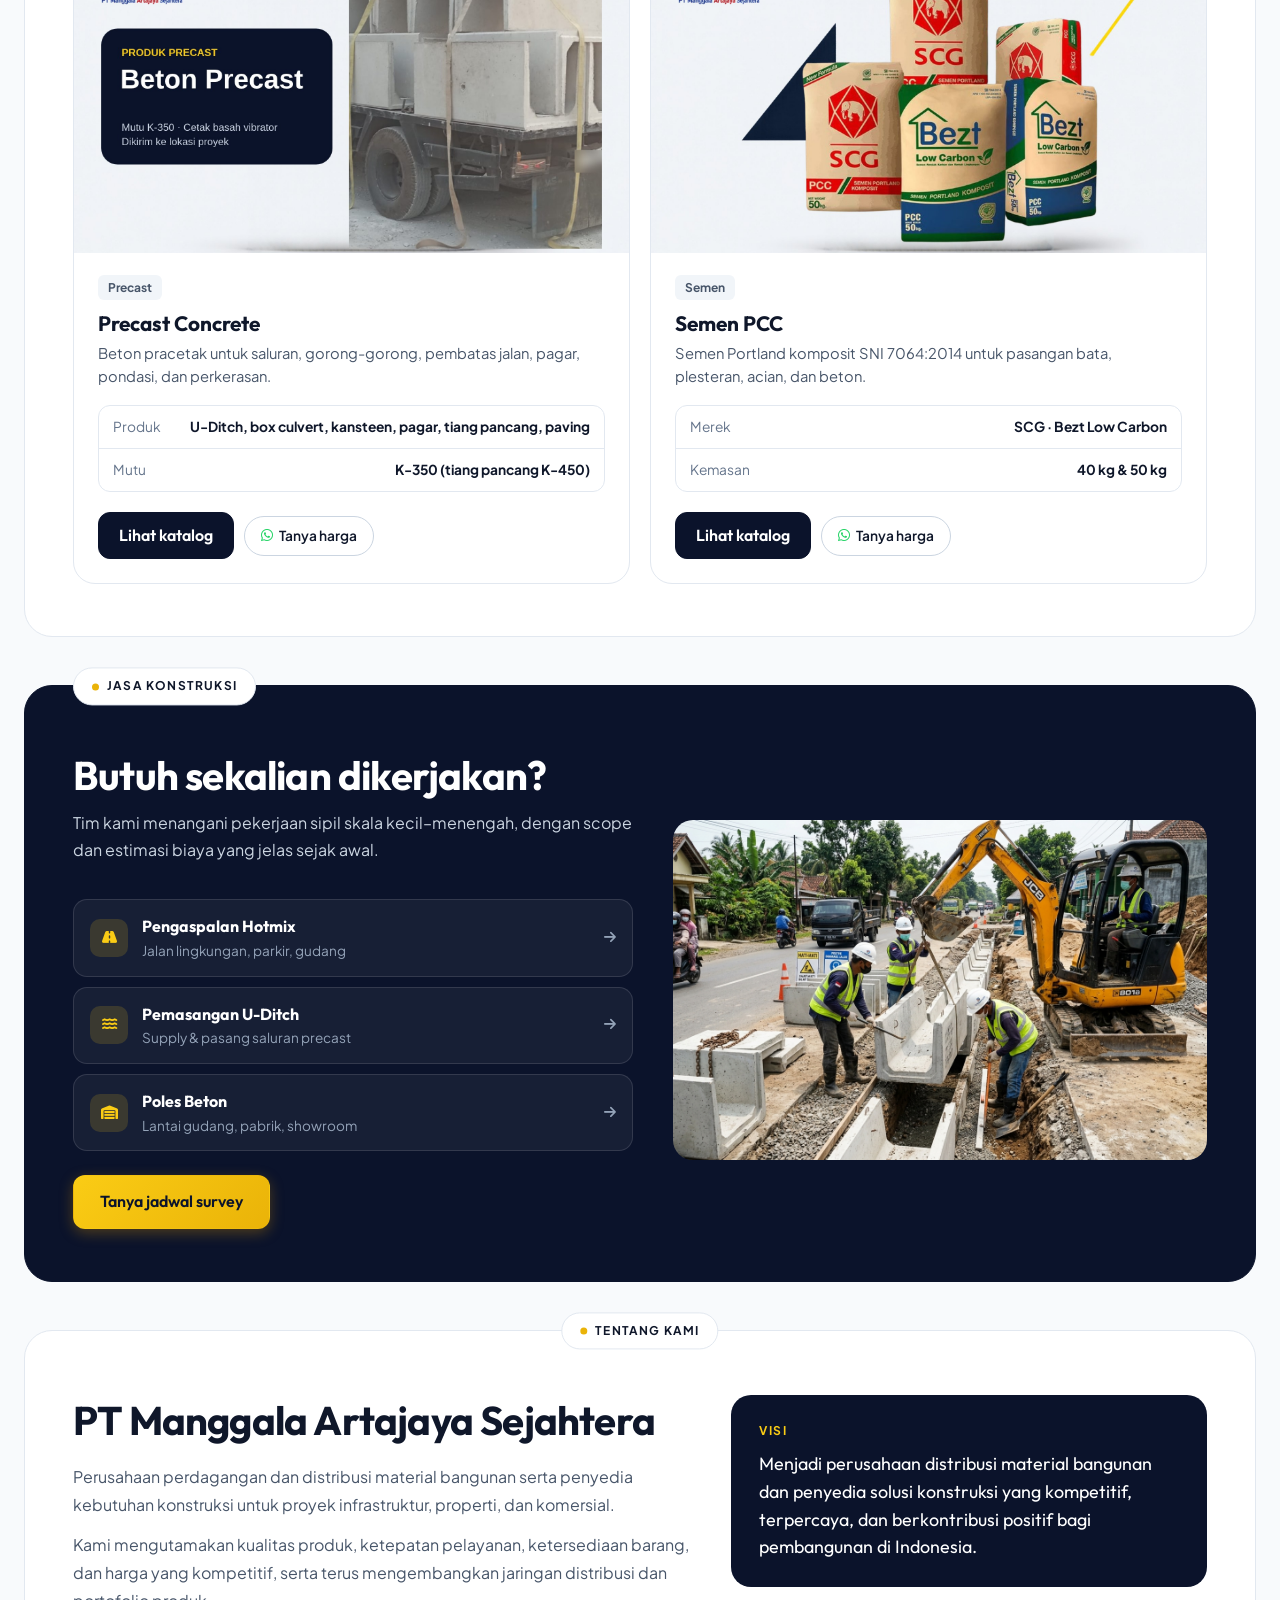
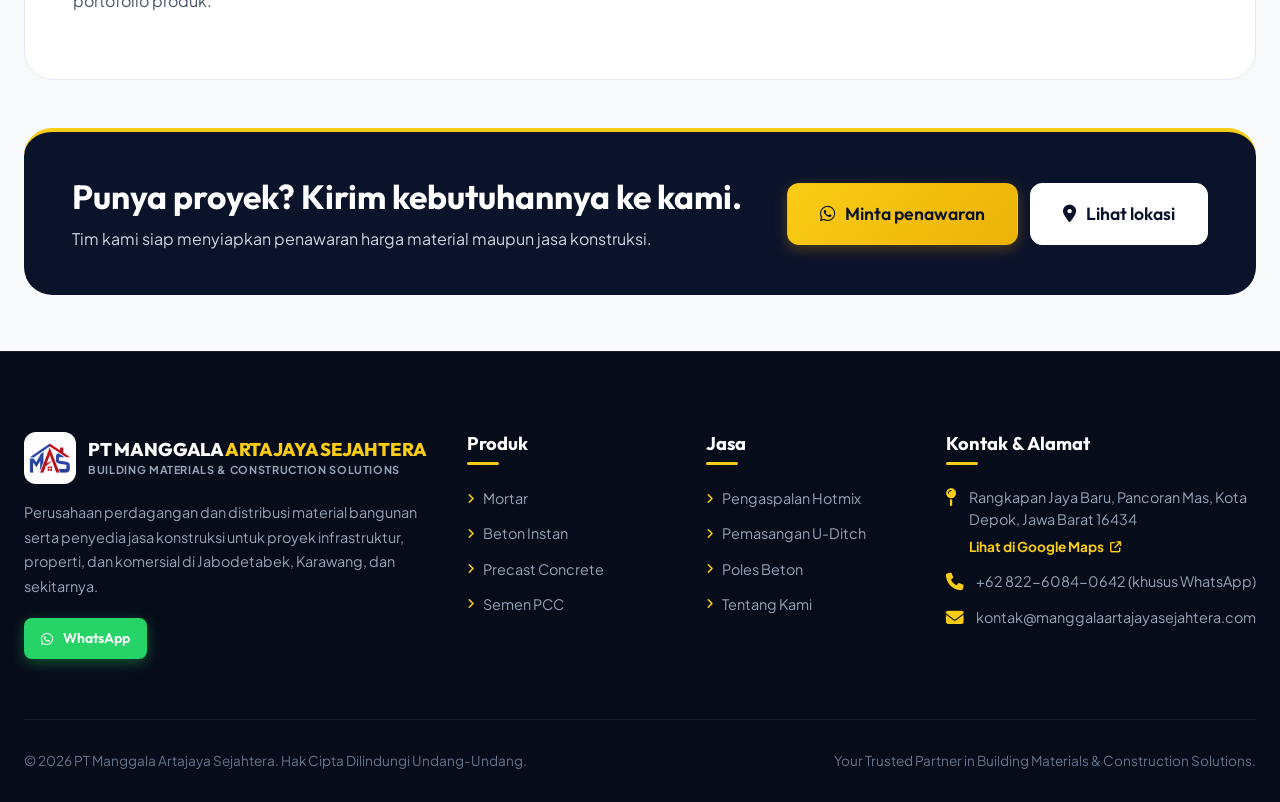
==== commit 4e9f77aa: "Add PRIME 28 mortar catalog: bata ringan, plesteran, acian, keramik, screed - Mortar page now has a " ====
--- a/index.html
+++ b/index.html
@@ -78,7 +78,7 @@
       "@type": "OfferCatalog",
       "name": "Produk Material & Jasa Konstruksi",
       "itemListElement": [
-        { "@type": "Offer", "itemOffered": { "@type": "Product", "name": "Mortar Instan", "url": "https://manggalaartajayasejahtera.com/produk/mortar/" } },
+        { "@type": "Offer", "itemOffered": { "@type": "Product", "name": "Mortar Instan PRIME 28 (Perekat Bata Ringan, Plesteran, Acian, Perekat Keramik, Screed)", "url": "https://manggalaartajayasejahtera.com/produk/mortar/" } },
         { "@type": "Offer", "itemOffered": { "@type": "Product", "name": "Beton Instan", "url": "https://manggalaartajayasejahtera.com/produk/beton-instan/" } },
         { "@type": "Offer", "itemOffered": { "@type": "Product", "name": "Precast Concrete (U-Ditch, Box Culvert, Kansteen, Pagar Beton, Tiang Pancang, Paving Block)", "url": "https://manggalaartajayasejahtera.com/produk/precast/" } },
         { "@type": "Offer", "itemOffered": { "@type": "Product", "name": "Semen PCC", "url": "https://manggalaartajayasejahtera.com/produk/semen-pcc/" } },
@@ -360,13 +360,13 @@
             <div class="gx-product-body">
               <span class="gx-tag">Mortar</span>
               <h3>Mortar Instan</h3>
-              <p>Mortar siap pakai untuk pasangan bata, plesteran, acian, dan perekat keramik.</p>
+              <p>Mortar siap pakai PRIME 28 untuk pasang bata ringan, plesteran, acian, perekat keramik, dan screed lantai.</p>
               <dl class="gx-spec">
-                <div><dt>Kegunaan</dt><dd>Bata ringan, plester, acian, keramik</dd></div>
-                <div><dt>Pengerjaan</dt><dd>Cukup tambah air</dd></div>
+                <div><dt>Merek</dt><dd>PRIME 28</dd></div>
+                <div><dt>Kemasan</dt><dd>25 kg, 40 kg &amp; 50 kg</dd></div>
               </dl>
               <div class="gx-product-actions">
-                <a href="produk/mortar/index.html" class="btn gx-btn-dark">Lihat detail</a>
+                <a href="produk/mortar/index.html#katalog" class="btn gx-btn-dark">Lihat katalog</a>
                 <a href="https://wa.me/6282260840642?text=Halo%2C%20saya%20ingin%20menanyakan%20harga%20dan%20stok%20Mortar%20Instan." target="_blank" rel="noopener" class="gx-chip-link"><i class="fa-brands fa-whatsapp"></i> Tanya harga</a>
               </div>
             </div>
--- a/css/style.css
+++ b/css/style.css
@@ -5260,3 +5260,20 @@
     font-size: 1.35rem;
   }
 }
+
+/* Katalog 5–6 produk: 3 kolom */
+.grade-grid--three {
+  grid-template-columns: repeat(3, minmax(0, 1fr));
+}
+
+@media (max-width: 900px) {
+  .grade-grid--three {
+    grid-template-columns: repeat(2, minmax(0, 1fr));
+  }
+}
+
+@media (max-width: 640px) {
+  .grade-grid--three {
+    grid-template-columns: minmax(0, 1fr);
+  }
+}
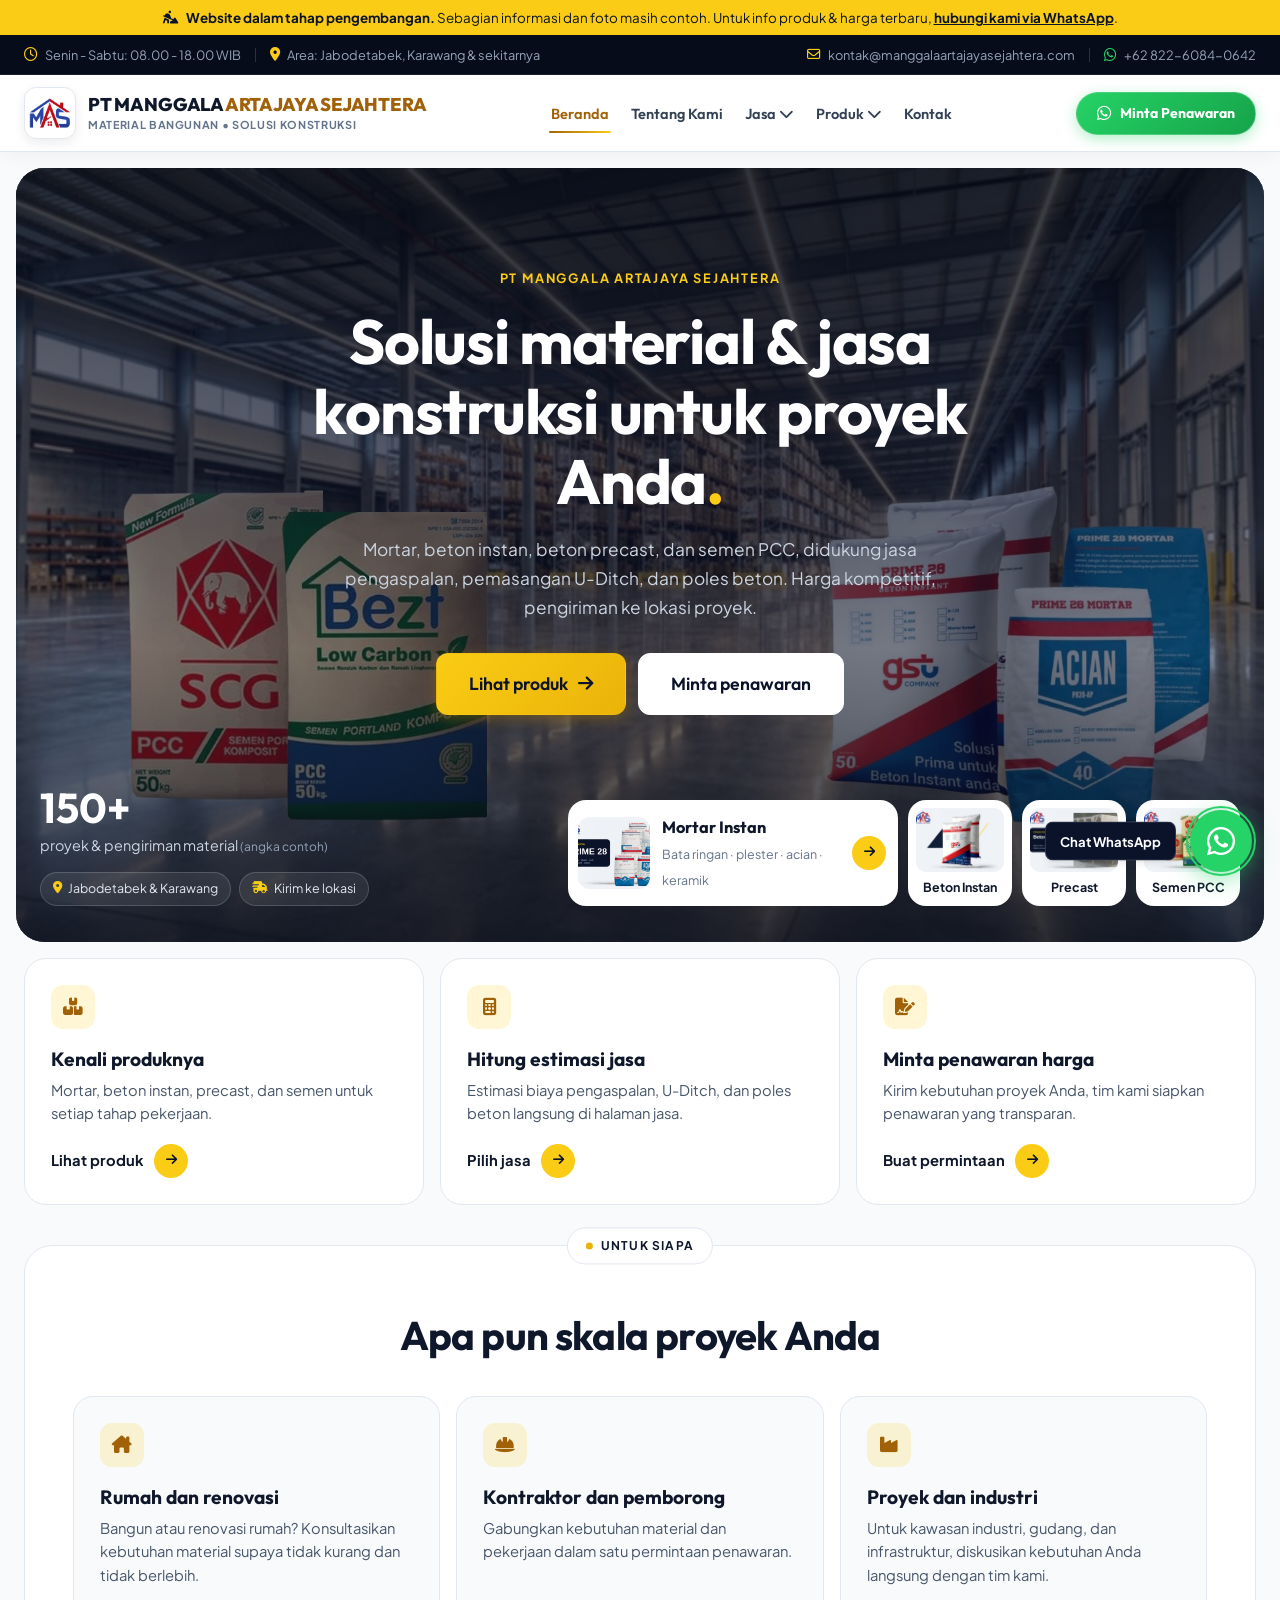
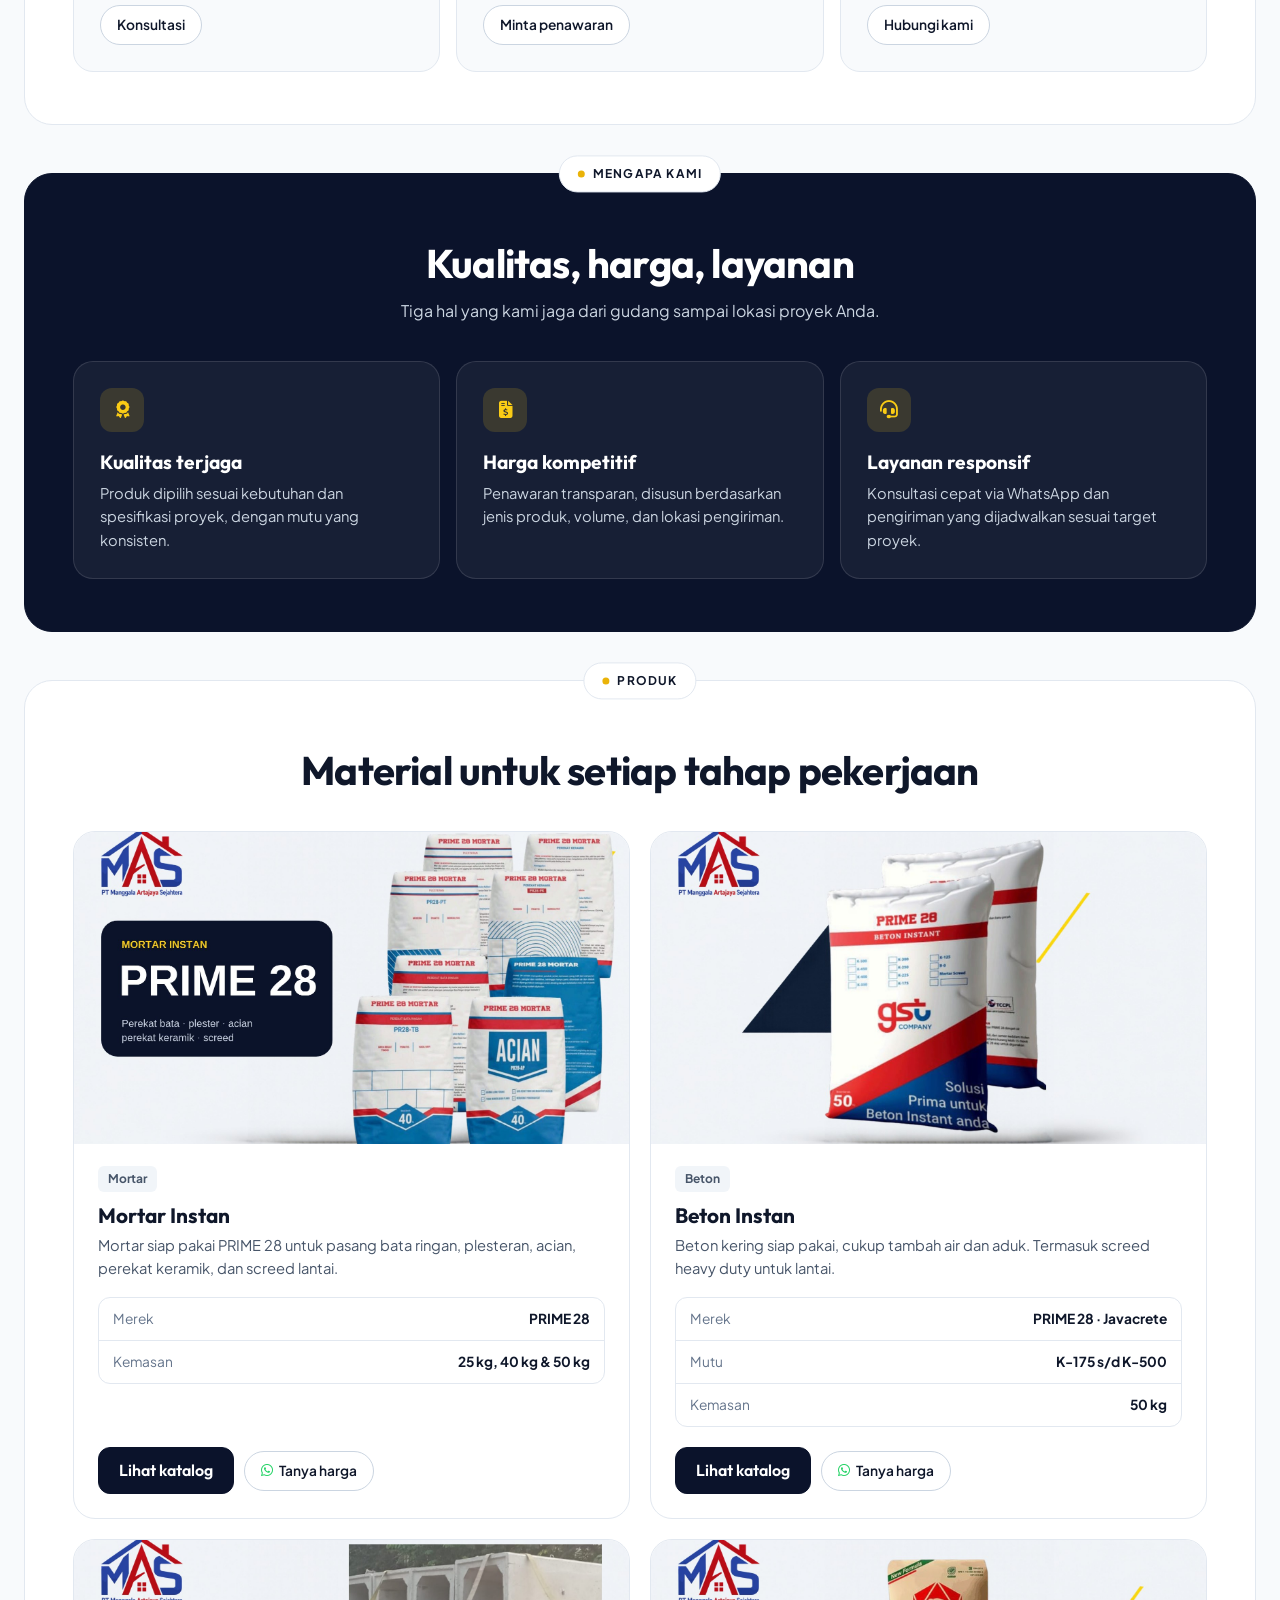
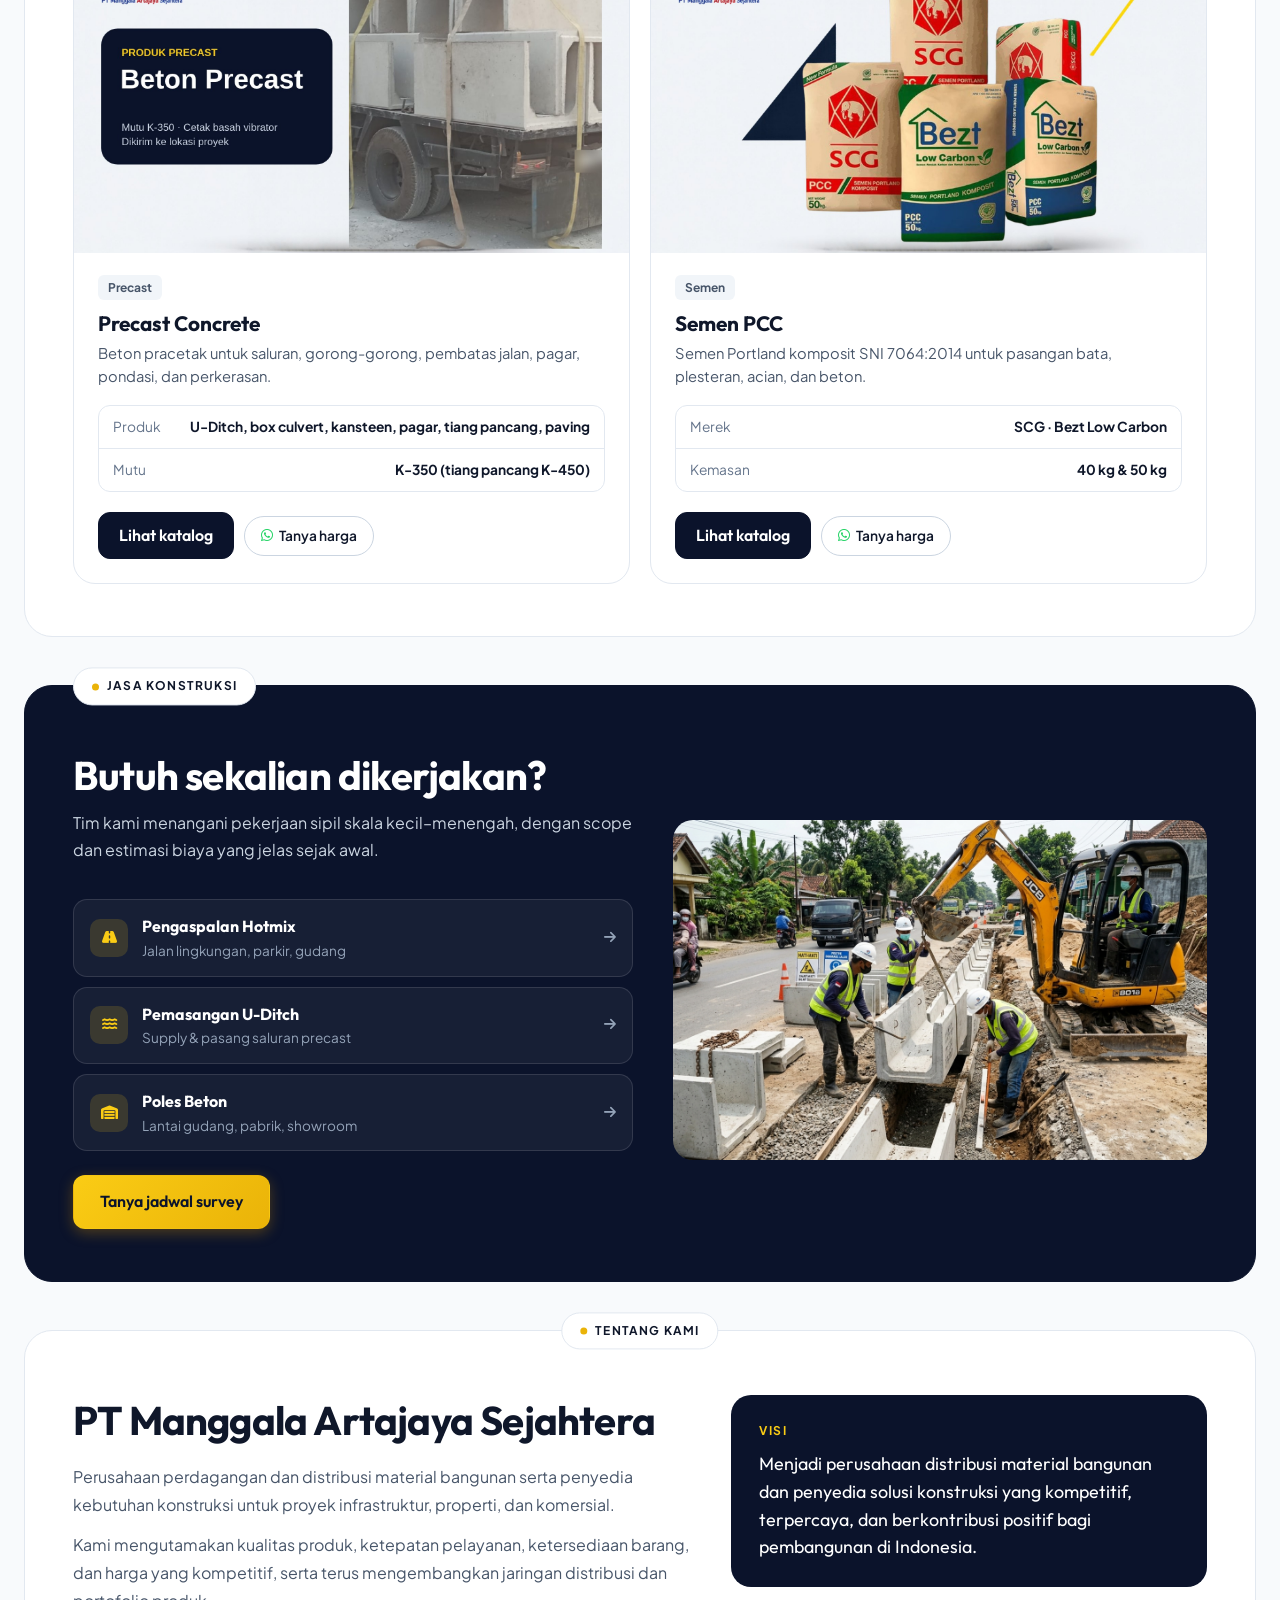
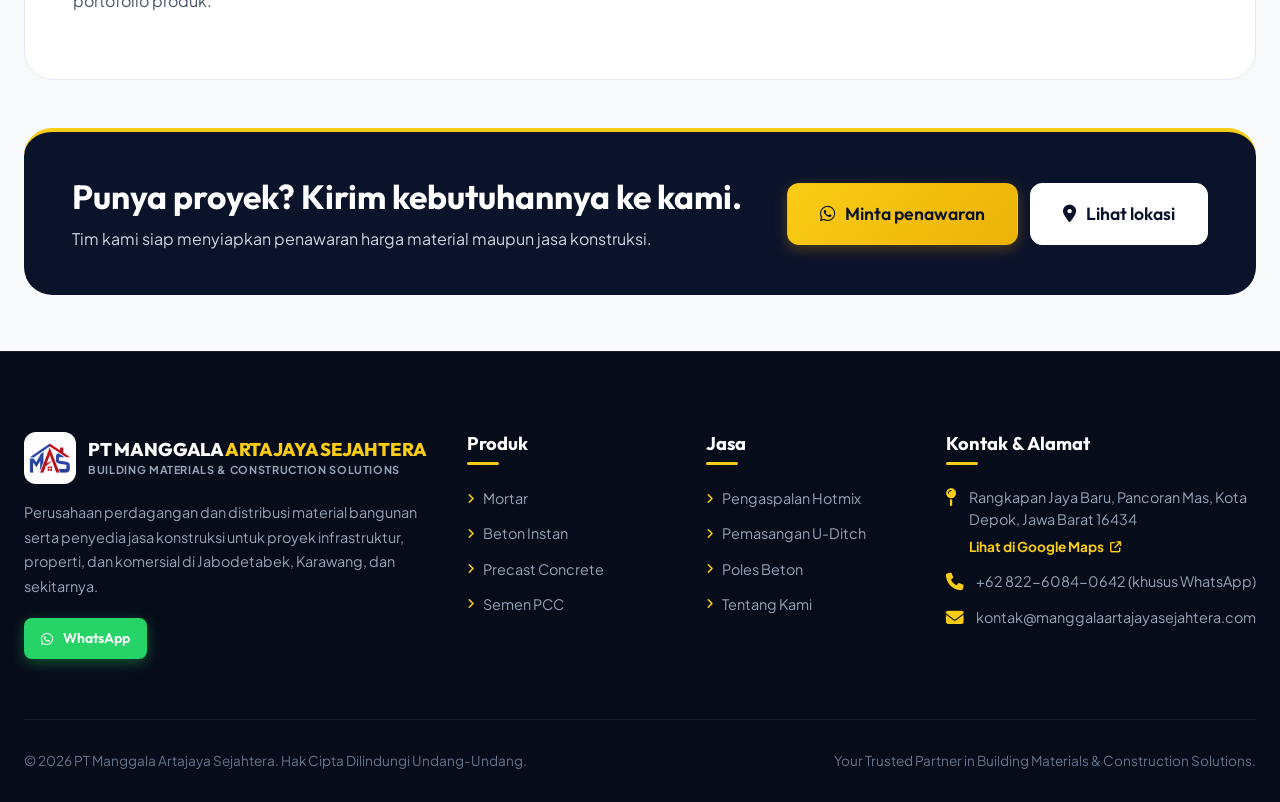
==== commit 20b038d6: "Home hero: rotating photo background (products, U-Ditch, poles beton) - Product scene made in Canva:" ====
--- a/index.html
+++ b/index.html
@@ -205,9 +205,15 @@
 
   <!-- ==========================================================================
        HERO
-       Foto latar opsional: assets/images/foto-hero-beranda.jpg
+       Latar bergantian: produk (Canva) -> jasa U-Ditch -> poles beton
        ========================================================================== -->
   <section class="gx-hero" id="home">
+    <div class="gx-hero-media" aria-hidden="true">
+      <img class="gx-hero-slide is-active" src="assets/images/hero-produk.jpg" alt="" fetchpriority="high" decoding="async">
+      <img class="gx-hero-slide" src="assets/images/hero-uditch.jpg" alt="" loading="lazy" decoding="async">
+      <img class="gx-hero-slide" src="assets/images/hero-poles-beton.jpg" alt="" loading="lazy" decoding="async">
+      <div class="gx-hero-shade"></div>
+    </div>
     <div class="container">
       <div class="gx-hero-center">
         <span class="gx-hero-kicker">PT Manggala Artajaya Sejahtera</span>
--- a/css/style.css
+++ b/css/style.css
@@ -3873,10 +3873,53 @@
   overflow: hidden;
   color: #ffffff;
   padding: 96px 0 36px;
+  position: relative;
+  isolation: isolate;
+  background: var(--primary);
+}
+
+.gx-hero > .container {
+  position: relative;
+  z-index: 1;
+}
+
+/* Latar foto bergantian (produk & pekerjaan) */
+.gx-hero-media {
+  position: absolute;
+  inset: 0;
+  z-index: 0;
+  overflow: hidden;
+}
+
+.gx-hero-slide {
+  position: absolute;
+  inset: 0;
+  width: 100%;
+  height: 100%;
+  object-fit: cover;
+  opacity: 0;
+  transform: scale(1.06);
+  transition: opacity 1.4s ease, transform 8s linear;
+}
+
+.gx-hero-slide.is-active {
+  opacity: 1;
+  transform: scale(1);
+}
+
+.gx-hero-shade {
+  position: absolute;
+  inset: 0;
   background:
-    linear-gradient(180deg, rgba(7, 12, 26, 0.86) 0%, rgba(11, 19, 43, 0.78) 60%, rgba(7, 12, 26, 0.92) 100%),
-    url("../assets/images/foto-hero-beranda.jpg") center / cover no-repeat,
-    var(--primary);
+    linear-gradient(180deg, rgba(7, 12, 26, 0.80) 0%, rgba(11, 19, 43, 0.62) 38%, rgba(11, 19, 43, 0.50) 62%, rgba(7, 12, 26, 0.86) 100%),
+    radial-gradient(ellipse at 50% 30%, rgba(7, 12, 26, 0.35) 0%, rgba(7, 12, 26, 0) 70%);
+}
+
+@media (prefers-reduced-motion: reduce) {
+  .gx-hero-slide {
+    transition: none;
+    transform: none;
+  }
 }
 
 .gx-hero-center {
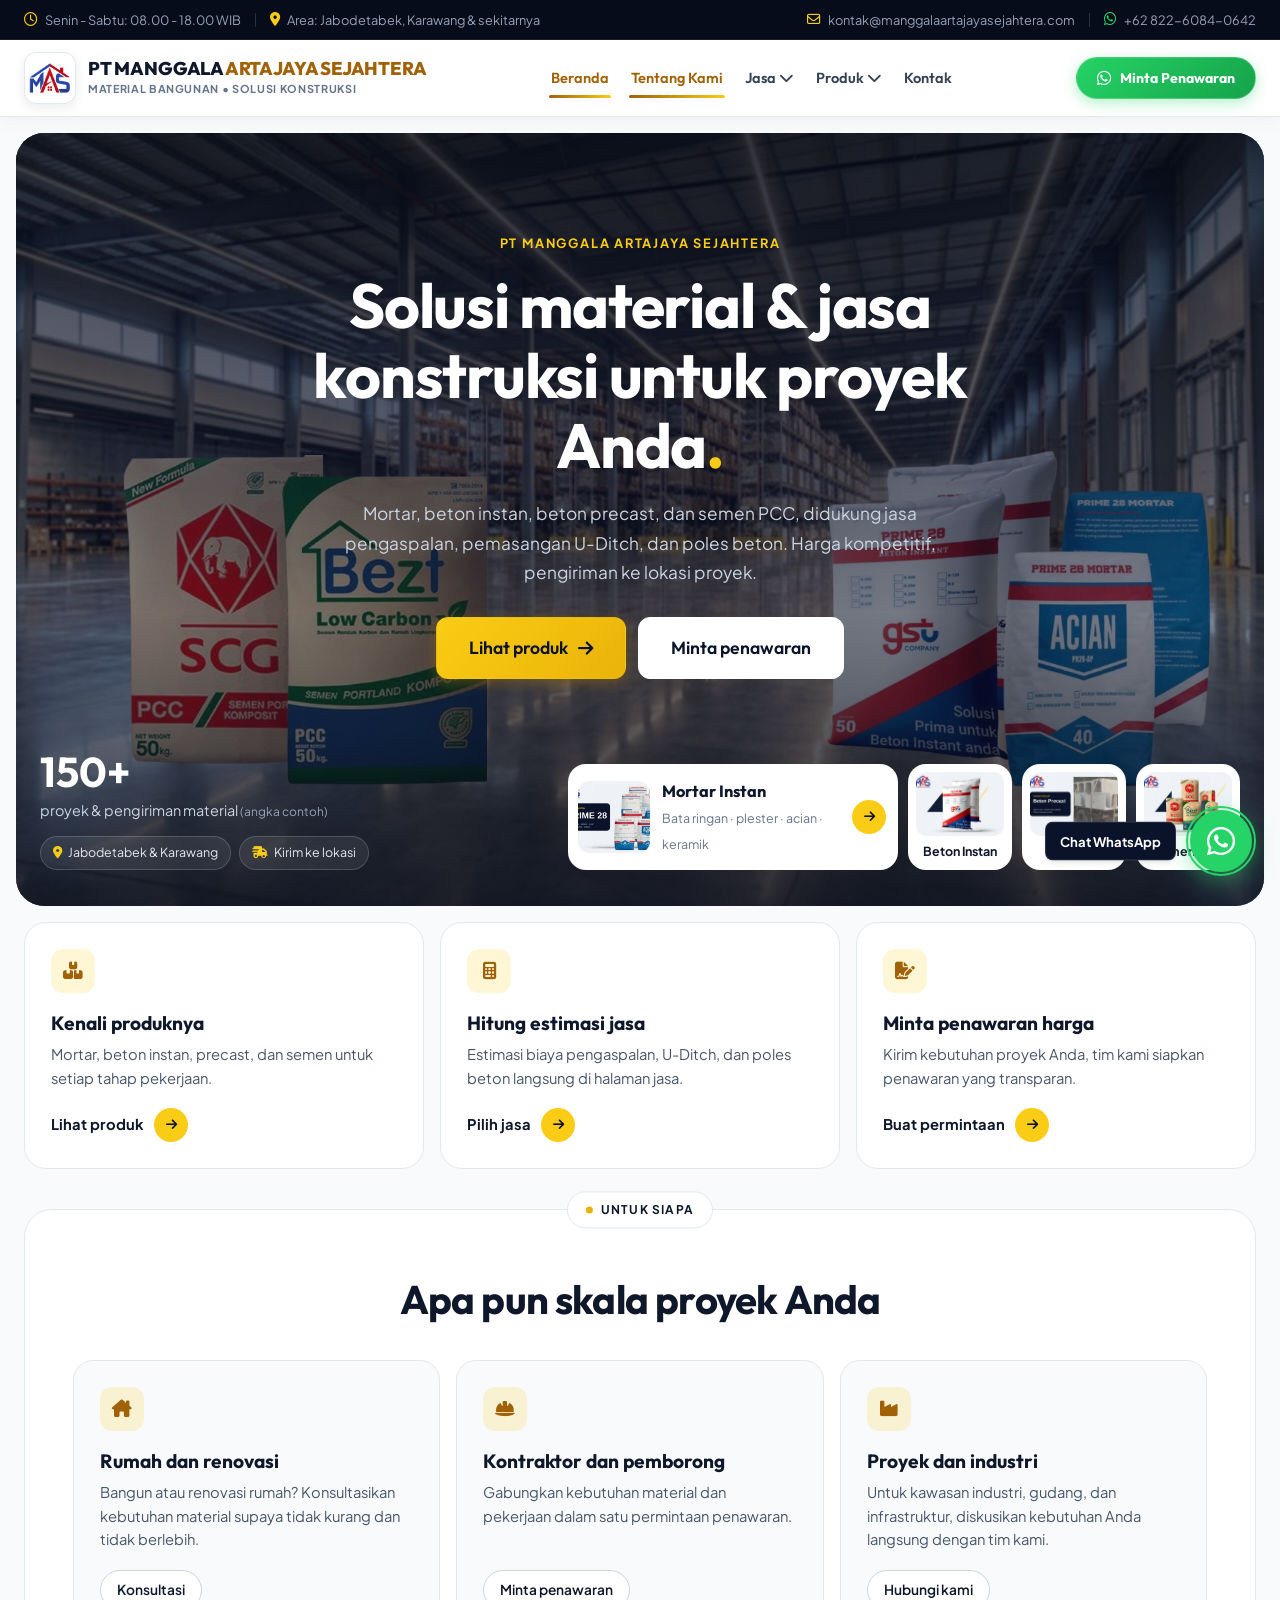
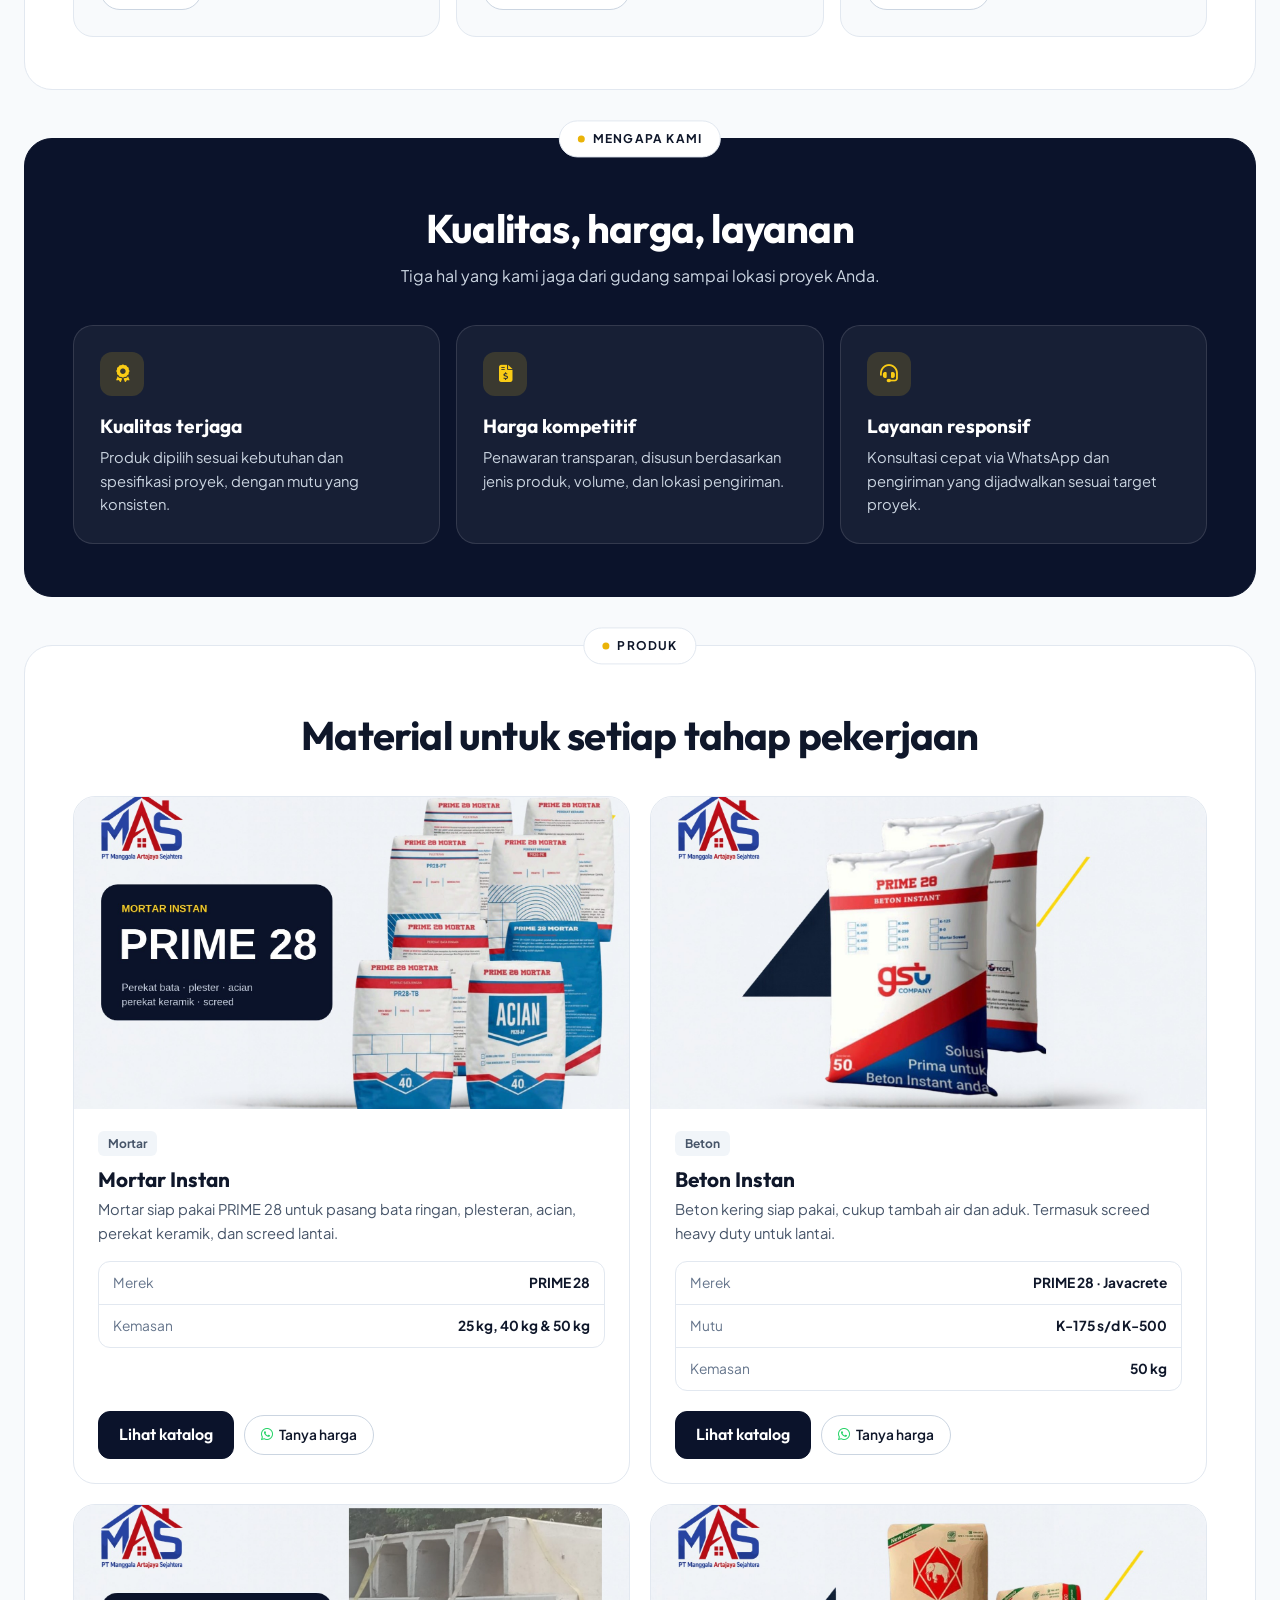
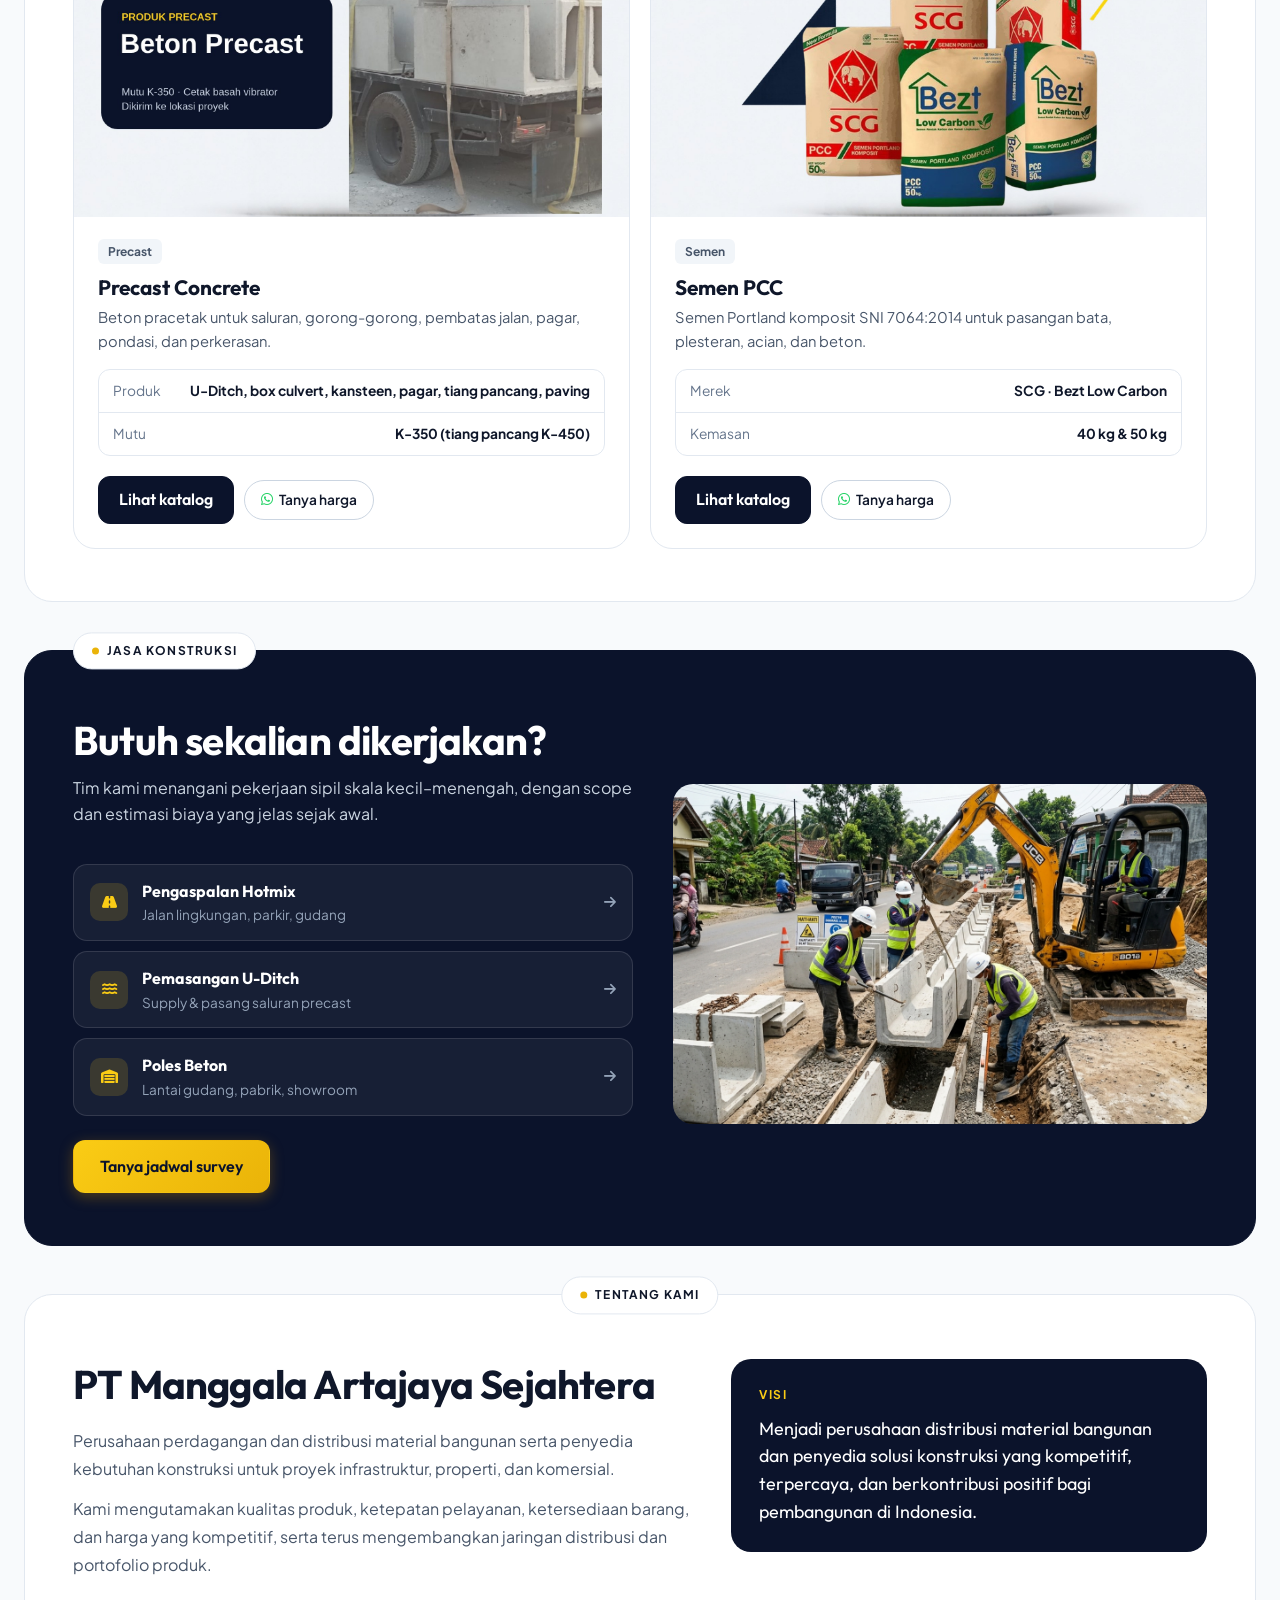
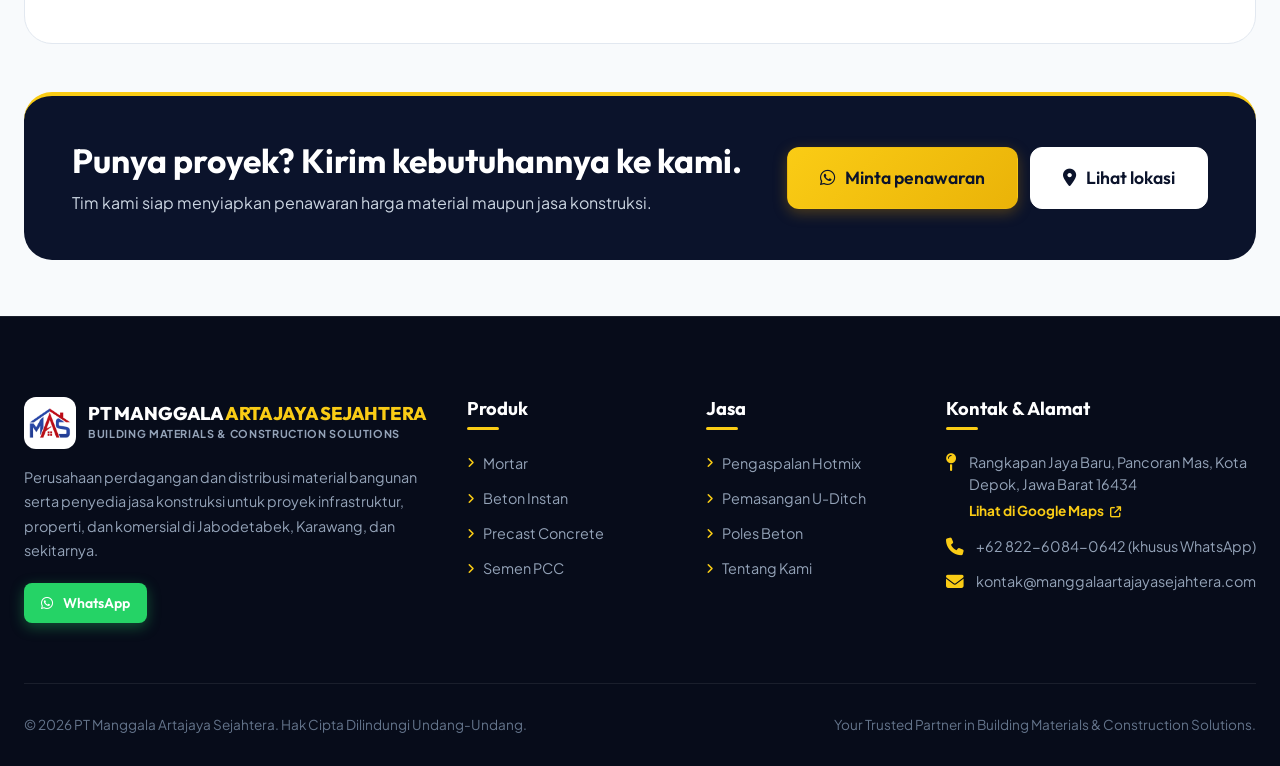
==== commit 36ea9b07: "Remove "website in development" notice bar from all pages Co-Authored-By: Claude Opus 5.5 <noreply@a" ====
--- a/index.html
+++ b/index.html
@@ -96,13 +96,6 @@
   <!-- ==========================================================================
        TOP INFO BAR - ULTRA CLEAN & SLEEK
        ========================================================================== -->
-  <!-- Keterangan: website masih dalam tahap pengembangan (hapus blok ini saat sudah final) -->
-  <div class="dev-banner" role="status">
-    <div class="container">
-      <i class="fa-solid fa-person-digging" aria-hidden="true"></i>
-      <span><strong>Website dalam tahap pengembangan.</strong> Sebagian informasi dan foto masih contoh. Untuk info produk &amp; harga terbaru, <a href="https://wa.me/6282260840642?text=Halo%20PT%20Manggala%20Artajaya%20Sejahtera%2C%20saya%20ingin%20menanyakan%20info%20produk%20dan%20harga." target="_blank" rel="noopener">hubungi kami via WhatsApp</a>.</span>
-    </div>
-  </div>
   <aside class="top-bar">
     <div class="container">
       <div class="top-bar-inner">
